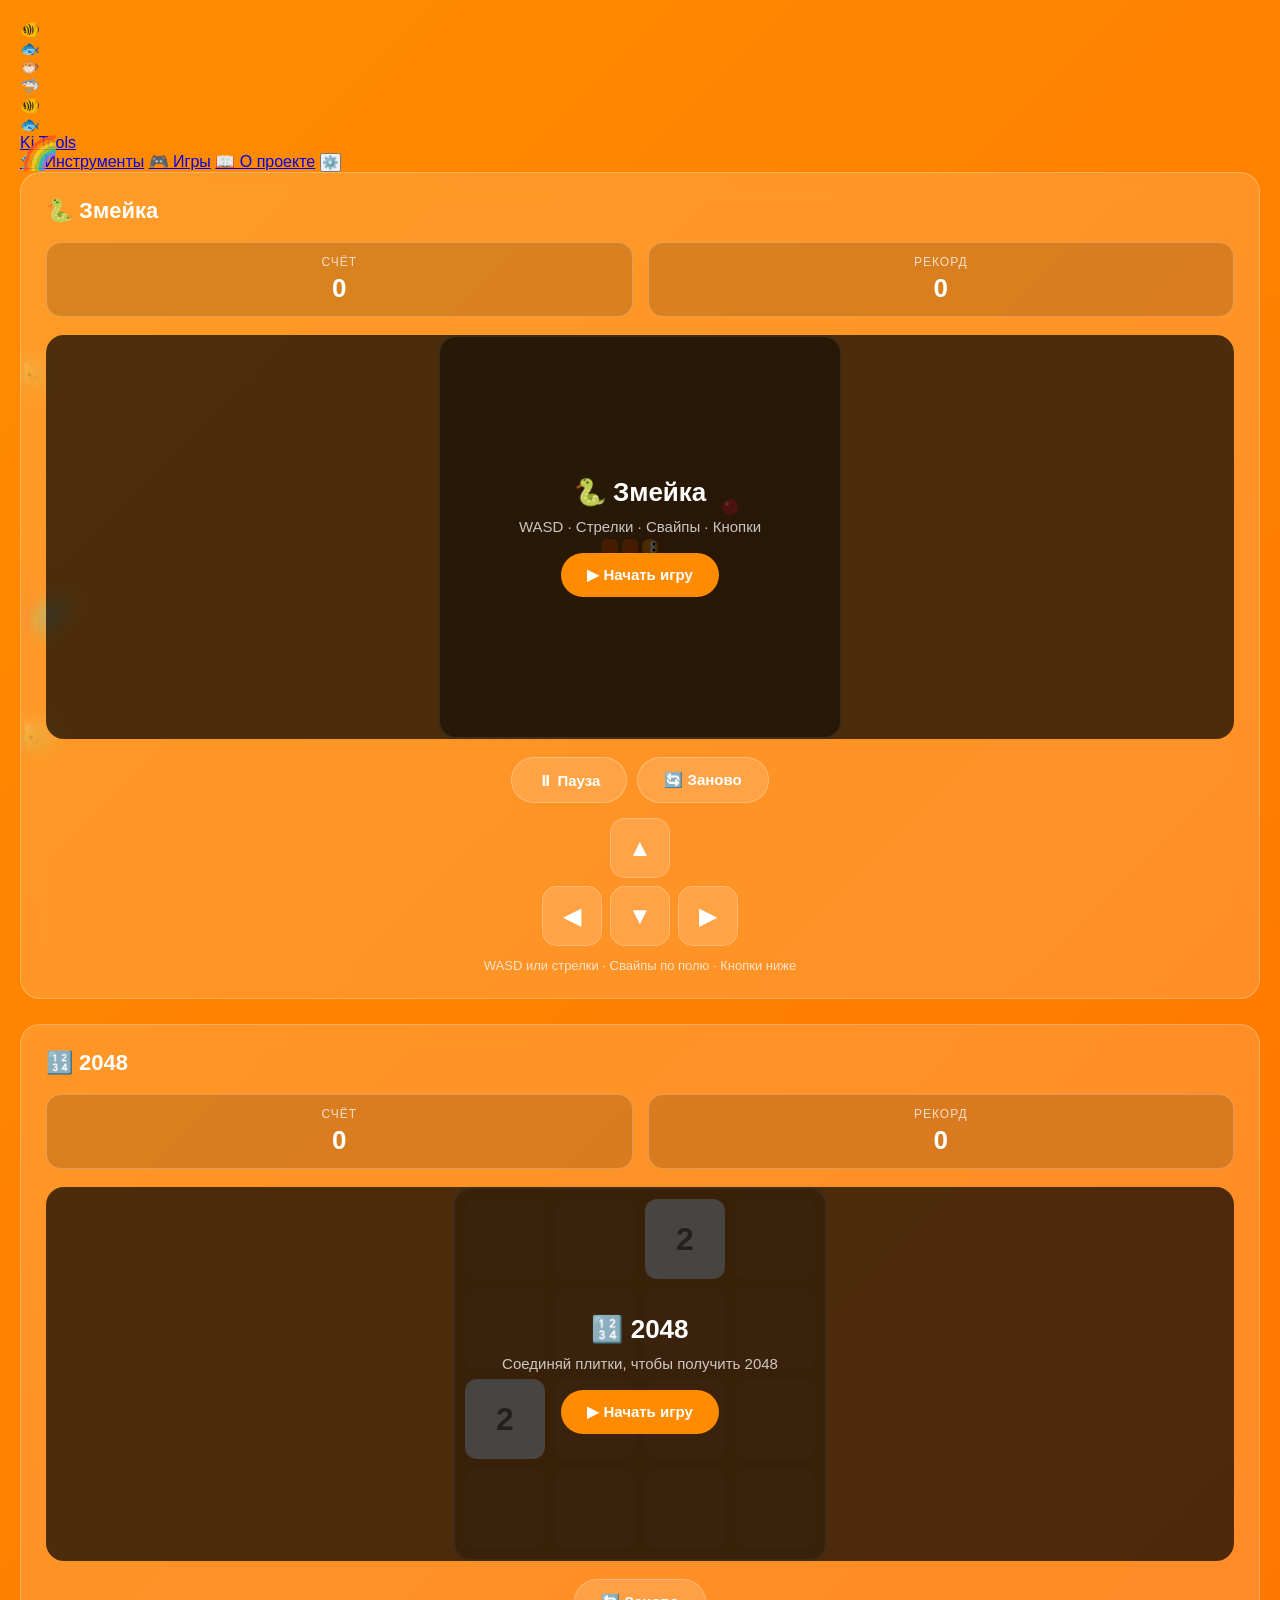
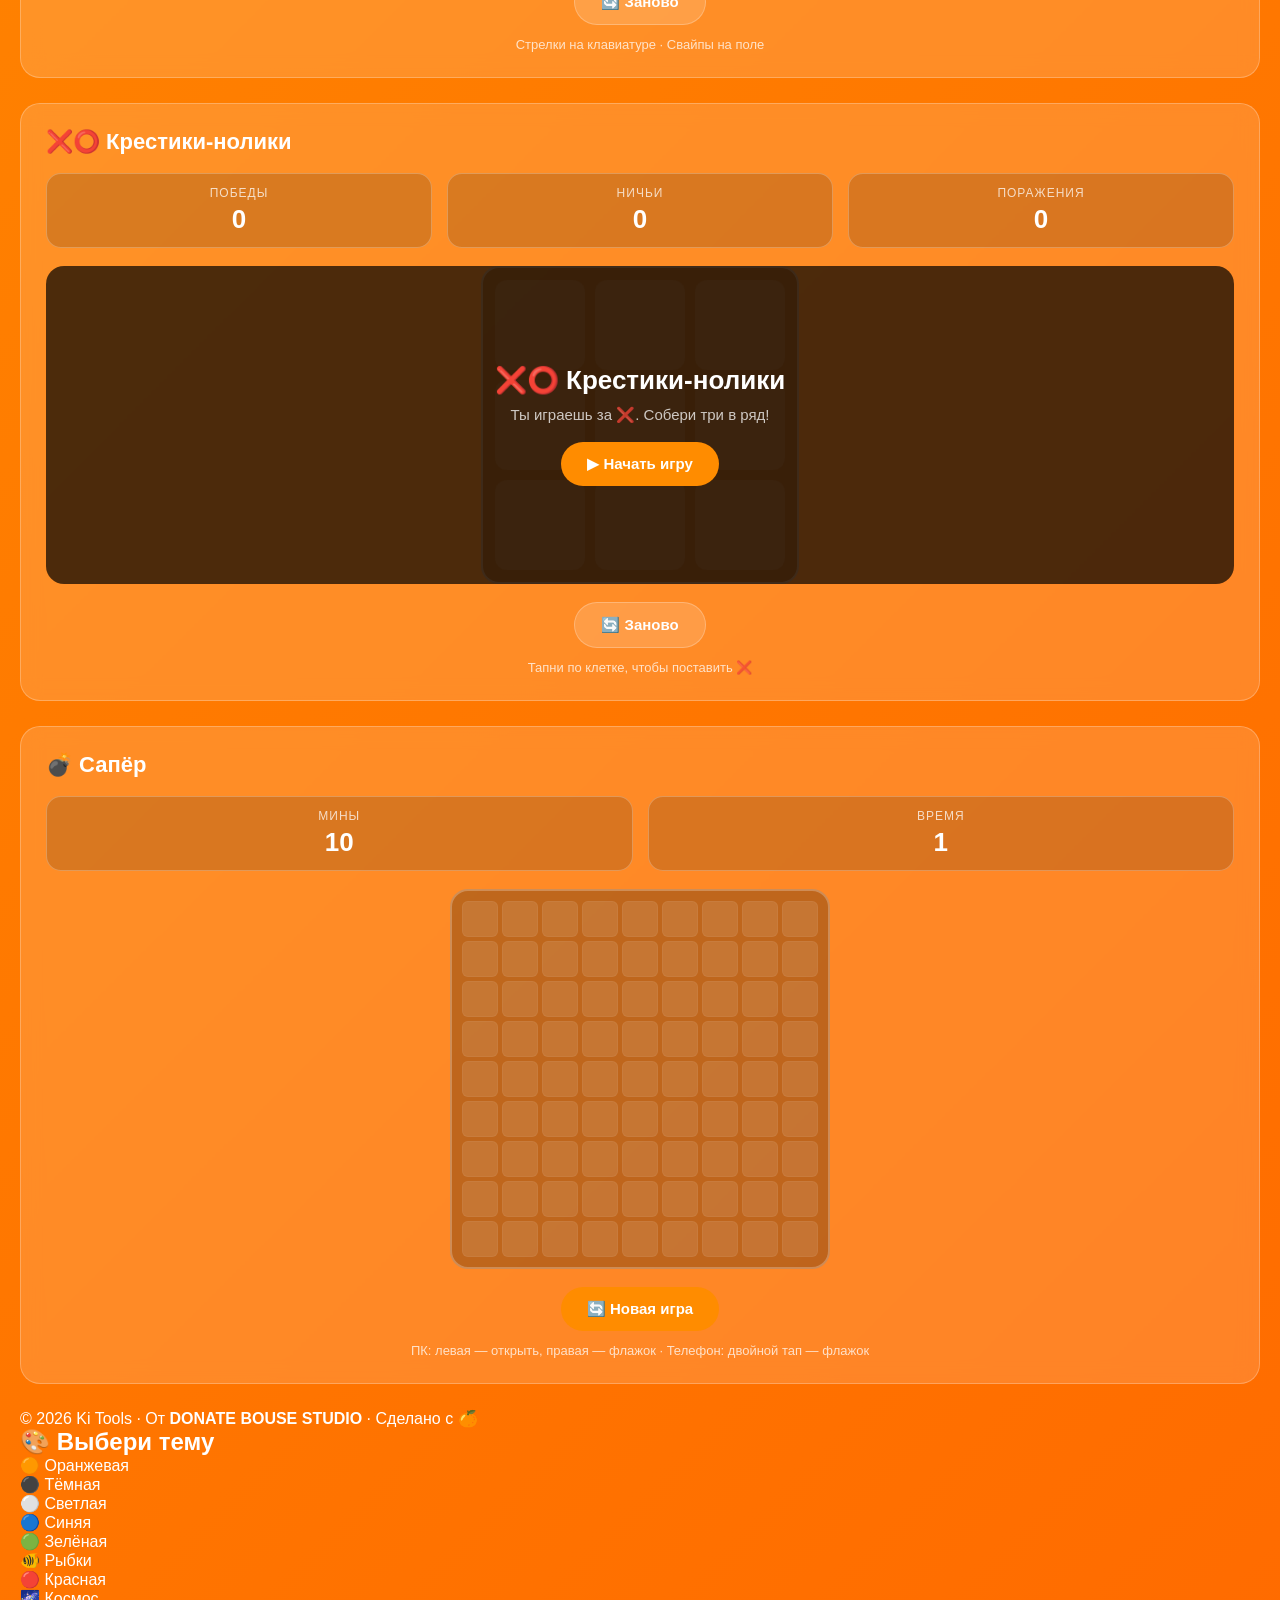
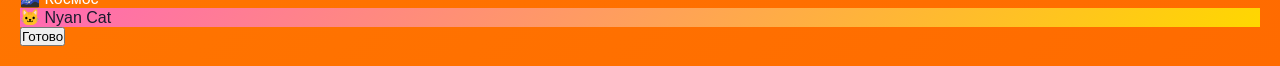
==== game.html @ 97e6189f "Update game.html" ====
<!DOCTYPE html>
<html lang="ru">
<head>
    <meta charset="UTF-8">
    <meta name="viewport" content="width=device-width, initial-scale=1.0">
    <title>Игры — Ki Tools</title>
    <link rel="icon" type="image/svg+xml" href="favicon.svg">
    <link rel="manifest" href="manifest.json">
    <meta name="theme-color" content="#FF8C00">
    <link rel="stylesheet" href="style.css?v=9">
    <style>
        .game-section {
            background: var(--card-bg);
            backdrop-filter: blur(10px);
            border: 1px solid var(--card-border);
            border-radius: 20px;
            padding: 25px;
            margin-bottom: 25px;
            animation: popIn 0.6s ease-out both;
        }
        .game-section h2 {
            font-size: 22px;
            margin-bottom: 18px;
            display: flex;
            align-items: center;
            gap: 10px;
        }
        .score-row {
            display: flex;
            justify-content: space-between;
            gap: 15px;
            margin-bottom: 18px;
            flex-wrap: wrap;
        }
        .score-box {
            flex: 1;
            min-width: 100px;
            background: rgba(0, 0, 0, 0.15);
            border: 1px solid var(--card-border);
            border-radius: 15px;
            padding: 12px 18px;
            text-align: center;
        }
        .score-label {
            font-size: 12px;
            color: var(--text-dim);
            text-transform: uppercase;
            letter-spacing: 1px;
            margin-bottom: 4px;
        }
        .score-value { font-size: 26px; font-weight: 900; }
        .canvas-wrap {
            display: flex;
            justify-content: center;
            margin-bottom: 18px;
            position: relative;
        }
        #gameCanvas {
            background: rgba(0, 0, 0, 0.25);
            border: 2px solid var(--card-border);
            border-radius: 18px;
            max-width: 100%;
            height: auto;
            touch-action: none;
            display: block;
        }
        .overlay {
            position: absolute;
            top: 0; left: 0; right: 0; bottom: 0;
            display: none;
            align-items: center;
            justify-content: center;
            flex-direction: column;
            background: rgba(0, 0, 0, 0.7);
            border-radius: 18px;
            text-align: center;
            padding: 20px;
            z-index: 10;
        }
        .overlay.active { display: flex; }
        .overlay h3 { font-size: 26px; margin-bottom: 10px; }
        .overlay p { font-size: 15px; color: var(--text-dim); margin-bottom: 18px; }
        .btn {
            padding: 13px 26px;
            border-radius: 50px;
            border: none;
            background: var(--primary);
            color: #fff;
            font-size: 15px;
            font-weight: 700;
            cursor: pointer;
            transition: background 0.3s, transform 0.3s;
            font-family: inherit;
        }
        .btn:hover { background: var(--primary-dark); transform: translateY(-2px); }
        .btn:active { transform: scale(0.97); }
        .btn-secondary {
            background: rgba(255, 255, 255, 0.15);
            border: 1px solid var(--card-border);
        }
        .btn-secondary:hover { background: rgba(255, 255, 255, 0.28); }
        .btn-row {
            display: flex;
            gap: 10px;
            flex-wrap: wrap;
            justify-content: center;
        }
        .dpad {
            display: grid;
            grid-template-columns: repeat(3, 60px);
            grid-template-rows: repeat(2, 60px);
            gap: 8px;
            justify-content: center;
            margin-top: 15px;
        }
        .dpad button {
            background: rgba(255, 255, 255, 0.15);
            border: 1px solid var(--card-border);
            border-radius: 15px;
            color: var(--text);
            font-size: 24px;
            cursor: pointer;
            transition: background 0.2s, transform 0.1s;
        }
        .dpad button:hover { background: rgba(255, 255, 255, 0.28); }
        .dpad button:active { transform: scale(0.92); }
        .dpad .up { grid-column: 2; grid-row: 1; }
        .dpad .left { grid-column: 1; grid-row: 2; }
        .dpad .down { grid-column: 2; grid-row: 2; }
        .dpad .right { grid-column: 3; grid-row: 2; }
        .hint {
            text-align: center;
            font-size: 13px;
            color: var(--text-dim);
            margin-top: 12px;
        }
        @media (max-width: 600px) {
            .game-section { padding: 18px; }
            .game-section h2 { font-size: 18px; }
            .score-value { font-size: 22px; }
            .overlay h3 { font-size: 20px; }
            .dpad { grid-template-columns: repeat(3, 55px); grid-template-rows: repeat(2, 55px); }
        }
    </style>
</head>
<body>
    <div class="aquarium">
        <div class="fish">🐠</div>
        <div class="fish">🐟</div>
        <div class="fish">🐡</div>
        <div class="fish">🦈</div>
        <div class="fish">🐠</div>
        <div class="fish">🐟</div>
        <div class="bubble-fish"></div>
        <div class="bubble-fish"></div>
        <div class="bubble-fish"></div>
        <div class="bubble-fish"></div>
        <div class="bubble-fish"></div>
        <div class="bubble-fish"></div>
    </div>

    <!-- Nyan Cat (виден только в теме Nyan) -->
    <div class="nyan-cat-anim">🐱</div>
    <div class="nyan-cat-anim">🌈</div>
    <div class="nyan-cat-anim">🐱</div>
    <div class="nyan-cat-anim">🌈</div>

    <header class="header">
        <a href="index.html" class="logo">Ki<span>.</span>Tools</a>
        <nav class="nav">
            <a href="tools.html">🛠️ Инструменты</a>
            <a href="game.html">🎮 Игры</a>
            <a href="site.html">📖 О проекте</a>
            <button class="settings-btn" onclick="openSettings()">⚙️</button>
        </nav>
    </header>

    <div class="container">

        <!-- ЗМЕЙКА -->
        <div class="game-section">
            <h2>🐍 Змейка</h2>
            <div class="score-row">
                <div class="score-box">
                    <div class="score-label">Счёт</div>
                    <div class="score-value" id="score">0</div>
                </div>
                <div class="score-box">
                    <div class="score-label">Рекорд</div>
                    <div class="score-value" id="best">0</div>
                </div>
            </div>
            <div class="canvas-wrap">
                <canvas id="gameCanvas" width="400" height="400"></canvas>
                <div class="overlay active" id="startOverlay">
                    <h3>🐍 Змейка</h3>
                    <p>WASD · Стрелки · Свайпы · Кнопки</p>
                    <button class="btn" onclick="startGame()">▶ Начать игру</button>
                </div>
                <div class="overlay" id="gameOverOverlay">
                    <h3>💀 Игра окончена</h3>
                    <p id="gameOverText">Твой счёт: 0</p>
                    <button class="btn" onclick="startGame()">🔄 Заново</button>
                </div>
                <div class="overlay" id="pauseOverlay">
                    <h3>⏸ Пауза</h3>
                    <p>Нажми, чтобы продолжить</p>
                    <button class="btn" onclick="togglePause()">▶ Продолжить</button>
                </div>
            </div>
            <div class="btn-row">
                <button class="btn btn-secondary" onclick="togglePause()">⏸ Пауза</button>
                <button class="btn btn-secondary" onclick="startGame()">🔄 Заново</button>
            </div>
            <div class="dpad">
                <button class="up" ontouchstart="changeDir(0,-1)" onclick="changeDir(0,-1)">▲</button>
                <button class="left" ontouchstart="changeDir(-1,0)" onclick="changeDir(-1,0)">◀</button>
                <button class="down" ontouchstart="changeDir(0,1)" onclick="changeDir(0,1)">▼</button>
                <button class="right" ontouchstart="changeDir(1,0)" onclick="changeDir(1,0)">▶</button>
            </div>
            <p class="hint">WASD или стрелки · Свайпы по полю · Кнопки ниже</p>
        </div>

        <!-- 2048 -->
        <div class="game-section">
            <h2>🔢 2048</h2>
            <div class="score-row">
                <div class="score-box">
                    <div class="score-label">Счёт</div>
                    <div class="score-value" id="g2048Score">0</div>
                </div>
                <div class="score-box">
                    <div class="score-label">Рекорд</div>
                    <div class="score-value" id="g2048Best">0</div>
                </div>
            </div>
            <div class="canvas-wrap">
                <div id="g2048Board" style="
                    display: grid;
                    grid-template-columns: repeat(4, 80px);
                    grid-template-rows: repeat(4, 80px);
                    gap: 10px;
                    background: rgba(0,0,0,0.25);
                    padding: 10px;
                    border-radius: 18px;
                    border: 2px solid var(--card-border);
                    touch-action: none;
                    user-select: none;
                "></div>
                <div class="overlay active" id="g2048Overlay">
                    <h3 id="g2048OverTitle">🔢 2048</h3>
                    <p id="g2048OverText">Соединяй плитки, чтобы получить 2048</p>
                    <button class="btn" onclick="start2048()">▶ Начать игру</button>
                </div>
            </div>
            <div class="btn-row">
                <button class="btn btn-secondary" onclick="start2048()">🔄 Заново</button>
            </div>
            <p class="hint">Стрелки на клавиатуре · Свайпы на поле</p>
        </div>

        <!-- КРЕСТИКИ-НОЛИКИ -->
        <div class="game-section">
            <h2>❌⭕ Крестики-нолики</h2>
            <div class="score-row">
                <div class="score-box">
                    <div class="score-label">Победы</div>
                    <div class="score-value" id="tttWins">0</div>
                </div>
                <div class="score-box">
                    <div class="score-label">Ничьи</div>
                    <div class="score-value" id="tttDraws">0</div>
                </div>
                <div class="score-box">
                    <div class="score-label">Поражения</div>
                    <div class="score-value" id="tttLosses">0</div>
                </div>
            </div>
            <div class="canvas-wrap">
                <div id="tttBoard" style="
                    display: grid;
                    grid-template-columns: repeat(3, 90px);
                    grid-template-rows: repeat(3, 90px);
                    gap: 10px;
                    background: rgba(0,0,0,0.25);
                    padding: 12px;
                    border-radius: 18px;
                    border: 2px solid var(--card-border);
                    user-select: none;
                "></div>
                <div class="overlay active" id="tttOverlay">
                    <h3 id="tttOverTitle">❌⭕ Крестики-нолики</h3>
                    <p id="tttOverText">Ты играешь за ❌. Собери три в ряд!</p>
                    <button class="btn" onclick="startTTT()">▶ Начать игру</button>
                </div>
            </div>
            <div class="btn-row">
                <button class="btn btn-secondary" onclick="startTTT()">🔄 Заново</button>
            </div>
            <p class="hint">Тапни по клетке, чтобы поставить ❌</p>
        </div>

        <!-- САПЁР -->
        <div class="game-section">
            <h2>💣 Сапёр</h2>
            <div class="score-row">
                <div class="score-box">
                    <div class="score-label">Мины</div>
                    <div class="score-value" id="minesLeft">10</div>
                </div>
                <div class="score-box">
                    <div class="score-label">Время</div>
                    <div class="score-value" id="minesTimer">0</div>
                </div>
            </div>
            <div class="canvas-wrap" style="overflow-x: auto;">
                <div id="minesBoard" style="display: grid; gap: 4px; padding: 10px; background: rgba(0,0,0,0.25); border-radius: 18px; border: 2px solid var(--card-border); touch-action: manipulation;"></div>
            </div>
            <div class="btn-row">
                <button class="btn" onclick="startMines()">🔄 Новая игра</button>
            </div>
            <p class="hint">ПК: левая — открыть, правая — флажок · Телефон: двойной тап — флажок</p>
        </div>

    </div>

    <footer class="footer">
        <p>© 2026 Ki Tools · От <strong>DONATE BOUSE STUDIO</strong> · Сделано с 🍊</p>
    </footer>

    <div class="modal-overlay" id="settingsModal">
        <div class="modal">
            <h2>🎨 Выбери тему</h2>
            <div class="theme-grid">
                <div class="theme-option theme-orange" onclick="setTheme('orange')">🟠 Оранжевая</div>
                <div class="theme-option theme-dark" onclick="setTheme('dark')"> ⚫ Тёмная</div>
                <div class="theme-option theme-light" onclick="setTheme('light')">⚪ Светлая</div>
                <div class="theme-option theme-blue" onclick="setTheme('blue')">🔵 Синяя</div>
                <div class="theme-option theme-green" onclick="setTheme('green')">🟢 Зелёная</div>
                <div class="theme-option theme-fish" onclick="setTheme('fish')">🐠 Рыбки</div>
                <div class="theme-option theme-red" onclick="setTheme('red')">🔴 Красная</div>
                <div class="theme-option theme-space" onclick="setTheme('space')">🌌 Космос</div>
                <div class="theme-option theme-nyan" onclick="setTheme('nyan')">🐱 Nyan Cat</div>
            </div>
            <button class="close-btn" onclick="closeSettings()">Готово</button>
        </div>
    </div>

    <script>
        // ТЕМА
        const savedTheme = localStorage.getItem('ki-theme') || 'orange';
        document.documentElement.setAttribute('data-theme', savedTheme);
        function openSettings() {
            document.getElementById('settingsModal').classList.add('active');
            document.querySelectorAll('.theme-option').forEach(opt => {
                opt.classList.remove('active');
                if (opt.classList.contains('theme-' + localStorage.getItem('ki-theme'))) {
                    opt.classList.add('active');
                }
            });
        }
        function closeSettings() { document.getElementById('settingsModal').classList.remove('active'); }
        function setTheme(theme) {
            document.documentElement.setAttribute('data-theme', theme);
            localStorage.setItem('ki-theme', theme);
            document.querySelectorAll('.theme-option').forEach(opt => opt.classList.remove('active'));
            if (event && event.target) event.target.classList.add('active');
        }
        document.getElementById('settingsModal').addEventListener('click', function(e) {
            if (e.target === this) closeSettings();
        });

        // ЗМЕЙКА
        const canvas = document.getElementById('gameCanvas');
        const ctx = canvas.getContext('2d');
        const CELL = 20;
        const COLS = canvas.width / CELL;
        const ROWS = canvas.height / CELL;
        let snake, dir, nextDir, food, score, best, speed, gameLoop, paused, running;
        best = parseInt(localStorage.getItem('ki-snake-best') || '0');
        document.getElementById('best').textContent = best;

        if (!CanvasRenderingContext2D.prototype.roundRect) {
            CanvasRenderingContext2D.prototype.roundRect = function(x, y, w, h, r) {
                if (w < 2 * r) r = w / 2;
                if (h < 2 * r) r = h / 2;
                this.beginPath();
                this.moveTo(x + r, y);
                this.arcTo(x + w, y, x + w, y + h, r);
                this.arcTo(x + w, y + h, x, y + h, r);
                this.arcTo(x, y + h, x, y, r);
                this.arcTo(x, y, x + w, y, r);
                this.closePath();
                return this;
            };
        }

        function resetGame() {
            snake = [{x: 10, y: 10}, {x: 9, y: 10}, {x: 8, y: 10}];
            dir = {x: 1, y: 0};
            nextDir = {x: 1, y: 0};
            score = 0;
            speed = 130;
            paused = false;
            running = false;
            placeFood();
            document.getElementById('score').textContent = '0';
            draw();
        }
        function placeFood() {
            let newFood;
            do {
                newFood = {x: Math.floor(Math.random() * COLS), y: Math.floor(Math.random() * ROWS)};
            } while (snake.some(s => s.x === newFood.x && s.y === newFood.y));
            food = newFood;
        }
        function draw() {
            ctx.fillStyle = 'rgba(0, 0, 0, 0.3)';
            ctx.fillRect(0, 0, canvas.width, canvas.height);
            ctx.strokeStyle = 'rgba(255, 255, 255, 0.04)';
            ctx.lineWidth = 1;
            for (let i = 0; i <= COLS; i++) { ctx.beginPath(); ctx.moveTo(i * CELL, 0); ctx.lineTo(i * CELL, canvas.height); ctx.stroke(); }
            for (let i = 0; i <= ROWS; i++) { ctx.beginPath(); ctx.moveTo(0, i * CELL); ctx.lineTo(canvas.width, i * CELL); ctx.stroke(); }
            ctx.fillStyle = '#FF3B30';
            ctx.beginPath();
            ctx.arc(food.x * CELL + CELL/2, food.y * CELL + CELL/2, CELL/2 - 2, 0, Math.PI * 2);
            ctx.fill();
            ctx.fillStyle = 'rgba(255, 255, 255, 0.6)';
            ctx.beginPath();
            ctx.arc(food.x * CELL + CELL/2 - 3, food.y * CELL + CELL/2 - 3, 2, 0, Math.PI * 2);
            ctx.fill();
            snake.forEach((seg, i) => {
                const isHead = i === 0;
                ctx.fillStyle = isHead ? '#FF8C00' : '#E85D00';
                ctx.beginPath();
                ctx.roundRect(seg.x * CELL + 2, seg.y * CELL + 2, CELL - 4, CELL - 4, isHead ? 7 : 5);
                ctx.fill();
                if (isHead) {
                    ctx.fillStyle = '#fff';
                    let ex1, ey1, ex2, ey2;
                    if (dir.x === 1) { ex1 = 13; ey1 = 7; ex2 = 13; ey2 = 13; }
                    else if (dir.x === -1) { ex1 = 7; ey1 = 7; ex2 = 7; ey2 = 13; }
                    else if (dir.y === 1) { ex1 = 7; ey1 = 13; ex2 = 13; ey2 = 13; }
                    else { ex1 = 7; ey1 = 7; ex2 = 13; ey2 = 7; }
                    ctx.beginPath(); ctx.arc(seg.x * CELL + ex1, seg.y * CELL + ey1, 3, 0, Math.PI * 2); ctx.fill();
                    ctx.beginPath(); ctx.arc(seg.x * CELL + ex2, seg.y * CELL + ey2, 3, 0, Math.PI * 2); ctx.fill();
                    ctx.fillStyle = '#000';
                    ctx.beginPath(); ctx.arc(seg.x * CELL + ex1 + dir.x, seg.y * CELL + ey1 + dir.y, 1.5, 0, Math.PI * 2); ctx.fill();
                    ctx.beginPath(); ctx.arc(seg.x * CELL + ex2 + dir.x, seg.y * CELL + ey2 + dir.y, 1.5, 0, Math.PI * 2); ctx.fill();
                }
            });
        }
        function step() {
            if (paused) return;
            dir = nextDir;
            const head = {x: snake[0].x + dir.x, y: snake[0].y + dir.y};
            if (head.x < 0 || head.x >= COLS || head.y < 0 || head.y >= ROWS) return gameOver();
            if (snake.some(s => s.x === head.x && s.y === head.y)) return gameOver();
            snake.unshift(head);
            if (head.x === food.x && head.y === food.y) {
                score += 10;
                document.getElementById('score').textContent = score;
                placeFood();
                if (speed > 60) speed -= 3;
            } else { snake.pop(); }
            draw();
        }
        function gameOver() {
            running = false;
            clearInterval(gameLoop);
            if (score > best) {
                best = score;
                localStorage.setItem('ki-snake-best', best);
                document.getElementById('best').textContent = best;
            }
            document.getElementById('gameOverText').textContent = 'Твой счёт: ' + score;
            document.getElementById('gameOverOverlay').classList.add('active');
        }
        function startGame() {
            document.getElementById('startOverlay').classList.remove('active');
            document.getElementById('gameOverOverlay').classList.remove('active');
            document.getElementById('pauseOverlay').classList.remove('active');
            resetGame();
            running = true;
            clearInterval(gameLoop);
            gameLoop = setInterval(step, speed);
            const speedUpdater = setInterval(() => {
                if (!running) { clearInterval(speedUpdater); return; }
                clearInterval(gameLoop);
                gameLoop = setInterval(step, speed);
            }, 1000);
        }
        function togglePause() {
            if (!running) return;
            paused = !paused;
            document.getElementById('pauseOverlay').classList.toggle('active', paused);
        }
        function changeDir(x, y) {
            if (!running || paused) return;
            if (x === -dir.x && y === -dir.y) return;
            if (x === dir.x && y === dir.y) return;
            nextDir = {x, y};
        }
        document.addEventListener('keydown', (e) => {
            const keyMap = {
                'ArrowUp': [0, -1], 'ArrowDown': [0, 1],
                'ArrowLeft': [-1, 0], 'ArrowRight': [1, 0],
                'w': [0, -1], 's': [0, 1], 'a': [-1, 0], 'd': [1, 0],
                'W': [0, -1], 'S': [0, 1], 'A': [-1, 0], 'D': [1, 0],
                'ц': [0, -1], 'ы': [0, 1], 'ф': [-1, 0], 'в': [1, 0],
                'Ц': [0, -1], 'Ы': [0, 1], 'Ф': [-1, 0], 'В': [1, 0]
            };
            if (keyMap[e.key]) { e.preventDefault(); changeDir(...keyMap[e.key]); }
            if (e.key === ' ') { e.preventDefault(); togglePause(); }
        });
        let touchStartX = 0, touchStartY = 0;
        canvas.addEventListener('touchstart', (e) => {
            touchStartX = e.touches[0].clientX;
            touchStartY = e.touches[0].clientY;
        }, {passive: true});
        canvas.addEventListener('touchend', (e) => {
            const dx = e.changedTouches[0].clientX - touchStartX;
            const dy = e.changedTouches[0].clientY - touchStartY;
            if (Math.abs(dx) < 30 && Math.abs(dy) < 30) return;
            if (Math.abs(dx) > Math.abs(dy)) changeDir(dx > 0 ? 1 : -1, 0);
            else changeDir(0, dy > 0 ? 1 : -1);
        }, {passive: true});
        resetGame();

        // 2048
        let g2048Board = [];
        let g2048Score = 0;
        let g2048Best = parseInt(localStorage.getItem('ki-2048-best') || '0');
        let g2048Running = false;
        document.getElementById('g2048Best').textContent = g2048Best;
        const TILE_COLORS = {
            2:{bg:'#EEE4DA',color:'#776E65'}, 4:{bg:'#EDE0C8',color:'#776E65'},
            8:{bg:'#F2B179',color:'#FFFFFF'}, 16:{bg:'#F59563',color:'#FFFFFF'},
            32:{bg:'#F67C5F',color:'#FFFFFF'}, 64:{bg:'#F65E3B',color:'#FFFFFF'},
            128:{bg:'#EDCF72',color:'#FFFFFF'}, 256:{bg:'#EDCC61',color:'#FFFFFF'},
            512:{bg:'#EDC850',color:'#FFFFFF'}, 1024:{bg:'#EDC53F',color:'#FFFFFF'},
            2048:{bg:'#EDC22E',color:'#FFFFFF'}
        };
        function getTileColor(value) { return TILE_COLORS[value] || { bg: '#3C3A32', color: '#FFFFFF' }; }
        function init2048() {
            g2048Board = [[0,0,0,0],[0,0,0,0],[0,0,0,0],[0,0,0,0]];
            g2048Score = 0;
            document.getElementById('g2048Score').textContent = '0';
            addRandomTile(); addRandomTile();
            render2048();
        }
        function addRandomTile() {
            const empty = [];
            for (let r = 0; r < 4; r++) for (let c = 0; c < 4; c++) if (g2048Board[r][c] === 0) empty.push({r, c});
            if (empty.length === 0) return;
            const spot = empty[Math.floor(Math.random() * empty.length)];
            g2048Board[spot.r][spot.c] = Math.random() < 0.9 ? 2 : 4;
        }
        function render2048() {
            const boardEl = document.getElementById('g2048Board');
            boardEl.innerHTML = '';
            for (let r = 0; r < 4; r++) {
                for (let c = 0; c < 4; c++) {
                    const val = g2048Board[r][c];
                    const tile = document.createElement('div');
                    const colors = getTileColor(val);
                    tile.style.cssText = `
                        background: ${val === 0 ? 'rgba(255,255,255,0.05)' : colors.bg};
                        color: ${colors.color};
                        border-radius: 12px;
                        display: flex;
                        align-items: center;
                        justify-content: center;
                        font-size: ${val >= 1000 ? '24px' : val >= 100 ? '28px' : '32px'};
                        font-weight: 900;
                        transition: all 0.15s ease;
                        font-family: inherit;
                    `;
                    tile.textContent = val === 0 ? '' : val;
                    boardEl.appendChild(tile);
                }
            }
        }
        function move2048(direction) {
            if (!g2048Running) return;
            const oldBoard = JSON.stringify(g2048Board);
            let moved = false;
            const rotate = (board) => board[0].map((_, i) => board.map(row => row[i]).reverse());
            let board = g2048Board.map(row => [...row]);
            const rotations = { left: 0, up: 1, right: 2, down: 3 };
            for (let i = 0; i < rotations[direction]; i++) board = rotate(board);
            for (let r = 0; r < 4; r++) {
                let row = board[r].filter(v => v !== 0);
                for (let i = 0; i < row.length - 1; i++) {
                    if (row[i] === row[i + 1]) { row[i] *= 2; g2048Score += row[i]; row[i + 1] = 0; }
                }
                row = row.filter(v => v !== 0);
                while (row.length < 4) row.push(0);
                board[r] = row;
            }
            for (let i = 0; i < (4 - rotations[direction]) % 4; i++) board = rotate(board);
            if (JSON.stringify(board) !== oldBoard) {
                g2048Board = board;
                addRandomTile();
                moved = true;
            }
            if (moved) {
                document.getElementById('g2048Score').textContent = g2048Score;
                render2048();
                check2048GameOver();
            }
        }
        function check2048GameOver() {
            for (let r = 0; r < 4; r++) for (let c = 0; c < 4; c++) if (g2048Board[r][c] === 0) return;
            for (let r = 0; r < 4; r++) for (let c = 0; c < 4; c++) {
                if (c < 3 && g2048Board[r][c] === g2048Board[r][c + 1]) return;
                if (r < 3 && g2048Board[r][c] === g2048Board[r + 1][c]) return;
            }
            g2048Running = false;
            if (g2048Score > g2048Best) {
                g2048Best = g2048Score;
                localStorage.setItem('ki-2048-best', g2048Best);
                document.getElementById('g2048Best').textContent = g2048Best;
            }
            document.getElementById('g2048OverTitle').textContent = '💀 Игра окончена';
            document.getElementById('g2048OverText').textContent = 'Твой счёт: ' + g2048Score;
            document.getElementById('g2048Overlay').classList.add('active');
        }
        function start2048() {
            document.getElementById('g2048Overlay').classList.remove('active');
            g2048Running = true;
            init2048();
        }
        document.addEventListener('keydown', (e) => {
            if (!g2048Running) return;
            const map = {'ArrowUp':'up','ArrowDown':'down','ArrowLeft':'left','ArrowRight':'right'};
            if (map[e.key]) { e.preventDefault(); move2048(map[e.key]); }
        });
        const board2048El = document.getElementById('g2048Board');
        let t2048X = 0, t2048Y = 0;
        board2048El.addEventListener('touchstart', (e) => {
            t2048X = e.touches[0].clientX;
            t2048Y = e.touches[0].clientY;
        }, {passive: true});
        board2048El.addEventListener('touchend', (e) => {
            const dx = e.changedTouches[0].clientX - t2048X;
            const dy = e.changedTouches[0].clientY - t2048Y;
            if (Math.abs(dx) < 30 && Math.abs(dy) < 30) return;
            if (Math.abs(dx) > Math.abs(dy)) move2048(dx > 0 ? 'right' : 'left');
            else move2048(dy > 0 ? 'down' : 'up');
        }, {passive: true});
        init2048();

        // КРЕСТИКИ-НОЛИКИ
        let tttBoard = ['', '', '', '', '', '', '', '', ''];
        let tttRunning = false;
        let tttPlayerTurn = true;
        let tttWins = parseInt(localStorage.getItem('ki-ttt-wins') || '0');
        let tttDraws = parseInt(localStorage.getItem('ki-ttt-draws') || '0');
        let tttLosses = parseInt(localStorage.getItem('ki-ttt-losses') || '0');
        document.getElementById('tttWins').textContent = tttWins;
        document.getElementById('tttDraws').textContent = tttDraws;
        document.getElementById('tttLosses').textContent = tttLosses;
        const WIN_LINES = [[0,1,2],[3,4,5],[6,7,8],[0,3,6],[1,4,7],[2,5,8],[0,4,8],[2,4,6]];
        function renderTTT() {
            const boardEl = document.getElementById('tttBoard');
            boardEl.innerHTML = '';
            tttBoard.forEach((val, i) => {
                const cell = document.createElement('div');
                cell.style.cssText = `
                    background: rgba(255,255,255,0.08);
                    border-radius: 12px;
                    display: flex;
                    align-items: center;
                    justify-content: center;
                    font-size: 48px;
                    font-weight: 900;
                    cursor: pointer;
                    transition: background 0.2s;
                    color: ${val === 'X' ? '#FF8C00' : (val === 'O' ? '#2196F3' : '#fff')};
                    font-family: inherit;
                `;
                cell.textContent = val;
                cell.onmouseenter = () => { if (tttRunning && val === '') cell.style.background = 'rgba(255,255,255,0.18)'; };
                cell.onmouseleave = () => { cell.style.background = 'rgba(255,255,255,0.08)'; };
                cell.onclick = () => tttClick(i);
                boardEl.appendChild(cell);
            });
        }
        function tttClick(index) {
            if (!tttRunning || !tttPlayerTurn) return;
            if (tttBoard[index] !== '') return;
            tttBoard[index] = 'X';
            renderTTT();
            if (checkTTTWin('X')) { endTTT('win'); return; }
            if (isTTTFull()) { endTTT('draw'); return; }
            tttPlayerTurn = false;
            setTimeout(tttAIMove, 400);
        }
        function checkWinner(b) {
            for (const line of WIN_LINES) {
                const [a, c, d] = line;
                if (b[a] && b[a] === b[c] && b[a] === b[d]) return b[a];
            }
            return null;
        }
        function tttAIMove() {
            if (!tttRunning) return;
            function minimax(board, depth, isMaximizing, alpha, beta) {
                const winner = checkWinner(board);
                if (winner === 'O') return 10 - depth;
                if (winner === 'X') return depth - 10;
                if (board.every(v => v !== '')) return 0;
                if (isMaximizing) {
                    let best = -Infinity;
                    for (let i = 0; i < 9; i++) {
                        if (board[i] === '') {
                            board[i] = 'O';
                            const score = minimax(board, depth + 1, false, alpha, beta);
                            board[i] = '';
                            best = Math.max(best, score);
                            alpha = Math.max(alpha, score);
                            if (beta <= alpha) break;
                        }
                    }
                    return best;
                } else {
                    let best = Infinity;
                    for (let i = 0; i < 9; i++) {
                        if (board[i] === '') {
                            board[i] = 'X';
                            const score = minimax(board, depth + 1, true, alpha, beta);
                            board[i] = '';
                            best = Math.min(best, score);
                            beta = Math.min(beta, score);
                            if (beta <= alpha) break;
                        }
                    }
                    return best;
                }
            }
            let bestScore = -Infinity;
            let bestMove = -1;
            for (let i = 0; i < 9; i++) {
                if (tttBoard[i] === '') {
                    tttBoard[i] = 'O';
                    const score = minimax([...tttBoard], 0, false, -Infinity, Infinity);
                    tttBoard[i] = '';
                    if (score > bestScore) {
                        bestScore = score;
                        bestMove = i;
                    }
                }
            }
            if (bestMove !== -1) {
                tttBoard[bestMove] = 'O';
                renderTTT();
                if (checkTTTWin('O')) { endTTT('loss'); return; }
                if (isTTTFull()) { endTTT('draw'); return; }
            }
            tttPlayerTurn = true;
        }
        function checkTTTWin(player) { return WIN_LINES.some(line => line.every(i => tttBoard[i] === player)); }
        function isTTTFull() { return tttBoard.every(v => v !== ''); }
        function endTTT(result) {
            tttRunning = false;
            const overlay = document.getElementById('tttOverlay');
            const title = document.getElementById('tttOverTitle');
            const text = document.getElementById('tttOverText');
            if (result === 'win') {
                tttWins++;
                localStorage.setItem('ki-ttt-wins', tttWins);
                document.getElementById('tttWins').textContent = tttWins;
                title.textContent = '🎉 Ты победил!';
                text.textContent = 'Отличная игра!';
            } else if (result === 'loss') {
                tttLosses++;
                localStorage.setItem('ki-ttt-losses', tttLosses);
                document.getElementById('tttLosses').textContent = tttLosses;
                title.textContent = '😔 Ты проиграл';
                text.textContent = 'Попробуй ещё раз!';
            } else {
                tttDraws++;
                localStorage.setItem('ki-ttt-draws', tttDraws);
                document.getElementById('tttDraws').textContent = tttDraws;
                title.textContent = '🤝 Ничья';
                text.textContent = 'Хорошая игра!';
            }
            overlay.classList.add('active');
        }
        function startTTT() {
            tttBoard = ['', '', '', '', '', '', '', '', ''];
            tttRunning = true;
            tttPlayerTurn = true;
            document.getElementById('tttOverlay').classList.remove('active');
            renderTTT();
        }
        renderTTT();

        // САПЁР
        let minesBoard, minesRows = 9, minesCols = 9, minesCount = 10;
        let minesGameOver, minesTimerInterval, minesTime;

        function startMines() {
            minesBoard = [];
            minesGameOver = false;
            minesTime = 0;
            clearInterval(minesTimerInterval);
            document.getElementById('minesTimer').textContent = '0';
            document.getElementById('minesLeft').textContent = minesCount;

            for (let r = 0; r < minesRows; r++) {
                minesBoard[r] = [];
                for (let c = 0; c < minesCols; c++) {
                    minesBoard[r][c] = { mine: false, count: 0, revealed: false, flagged: false };
                }
            }

            let placed = 0;
            while (placed < minesCount) {
                const r = Math.floor(Math.random() * minesRows);
                const c = Math.floor(Math.random() * minesCols);
                if (!minesBoard[r][c].mine) {
                    minesBoard[r][c].mine = true;
                    placed++;
                }
            }

            for (let r = 0; r < minesRows; r++) {
                for (let c = 0; c < minesCols; c++) {
                    if (minesBoard[r][c].mine) continue;
                    let count = 0;
                    for (let dr = -1; dr <= 1; dr++) {
                        for (let dc = -1; dc <= 1; dc++) {
                            const nr = r + dr, nc = c + dc;
                            if (nr >= 0 && nr < minesRows && nc >= 0 && nc < minesCols && minesBoard[nr][nc].mine) count++;
                        }
                    }
                    minesBoard[r][c].count = count;
                }
            }

            renderMines();
            minesTimerInterval = setInterval(() => {
                if (!minesGameOver) {
                    minesTime++;
                    document.getElementById('minesTimer').textContent = minesTime;
                }
            }, 1000);
        }

        function renderMines() {
            const boardEl = document.getElementById('minesBoard');
            boardEl.style.gridTemplateColumns = `repeat(${minesCols}, 36px)`;
            boardEl.innerHTML = '';
            for (let r = 0; r < minesRows; r++) {
                for (let c = 0; c < minesCols; c++) {
                    const cell = minesBoard[r][c];
                    const div = document.createElement('div');
                    const size = 36;
                    let bg = 'rgba(255,255,255,0.1)';
                    let text = '';
                    let color = '#fff';

                    if (cell.revealed) {
                        bg = 'rgba(0,0,0,0.3)';
                        if (cell.mine) { text = '💣'; }
                        else if (cell.count > 0) {
                            text = cell.count;
                            const colors = ['', '#4FC3F7', '#81C784', '#FFB74D', '#E57373', '#BA68C8', '#F06292', '#A1887F', '#90A4AE'];
                            color = colors[cell.count] || '#fff';
                        }
                    } else if (cell.flagged) {
                        text = '🚩';
                    }

                    div.style.cssText = `
                        width: ${size}px; height: ${size}px;
                        background: ${bg};
                        border-radius: 6px;
                        display: flex; align-items: center; justify-content: center;
                        font-weight: 900; font-size: 16px; color: ${color};
                        cursor: pointer; user-select: none;
                        transition: background 0.1s;
                        border: 1px solid rgba(255,255,255,0.05);
                    `;
                    div.textContent = text;

                    // ПК: левая кнопка — открыть/убрать флажок, правая — поставить флажок
                    // Телефон: двойной тап — флажок, обычный тап — открыть/убрать
                    let tapTimer = null;
                    let lastTapTime = 0;

                    div.addEventListener('click', (e) => {
                        if (minesGameOver) return;

                        // ПК (мышь) — левая кнопка
                        if (e.pointerType === 'mouse' || e.pointerType === 'pen') {
                            if (cell.flagged) {
                                cell.flagged = false;
                                renderMines();
                                return;
                            }
                            if (cell.revealed) return;
                            revealMinesCell(r, c);
                            renderMines();
                            return;
                        }

                        // Телефон — двойной тап
                        const now = Date.now();

                        if (cell.flagged) {
                            cell.flagged = false;
                            renderMines();
                            return;
                        }
                        if (cell.revealed) return;

                        if (now - lastTapTime < 350) {
                            if (tapTimer) {
                                clearTimeout(tapTimer);
                                tapTimer = null;
                            }
                            cell.flagged = true;
                            renderMines();
                            lastTapTime = 0;
                        } else {
                            lastTapTime = now;
                            if (tapTimer) clearTimeout(tapTimer);
                            tapTimer = setTimeout(() => {
                                if (!cell.flagged && !cell.revealed && !minesGameOver) {
                                    revealMinesCell(r, c);
                                    renderMines();
                                }
                                tapTimer = null;
                            }, 350);
                        }
                    });

                    // Правая кнопка мыши — поставить флажок
                    div.addEventListener('contextmenu', (e) => {
                        e.preventDefault();
                        if (minesGameOver) return;
                        if (cell.revealed) return;
                        if (!cell.flagged) {
                            cell.flagged = true;
                            renderMines();
                        }
                    });

                    boardEl.appendChild(div);
                }
            }
        }

        function revealMinesCell(r, c) {
            const cell = minesBoard[r][c];
            if (cell.revealed || cell.flagged) return;
            cell.revealed = true;

            if (cell.mine) {
                minesGameOver = true;
                clearInterval(minesTimerInterval);
                for (let i = 0; i < minesRows; i++) {
                    for (let j = 0; j < minesCols; j++) {
                        if (minesBoard[i][j].mine) minesBoard[i][j].revealed = true;
                    }
                }
                renderMines();
                alert('💥 Ты подорвался! Игра окончена.');
                return;
            }

            if (cell.count === 0) {
                for (let dr = -1; dr <= 1; dr++) {
                    for (let dc = -1; dc <= 1; dc++) {
                        const nr = r + dr, nc = c + dc;
                        if (nr >= 0 && nr < minesRows && nc >= 0 && nc < minesCols) {
                            revealMinesCell(nr, nc);
                        }
                    }
                }
            }

            let safeRevealed = 0, totalSafe = minesRows * minesCols - minesCount;
            for (let i = 0; i < minesRows; i++) {
                for (let j = 0; j < minesCols; j++) {
                    if (minesBoard[i][j].revealed && !minesBoard[i][j].mine) safeRevealed++;
                }
            }
            if (safeRevealed === totalSafe && !minesGameOver) {
                minesGameOver = true;
                clearInterval(minesTimerInterval);
                alert('🎉 Победа! Ты нашёл все безопасные клетки!');
            }
        }

        startMines();
    </script>
</body>
</html>
---- style.css ----
/* ===== ПЕРЕМЕННЫЕ ТЕМ ===== */
:root {
    --primary: #FF8C00;
    --primary-dark: #E85D00;
    --primary-light: #FFB347;
    --bg: linear-gradient(135deg, #FF8C00 0%, #FF6B00 50%, #E85D00 100%);
    --card-bg: rgba(255, 255, 255, 0.15);
    --card-border: rgba(255, 255, 255, 0.25);
    --text: #FFFFFF;
    --text-dim: rgba(255, 255, 255, 0.75);
    --shadow: rgba(0, 0, 0, 0.2);
    --accent: #2D1B00;
}

[data-theme="dark"] {
    --primary: #FF8C00; --primary-dark: #E85D00; --primary-light: #FFB347;
    --bg: linear-gradient(135deg, #1a1a1a 0%, #0d0d0d 100%);
    --card-bg: rgba(255, 255, 255, 0.08); --card-border: rgba(255, 255, 255, 0.15);
    --text: #FFFFFF; --text-dim: rgba(255, 255, 255, 0.6);
    --shadow: rgba(0, 0, 0, 0.5); --accent: #FF8C00;
}

[data-theme="light"] {
    --primary: #FF8C00; --primary-dark: #E85D00; --primary-light: #FFB347;
    --bg: linear-gradient(135deg, #FFF3E0 0%, #FFE0B2 100%);
    --card-bg: rgba(255, 255, 255, 0.7); --card-border: rgba(255, 140, 0, 0.3);
    --text: #2D1B00; --text-dim: rgba(45, 27, 0, 0.65);
    --shadow: rgba(255, 140, 0, 0.2); --accent: #E85D00;
}

[data-theme="blue"] {
    --primary: #2196F3; --primary-dark: #1769AA; --primary-light: #64B5F6;
    --bg: linear-gradient(135deg, #2196F3 0%, #1769AA 100%);
    --card-bg: rgba(255, 255, 255, 0.15); --card-border: rgba(255, 255, 255, 0.25);
    --text: #FFFFFF; --text-dim: rgba(255, 255, 255, 0.75);
    --shadow: rgba(0, 0, 0, 0.2); --accent: #0D47A1;
}

[data-theme="green"] {
    --primary: #4CAF50; --primary-dark: #388E3C; --primary-light: #81C784;
    --bg: linear-gradient(135deg, #4CAF50 0%, #2E7D32 100%);
    --card-bg: rgba(255, 255, 255, 0.15); --card-border: rgba(255, 255, 255, 0.25);
    --text: #FFFFFF; --text-dim: rgba(255, 255, 255, 0.75);
    --shadow: rgba(0, 0, 0, 0.2); --accent: #1B5E20;
}

[data-theme="fish"] {
    --primary: #00BCD4; --primary-dark: #0097A7; --primary-light: #4DD0E1;
    --bg: linear-gradient(180deg, #006064 0%, #00838F 30%, #00ACC1 70%, #26C6DA 100%);
    --card-bg: rgba(255, 255, 255, 0.12); --card-border: rgba(255, 255, 255, 0.25);
    --text: #FFFFFF; --text-dim: rgba(255, 255, 255, 0.75);
    --shadow: rgba(0, 0, 0, 0.3); --accent: #00E5FF;
}

[data-theme="red"] {
    --primary: #E53935; --primary-dark: #B71C1C; --primary-light: #EF5350;
    --bg: linear-gradient(135deg, #E53935 0%, #B71C1C 100%);
    --card-bg: rgba(255, 255, 255, 0.15); --card-border: rgba(255, 255, 255, 0.25);
    --text: #FFFFFF; --text-dim: rgba(255, 255, 255, 0.75);
    --shadow: rgba(0, 0, 0, 0.25); --accent: #7F0000;
}

[data-theme="space"] {
    --primary: #7C4DFF; --primary-dark: #536DFE; --primary-light: #B388FF;
    --bg: radial-gradient(ellipse at bottom, #1B2735 0%, #090A0F 100%);
    --card-bg: rgba(255, 255, 255, 0.08); --card-border: rgba(255, 255, 255, 0.15);
    --text: #FFFFFF; --text-dim: rgba(255, 255, 255, 0.6);
    --shadow: rgba(0, 0, 0, 0.5); --accent: #B388FF;
}

[data-theme="secret"] {
    --primary: #FF8C00; --primary-dark: #E85D00; --primary-light: #FFB347;
    --bg: url('secret-bg.jpg') center/cover no-repeat fixed;
    --card-bg: rgba(0, 0, 0, 0.5); --card-border: rgba(255, 255, 255, 0.3);
    --text: #FFFFFF; --text-dim: rgba(255, 255, 255, 0.8);
    --shadow: rgba(0, 0, 0, 0.6); --accent: #FFD700;
}

/* ===== NYAN CAT THEME ===== */
[data-theme="nyan"] {
    --primary: #FF69B4;
    --primary-dark: #E91E63;
    --primary-light: #FFB6C1;
    --bg: linear-gradient(135deg, #1a1a2e 0%, #16213e 50%, #0f3460 100%);
    --card-bg: rgba(255, 255, 255, 0.1);
    --card-border: rgba(255, 105, 180, 0.4);
    --text: #FFFFFF;
    --text-dim: rgba(255, 255, 255, 0.7);
    --shadow: rgba(255, 105, 180, 0.3);
    --accent: #FFD700;
}

.theme-nyan {
    background: linear-gradient(135deg, #FF69B4, #FFD700);
    color: #1a1a2e;
}

/* Анимация для котиков Nyan */
.nyan-cat-anim {
    position: fixed;
    font-size: 32px;
    pointer-events: none;
    z-index: 0;
    animation: nyanFly linear infinite;
    opacity: 0.8;
}

.nyan-cat-anim:nth-child(1) { top: 15%; animation-duration: 12s; animation-delay: 0s; }
.nyan-cat-anim:nth-child(2) { top: 40%; animation-duration: 16s; animation-delay: 3s; font-size: 24px; }
.nyan-cat-anim:nth-child(3) { top: 65%; animation-duration: 14s; animation-delay: 6s; font-size: 40px; }
.nyan-cat-anim:nth-child(4) { top: 80%; animation-duration: 18s; animation-delay: 1s; font-size: 28px; }

@keyframes nyanFly {
    0% { left: -80px; transform: scaleX(1); }
    49% { transform: scaleX(1); }
    50% { left: 100%; transform: scaleX(-1); }
    99% { transform: scaleX(-1); }
    100% { left: -80px; transform: scaleX(1); }
}

/* ===== БАЗОВЫЕ СТИЛИ (без изменений, но добавлены для полноты) ===== */
* { margin: 0; padding: 0; box-sizing: border-box; -webkit-tap-highlight-color: transparent; }

body {
    font-family: -apple-system, BlinkMacSystemFont, 'Segoe UI', Roboto, sans-serif;
    background: var(--bg); background-size: 200% 200%; animation: gradientShift 12s ease infinite;
    min-height: 100vh; color: var(--text); padding: 20px;
    transition: background 0.5s ease, color 0.3s ease;
}

@keyframes gradientShift { 0% { background-position: 0% 50%; } 50% { background-position: 100% 50%; } 100% { background-position: 0% 50%; } }

/* ... (остальные стили header, nav, modal, cards, grid, footer, aquarium, space-stars оставь как были) ... */
/* ВАЖНО: чтобы не раздувать ответ, я не копирую сюда все стили для шапки, карточек, модалок и т.д.
   Они у тебя уже есть и работают. Я добавил только НОВЫЕ стили для Nyan Cat. */
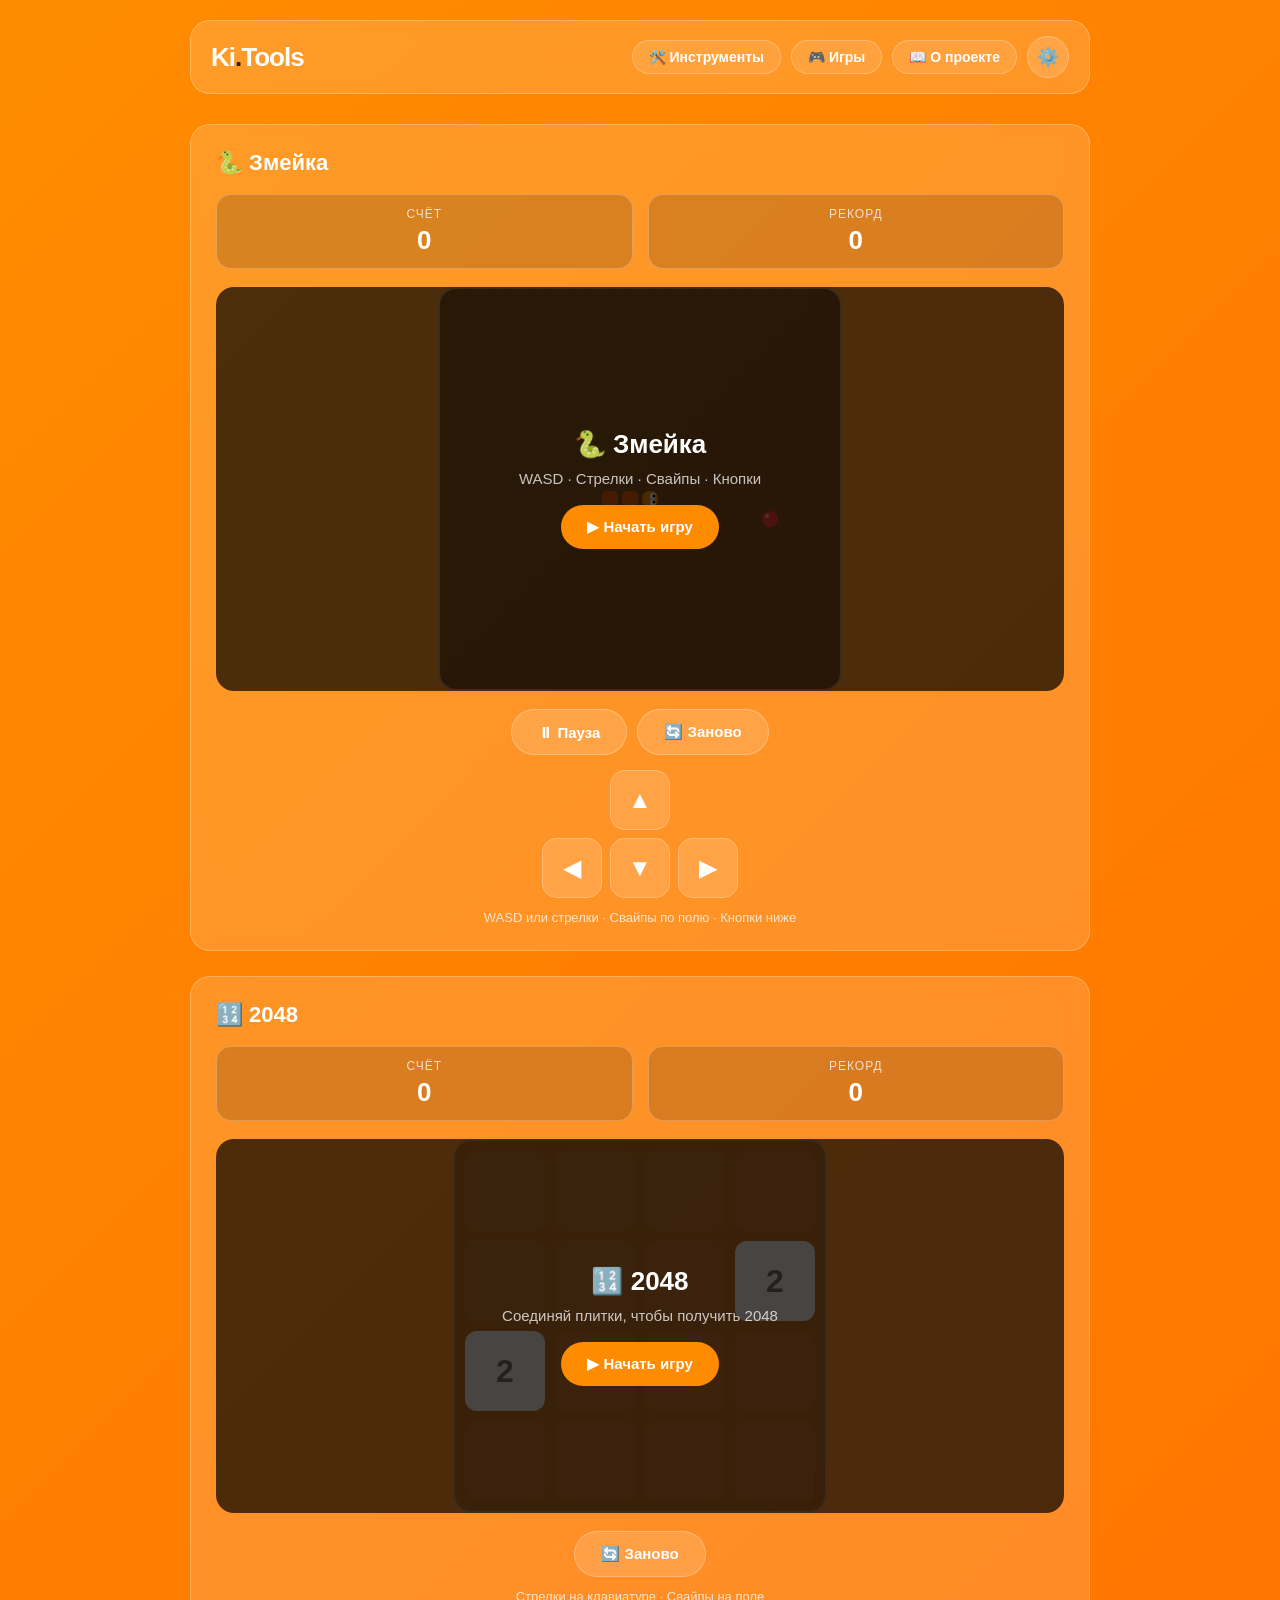
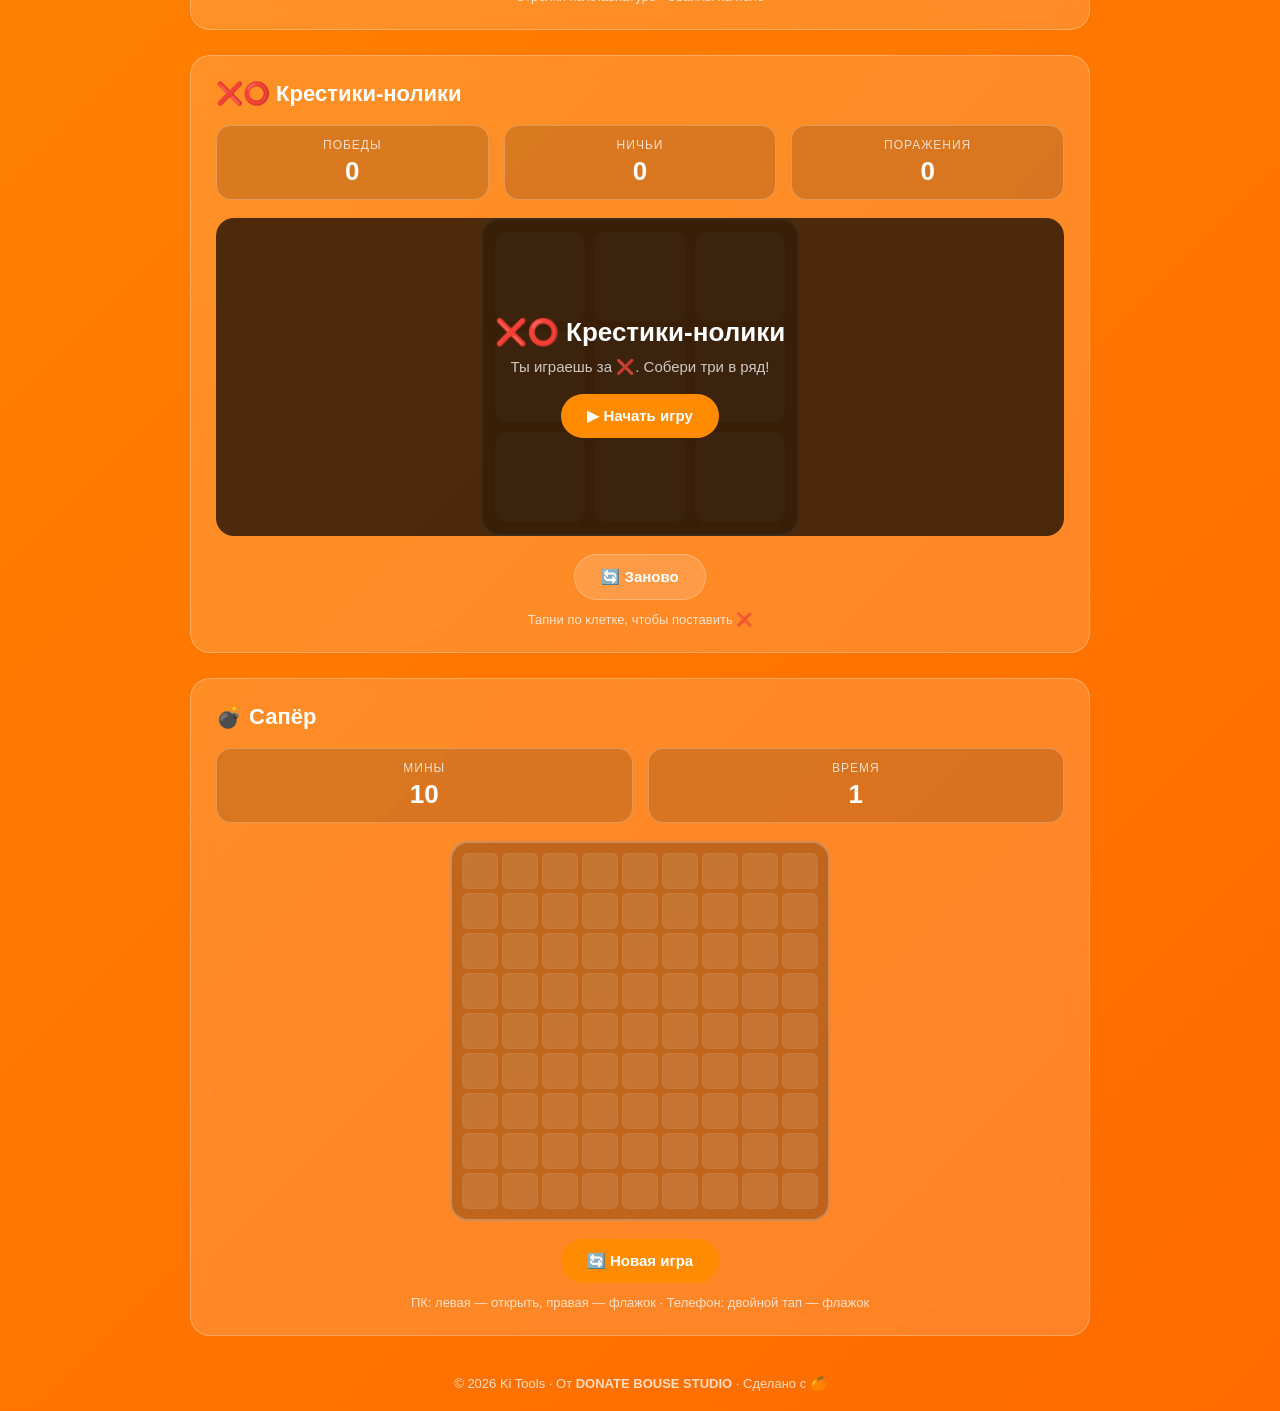
==== commit bdf88aac: "Update game.html" ====
--- a/game.html
+++ b/game.html
@@ -341,6 +341,7 @@
                 <div class="theme-option theme-red" onclick="setTheme('red')">🔴 Красная</div>
                 <div class="theme-option theme-space" onclick="setTheme('space')">🌌 Космос</div>
                 <div class="theme-option theme-nyan" onclick="setTheme('nyan')">🐱 Nyan Cat</div>
+                <div class="theme-option theme-yellow" onclick="setTheme('yellow')">🟡 Жёлтая</div>
             </div>
             <button class="close-btn" onclick="closeSettings()">Готово</button>
         </div>
--- a/style.css
+++ b/style.css
@@ -76,7 +76,6 @@
     --shadow: rgba(0, 0, 0, 0.6); --accent: #FFD700;
 }
 
-/* ===== NYAN CAT THEME ===== */
 [data-theme="nyan"] {
     --primary: #FF69B4;
     --primary-dark: #E91E63;
@@ -90,13 +89,376 @@
     --accent: #FFD700;
 }
 
-.theme-nyan {
-    background: linear-gradient(135deg, #FF69B4, #FFD700);
-    color: #1a1a2e;
-}
-
-/* Анимация для котиков Nyan */
+/* ===== БАЗОВЫЕ СТИЛИ ===== */
+* {
+    margin: 0;
+    padding: 0;
+    box-sizing: border-box;
+    -webkit-tap-highlight-color: transparent;
+}
+
+body {
+    font-family: -apple-system, BlinkMacSystemFont, 'Segoe UI', Roboto, sans-serif;
+    background: var(--bg);
+    background-size: 200% 200%;
+    animation: gradientShift 12s ease infinite;
+    min-height: 100vh;
+    color: var(--text);
+    padding: 20px;
+    transition: background 0.5s ease, color 0.3s ease;
+}
+
+@keyframes gradientShift {
+    0% { background-position: 0% 50%; }
+    50% { background-position: 100% 50%; }
+    100% { background-position: 0% 50%; }
+}
+
+/* ===== ЗВЁЗДЫ ДЛЯ КОСМОСА ===== */
+[data-theme="space"] body::before {
+    content: '';
+    position: fixed;
+    top: 0; left: 0; right: 0; bottom: 0;
+    background-image: 
+        radial-gradient(2px 2px at 20px 30px, #eee, rgba(0,0,0,0)),
+        radial-gradient(2px 2px at 40px 70px, #fff, rgba(0,0,0,0)),
+        radial-gradient(1px 1px at 90px 40px, #ddd, rgba(0,0,0,0)),
+        radial-gradient(2px 2px at 160px 120px, #fff, rgba(0,0,0,0)),
+        radial-gradient(1px 1px at 230px 80px, #eee, rgba(0,0,0,0)),
+        radial-gradient(1px 1px at 300px 150px, #fff, rgba(0,0,0,0)),
+        radial-gradient(2px 2px at 350px 50px, #ddd, rgba(0,0,0,0));
+    background-repeat: repeat;
+    background-size: 400px 250px;
+    animation: twinkle 4s ease-in-out infinite;
+    pointer-events: none;
+    z-index: 0;
+}
+
+@keyframes twinkle {
+    0%, 100% { opacity: 0.6; }
+    50% { opacity: 1; }
+}
+
+/* ===== ШАПКА ===== */
+.header {
+    max-width: 900px;
+    margin: 0 auto 30px;
+    display: flex;
+    justify-content: space-between;
+    align-items: center;
+    padding: 15px 20px;
+    background: var(--card-bg);
+    backdrop-filter: blur(10px);
+    border: 1px solid var(--card-border);
+    border-radius: 20px;
+    animation: slideDown 0.6s ease-out;
+    position: relative;
+    z-index: 1;
+}
+
+@keyframes slideDown {
+    from { opacity: 0; transform: translateY(-20px); }
+    to { opacity: 1; transform: translateY(0); }
+}
+
+.logo {
+    font-size: 26px;
+    font-weight: 900;
+    letter-spacing: -1px;
+    color: var(--text);
+    text-decoration: none;
+}
+
+.logo span { color: var(--accent); }
+
+.nav {
+    display: flex;
+    gap: 10px;
+    align-items: center;
+}
+
+.nav a {
+    color: var(--text);
+    text-decoration: none;
+    font-size: 14px;
+    font-weight: 600;
+    padding: 8px 16px;
+    border-radius: 50px;
+    background: rgba(255, 255, 255, 0.1);
+    border: 1px solid var(--card-border);
+    transition: background 0.3s, transform 0.3s;
+}
+
+.nav a:hover {
+    background: rgba(255, 255, 255, 0.25);
+    transform: translateY(-2px);
+}
+
+.settings-btn {
+    background: rgba(255, 255, 255, 0.15);
+    border: 1px solid var(--card-border);
+    color: var(--text);
+    font-size: 18px;
+    width: 42px;
+    height: 42px;
+    border-radius: 50%;
+    cursor: pointer;
+    transition: transform 0.3s, background 0.3s;
+    display: flex;
+    align-items: center;
+    justify-content: center;
+}
+
+.settings-btn:hover {
+    background: rgba(255, 255, 255, 0.3);
+    transform: rotate(45deg);
+}
+
+/* ===== МОДАЛЬНОЕ ОКНО ===== */
+.modal-overlay {
+    display: none;
+    position: fixed;
+    top: 0; left: 0; right: 0; bottom: 0;
+    background: rgba(0, 0, 0, 0.6);
+    backdrop-filter: blur(5px);
+    z-index: 1000;
+    align-items: center;
+    justify-content: center;
+    padding: 20px;
+    animation: fadeIn 0.3s ease;
+}
+
+.modal-overlay.active { display: flex; }
+
+@keyframes fadeIn {
+    from { opacity: 0; }
+    to { opacity: 1; }
+}
+
+.modal {
+    background: var(--card-bg);
+    backdrop-filter: blur(20px);
+    border: 1px solid var(--card-border);
+    border-radius: 24px;
+    padding: 30px;
+    max-width: 400px;
+    width: 100%;
+    animation: popIn 0.4s ease-out;
+}
+
+@keyframes popIn {
+    from { opacity: 0; transform: scale(0.9); }
+    to { opacity: 1; transform: scale(1); }
+}
+
+.modal h2 {
+    font-size: 22px;
+    margin-bottom: 20px;
+    text-align: center;
+}
+
+.theme-grid {
+    display: grid;
+    grid-template-columns: repeat(2, 1fr);
+    gap: 12px;
+    margin-bottom: 20px;
+}
+
+.theme-option {
+    padding: 15px;
+    border-radius: 15px;
+    border: 2px solid var(--card-border);
+    cursor: pointer;
+    text-align: center;
+    font-size: 13px;
+    font-weight: 600;
+    color: #fff;
+    transition: transform 0.3s, border-color 0.3s;
+}
+
+.theme-option:hover { transform: scale(1.05); }
+.theme-option.active { border-color: #fff; border-width: 3px; }
+
+.theme-orange { background: linear-gradient(135deg, #FF8C00, #E85D00); }
+.theme-dark { background: linear-gradient(135deg, #2a2a2a, #0d0d0d); }
+.theme-light { background: linear-gradient(135deg, #FFF3E0, #FFE0B2); color: #2D1B00; }
+.theme-blue { background: linear-gradient(135deg, #2196F3, #1769AA); }
+.theme-green { background: linear-gradient(135deg, #4CAF50, #2E7D32); }
+.theme-fish { background: linear-gradient(135deg, #00BCD4, #006064); }
+.theme-red { background: linear-gradient(135deg, #E53935, #B71C1C); }
+.theme-space { background: linear-gradient(135deg, #7C4DFF, #1B2735); }
+.theme-nyan { background: linear-gradient(135deg, #FF69B4, #FFD700); color: #1a1a2e; }
+.theme-secret { background: linear-gradient(135deg, #FFD700, #FF8C00); color: #2D1B00; }
+
+.close-btn {
+    width: 100%;
+    padding: 12px;
+    border-radius: 50px;
+    border: none;
+    background: var(--primary);
+    color: #fff;
+    font-size: 15px;
+    font-weight: 600;
+    cursor: pointer;
+    transition: background 0.3s, transform 0.3s;
+}
+
+.close-btn:hover {
+    background: var(--primary-dark);
+    transform: scale(1.02);
+}
+
+/* ===== КОНТЕЙНЕР ===== */
+.container {
+    max-width: 900px;
+    margin: 0 auto;
+    position: relative;
+    z-index: 1;
+}
+
+/* ===== КАРТОЧКИ ===== */
+.card {
+    background: var(--card-bg);
+    backdrop-filter: blur(10px);
+    border: 1px solid var(--card-border);
+    border-radius: 20px;
+    padding: 25px;
+    margin-bottom: 20px;
+    animation: popIn 0.6s ease-out both;
+    transition: transform 0.3s, box-shadow 0.3s;
+}
+
+.card:hover {
+    transform: translateY(-4px);
+    box-shadow: 0 15px 40px var(--shadow);
+}
+
+.card h2 {
+    font-size: 20px;
+    margin-bottom: 12px;
+}
+
+.card p {
+    font-size: 15px;
+    line-height: 1.6;
+    color: var(--text-dim);
+}
+
+/* ===== СЕТКА ПЛИТОК ===== */
+.grid {
+    display: grid;
+    grid-template-columns: repeat(auto-fill, minmax(200px, 1fr));
+    gap: 15px;
+    margin-top: 20px;
+}
+
+.tile {
+    background: var(--card-bg);
+    backdrop-filter: blur(10px);
+    border: 1px solid var(--card-border);
+    border-radius: 18px;
+    padding: 22px;
+    text-decoration: none;
+    color: var(--text);
+    transition: transform 0.3s, background 0.3s, box-shadow 0.3s;
+    display: flex;
+    flex-direction: column;
+    gap: 8px;
+    animation: popIn 0.6s ease-out both;
+}
+
+.tile:hover {
+    transform: translateY(-5px) scale(1.02);
+    background: rgba(255, 255, 255, 0.25);
+    box-shadow: 0 15px 40px var(--shadow);
+}
+
+.tile-icon { font-size: 32px; }
+.tile-title { font-size: 17px; font-weight: 700; }
+.tile-desc { font-size: 13px; color: var(--text-dim); }
+
+/* ===== ФУТЕР ===== */
+.footer {
+    text-align: center;
+    margin-top: 40px;
+    font-size: 13px;
+    color: var(--text-dim);
+    animation: fadeIn 1s ease-out 0.5s both;
+    position: relative;
+    z-index: 1;
+}
+
+.footer a {
+    color: var(--text);
+    text-decoration: none;
+    border-bottom: 1px solid var(--text-dim);
+}
+
+/* ===== АКВАРИУМ ===== */
+.aquarium {
+    display: none;
+    position: fixed;
+    top: 0; left: 0; right: 0; bottom: 0;
+    pointer-events: none;
+    overflow: hidden;
+    z-index: 0;
+}
+
+[data-theme="fish"] .aquarium {
+    display: block;
+}
+
+.fish {
+    position: absolute;
+    font-size: 32px;
+    opacity: 0.6;
+    animation: swim linear infinite;
+}
+
+.fish:nth-child(1) { top: 15%; animation-duration: 18s; animation-delay: 0s; font-size: 36px; }
+.fish:nth-child(2) { top: 35%; animation-duration: 24s; animation-delay: 3s; font-size: 28px; }
+.fish:nth-child(3) { top: 55%; animation-duration: 20s; animation-delay: 6s; font-size: 40px; }
+.fish:nth-child(4) { top: 75%; animation-duration: 28s; animation-delay: 2s; font-size: 30px; }
+.fish:nth-child(5) { top: 25%; animation-duration: 22s; animation-delay: 8s; font-size: 34px; }
+.fish:nth-child(6) { top: 65%; animation-duration: 26s; animation-delay: 5s; font-size: 26px; }
+
+@keyframes swim {
+    0% { left: -80px; transform: scaleX(1); }
+    49% { transform: scaleX(1); }
+    50% { left: 100%; transform: scaleX(-1); }
+    99% { transform: scaleX(-1); }
+    100% { left: -80px; transform: scaleX(1); }
+}
+
+.bubble-fish {
+    position: absolute;
+    bottom: -30px;
+    width: 12px;
+    height: 12px;
+    border-radius: 50%;
+    background: rgba(255, 255, 255, 0.3);
+    border: 1px solid rgba(255, 255, 255, 0.5);
+    animation: rise linear infinite;
+}
+
+.bubble-fish:nth-child(7) { left: 10%; animation-duration: 8s; animation-delay: 0s; }
+.bubble-fish:nth-child(8) { left: 25%; animation-duration: 11s; animation-delay: 2s; width: 8px; height: 8px; }
+.bubble-fish:nth-child(9) { left: 45%; animation-duration: 9s; animation-delay: 4s; width: 14px; height: 14px; }
+.bubble-fish:nth-child(10) { left: 65%; animation-duration: 12s; animation-delay: 1s; }
+.bubble-fish:nth-child(11) { left: 80%; animation-duration: 10s; animation-delay: 3s; width: 10px; height: 10px; }
+.bubble-fish:nth-child(12) { left: 92%; animation-duration: 13s; animation-delay: 5s; width: 16px; height: 16px; }
+
+@keyframes rise {
+    0% { bottom: -30px; opacity: 0; transform: translateX(0); }
+    10% { opacity: 0.8; }
+    50% { transform: translateX(20px); }
+    90% { opacity: 0.8; }
+    100% { bottom: 100%; opacity: 0; transform: translateX(-10px); }
+}
+
+/* ===== NYAN CAT ===== */
 .nyan-cat-anim {
+    display: none;
     position: fixed;
     font-size: 32px;
     pointer-events: none;
@@ -105,6 +467,10 @@
     opacity: 0.8;
 }
 
+[data-theme="nyan"] .nyan-cat-anim {
+    display: block;
+}
+
 .nyan-cat-anim:nth-child(1) { top: 15%; animation-duration: 12s; animation-delay: 0s; }
 .nyan-cat-anim:nth-child(2) { top: 40%; animation-duration: 16s; animation-delay: 3s; font-size: 24px; }
 .nyan-cat-anim:nth-child(3) { top: 65%; animation-duration: 14s; animation-delay: 6s; font-size: 40px; }
@@ -118,18 +484,26 @@
     100% { left: -80px; transform: scaleX(1); }
 }
 
-/* ===== БАЗОВЫЕ СТИЛИ (без изменений, но добавлены для полноты) ===== */
-* { margin: 0; padding: 0; box-sizing: border-box; -webkit-tap-highlight-color: transparent; }
-
-body {
-    font-family: -apple-system, BlinkMacSystemFont, 'Segoe UI', Roboto, sans-serif;
-    background: var(--bg); background-size: 200% 200%; animation: gradientShift 12s ease infinite;
-    min-height: 100vh; color: var(--text); padding: 20px;
-    transition: background 0.5s ease, color 0.3s ease;
-}
-
-@keyframes gradientShift { 0% { background-position: 0% 50%; } 50% { background-position: 100% 50%; } 100% { background-position: 0% 50%; } }
-
-/* ... (остальные стили header, nav, modal, cards, grid, footer, aquarium, space-stars оставь как были) ... */
-/* ВАЖНО: чтобы не раздувать ответ, я не копирую сюда все стили для шапки, карточек, модалок и т.д.
-   Они у тебя уже есть и работают. Я добавил только НОВЫЕ стили для Nyan Cat. */
+/* ===== АДАПТИВ ===== */
+@media (max-width: 600px) {
+    body { padding: 15px; }
+    .header { padding: 12px 15px; flex-wrap: wrap; gap: 10px; }
+    .logo { font-size: 22px; }
+    .nav a { font-size: 12px; padding: 6px 12px; }
+    .card { padding: 20px; }
+    .card h2 { font-size: 17px; }
+    .card p { font-size: 14px; }
+    .grid { grid-template-columns: repeat(2, 1fr); gap: 10px; }
+    .tile { padding: 16px; }
+    .tile-icon { font-size: 26px; }
+    .tile-title { font-size: 14px; }
+    .tile-desc { font-size: 11px; }
+    .theme-grid { grid-template-columns: repeat(2, 1fr); }
+    .modal { padding: 20px; }
+    .fish { font-size: 22px !important; }
+}
+
+@media (max-width: 360px) {
+    .grid { grid-template-columns: 1fr; }
+    .logo { font-size: 20px; }
+}
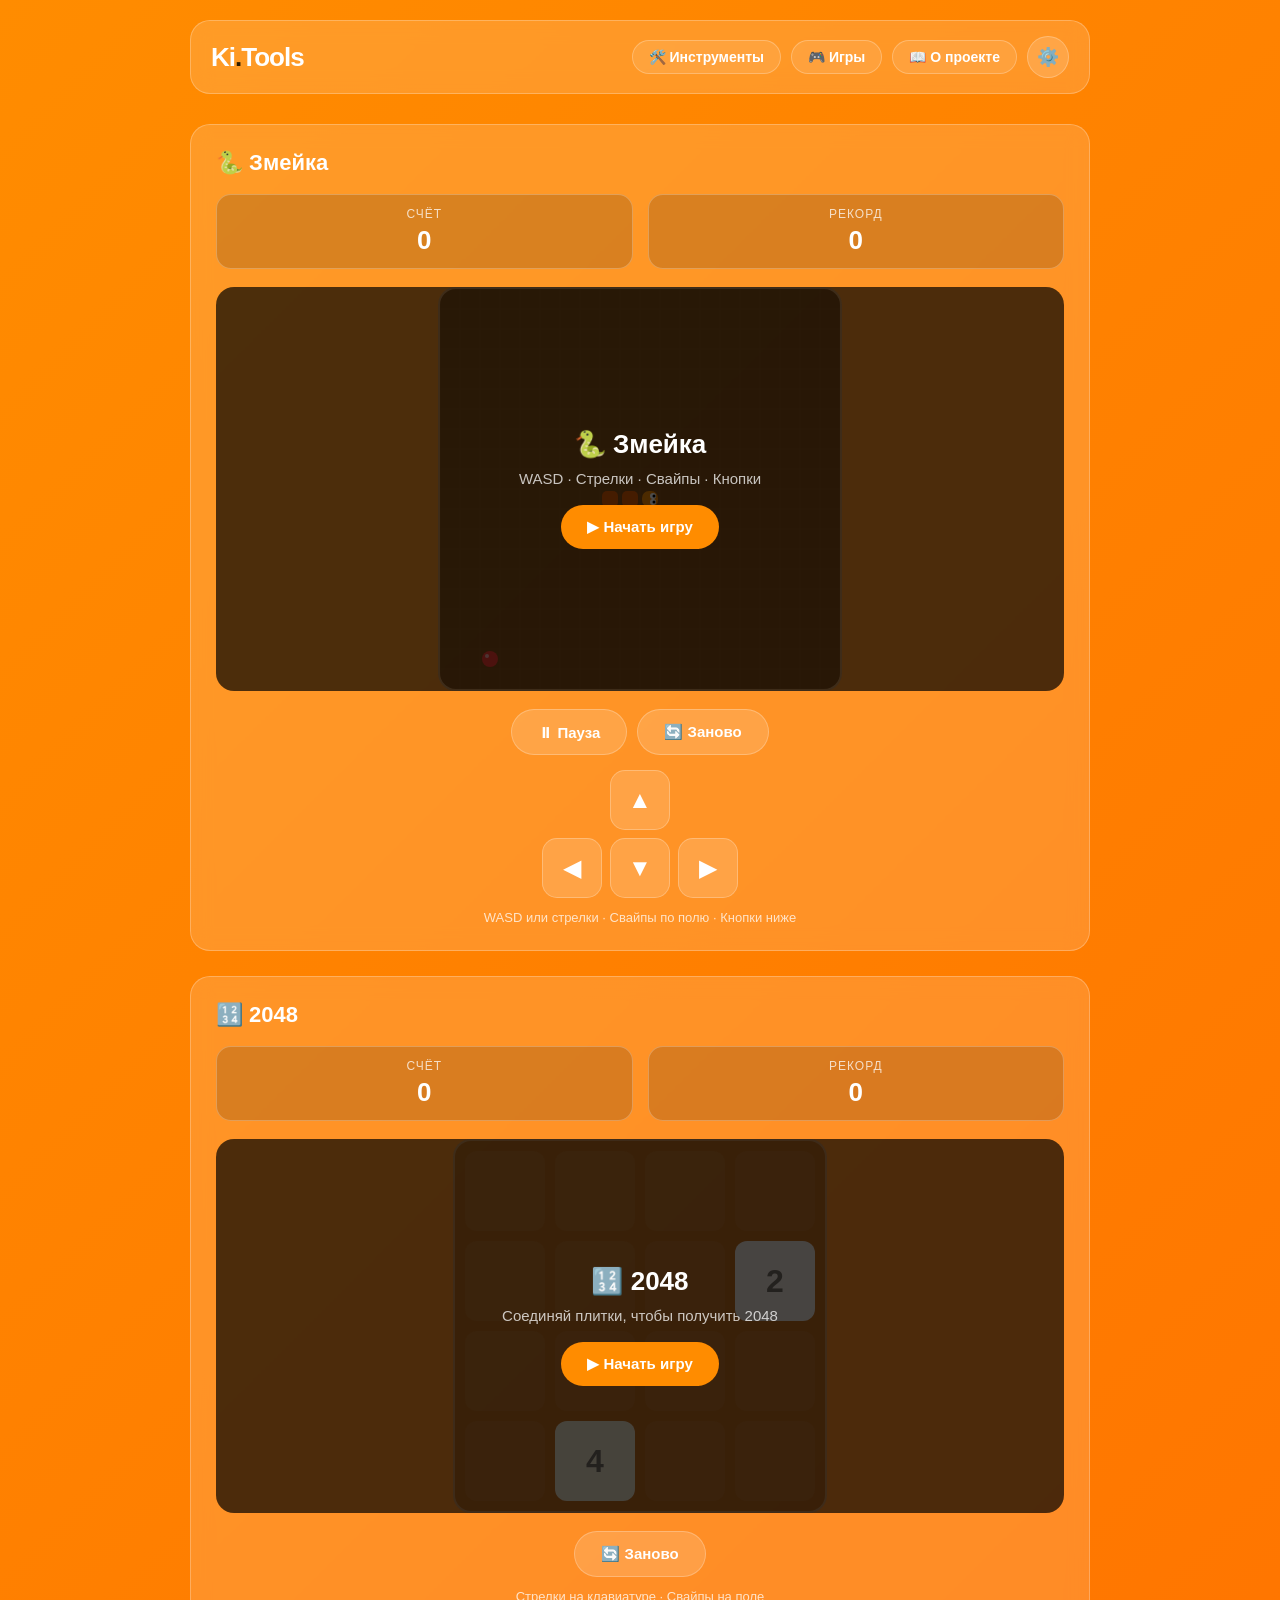
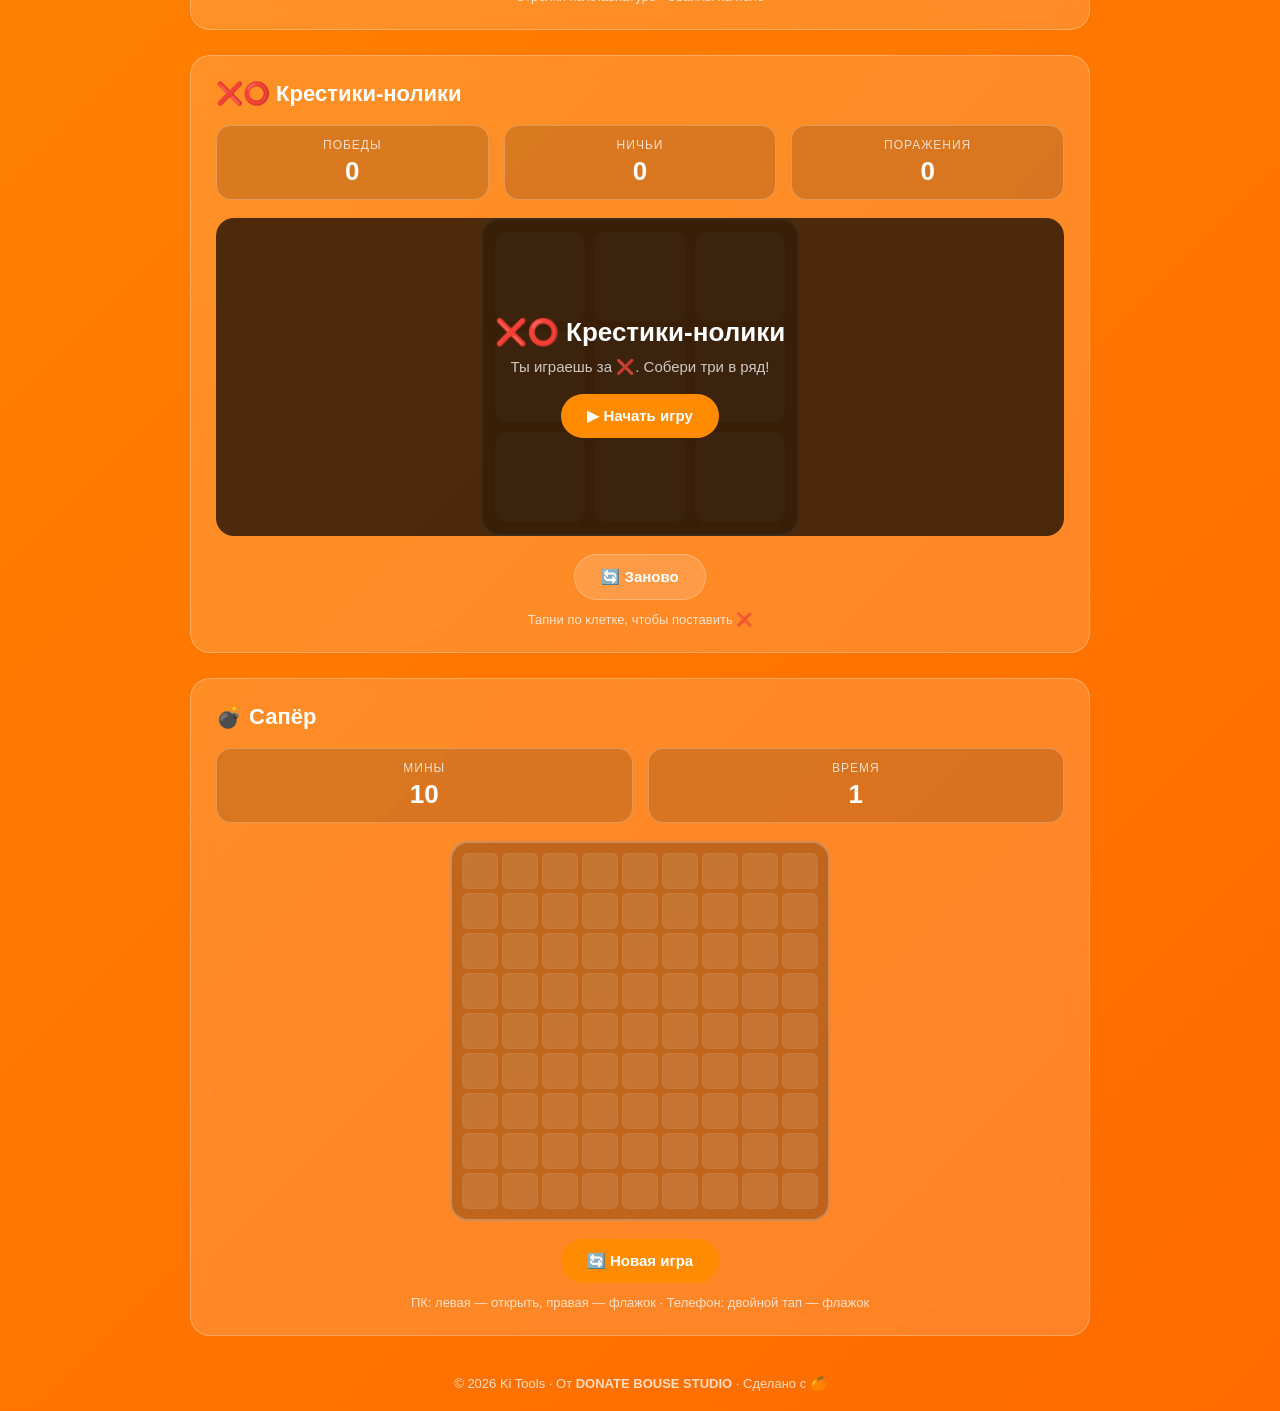
==== commit b15c0935: "Update game.html" ====
--- a/game.html
+++ b/game.html
@@ -342,6 +342,7 @@
                 <div class="theme-option theme-space" onclick="setTheme('space')">🌌 Космос</div>
                 <div class="theme-option theme-nyan" onclick="setTheme('nyan')">🐱 Nyan Cat</div>
                 <div class="theme-option theme-yellow" onclick="setTheme('yellow')">🟡 Жёлтая</div>
+                <div class="theme-option theme-darkred" onclick="setTheme('darkred')">🍷 Тёмно-красная</div>
             </div>
             <button class="close-btn" onclick="closeSettings()">Готово</button>
         </div>
--- a/style.css
+++ b/style.css
@@ -88,7 +88,30 @@
     --shadow: rgba(255, 105, 180, 0.3);
     --accent: #FFD700;
 }
-
+[data-theme="yellow"] {
+    --primary: #FFC107;
+    --primary-dark: #FF8F00;
+    --primary-light: #FFE082;
+    --bg: linear-gradient(135deg, #FFD54F 0%, #FFC107 50%, #FF8F00 100%);
+    --card-bg: rgba(255, 255, 255, 0.25);
+    --card-border: rgba(255, 255, 255, 0.4);
+    --text: #3E2723;
+    --text-dim: rgba(62, 39, 35, 0.75);
+    --shadow: rgba(255, 143, 0, 0.3);
+    --accent: #E65100;
+}
+[data-theme="darkred"] {
+    --primary: #D32F2F;
+    --primary-dark: #8B0000;
+    --primary-light: #EF5350;
+    --bg: linear-gradient(135deg, #1a0a0a 0%, #2d0f0f 50%, #4a1515 100%);
+    --card-bg: rgba(211, 47, 47, 0.12);
+    --card-border: rgba(211, 47, 47, 0.35);
+    --text: #FFCDD2;
+    --text-dim: rgba(255, 205, 210, 0.65);
+    --shadow: rgba(139, 0, 0, 0.5);
+    --accent: #FF5252;
+}
 /* ===== БАЗОВЫЕ СТИЛИ ===== */
 * {
     margin: 0;
@@ -289,6 +312,8 @@
 .theme-space { background: linear-gradient(135deg, #7C4DFF, #1B2735); }
 .theme-nyan { background: linear-gradient(135deg, #FF69B4, #FFD700); color: #1a1a2e; }
 .theme-secret { background: linear-gradient(135deg, #FFD700, #FF8C00); color: #2D1B00; }
+.theme-yellow { background: linear-gradient(135deg, #FFD54F, #FF8F00); color: #3E2723; }
+.theme-darkred { background: linear-gradient(135deg, #D32F2F, #4a1515); }
 
 .close-btn {
     width: 100%;
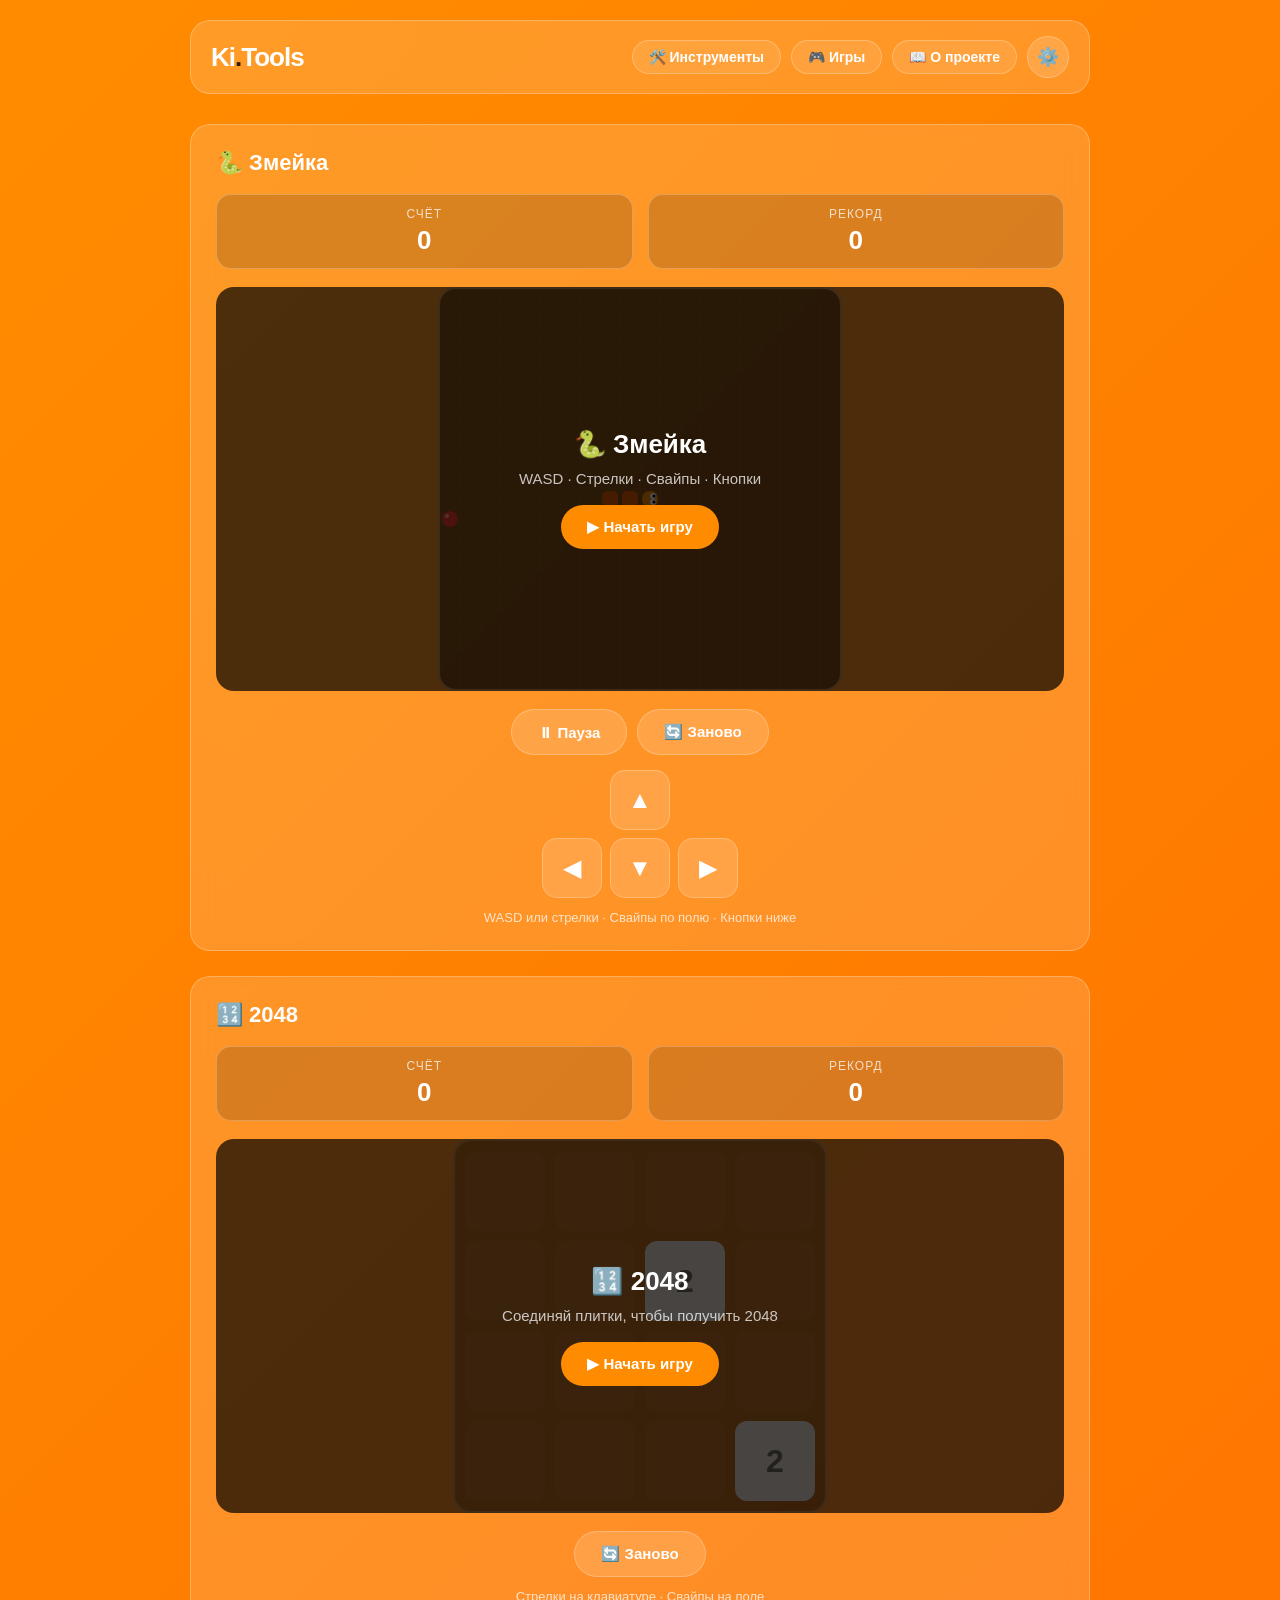
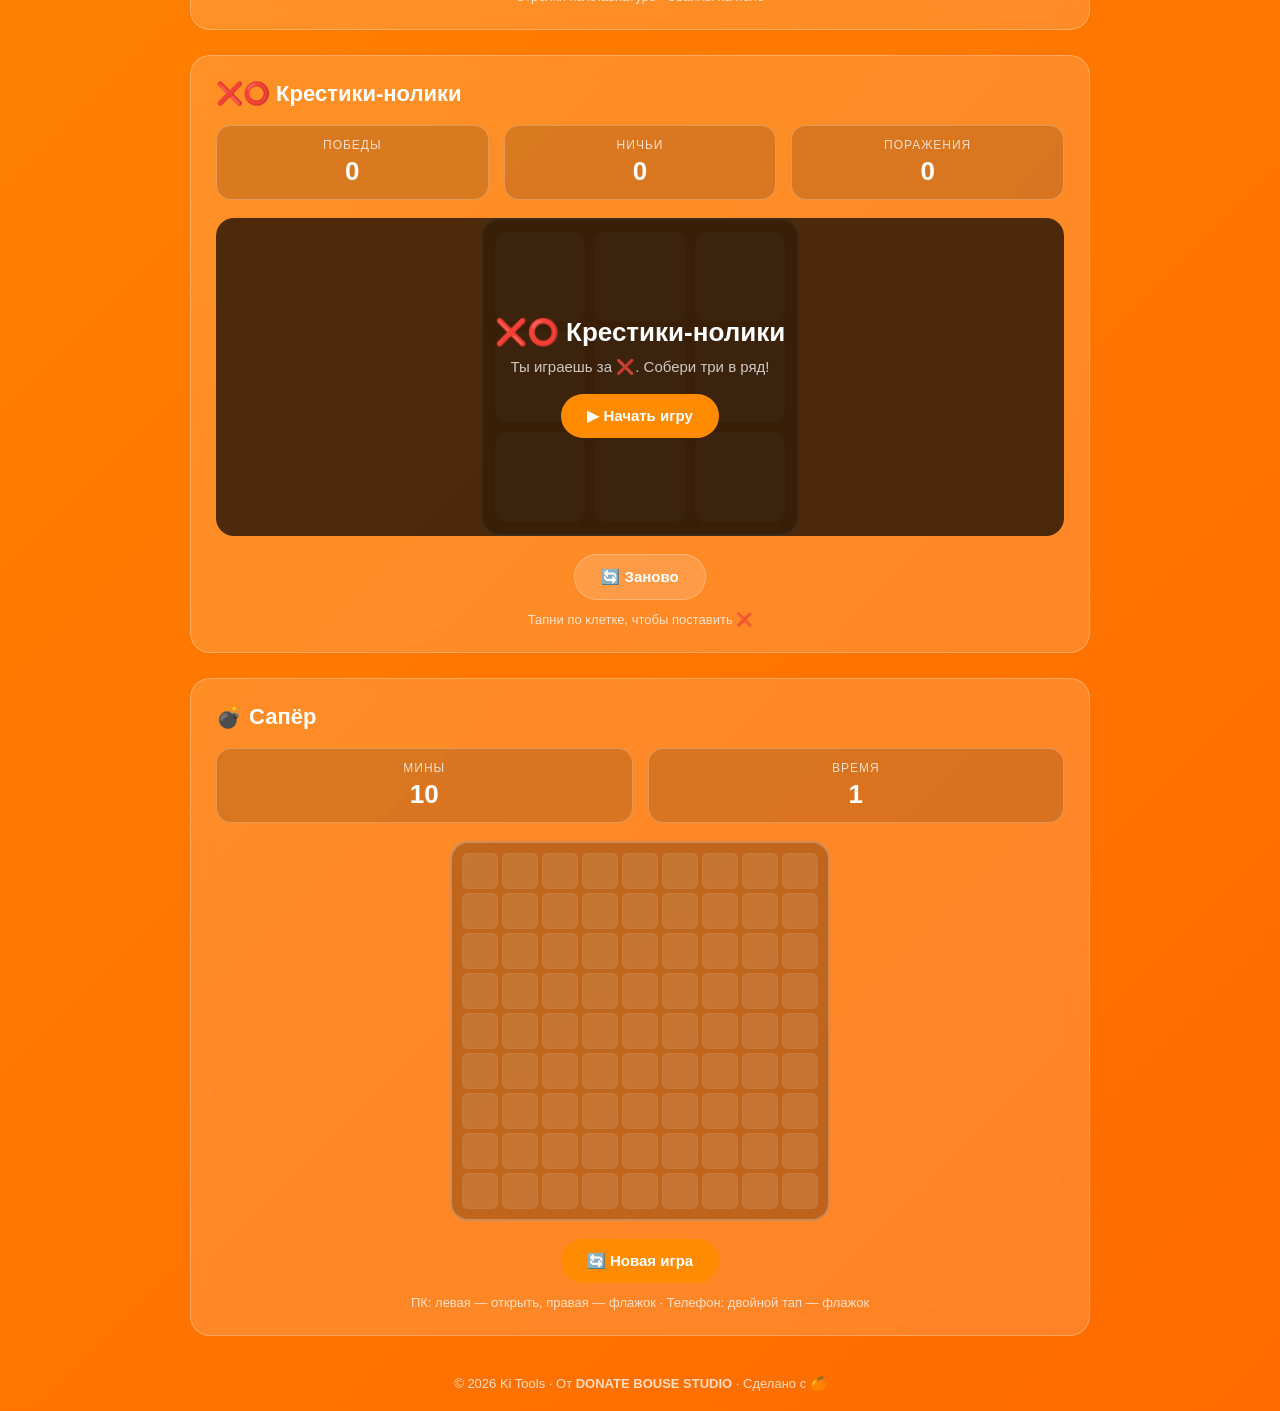
==== commit 657a598a: "Update game.html" ====
--- a/game.html
+++ b/game.html
@@ -7,7 +7,7 @@
     <link rel="icon" type="image/svg+xml" href="favicon.svg">
     <link rel="manifest" href="manifest.json">
     <meta name="theme-color" content="#FF8C00">
-    <link rel="stylesheet" href="style.css?v=9">
+    <link rel="stylesheet" href="style.css?v=5">
     <style>
         .game-section {
             background: var(--card-bg);
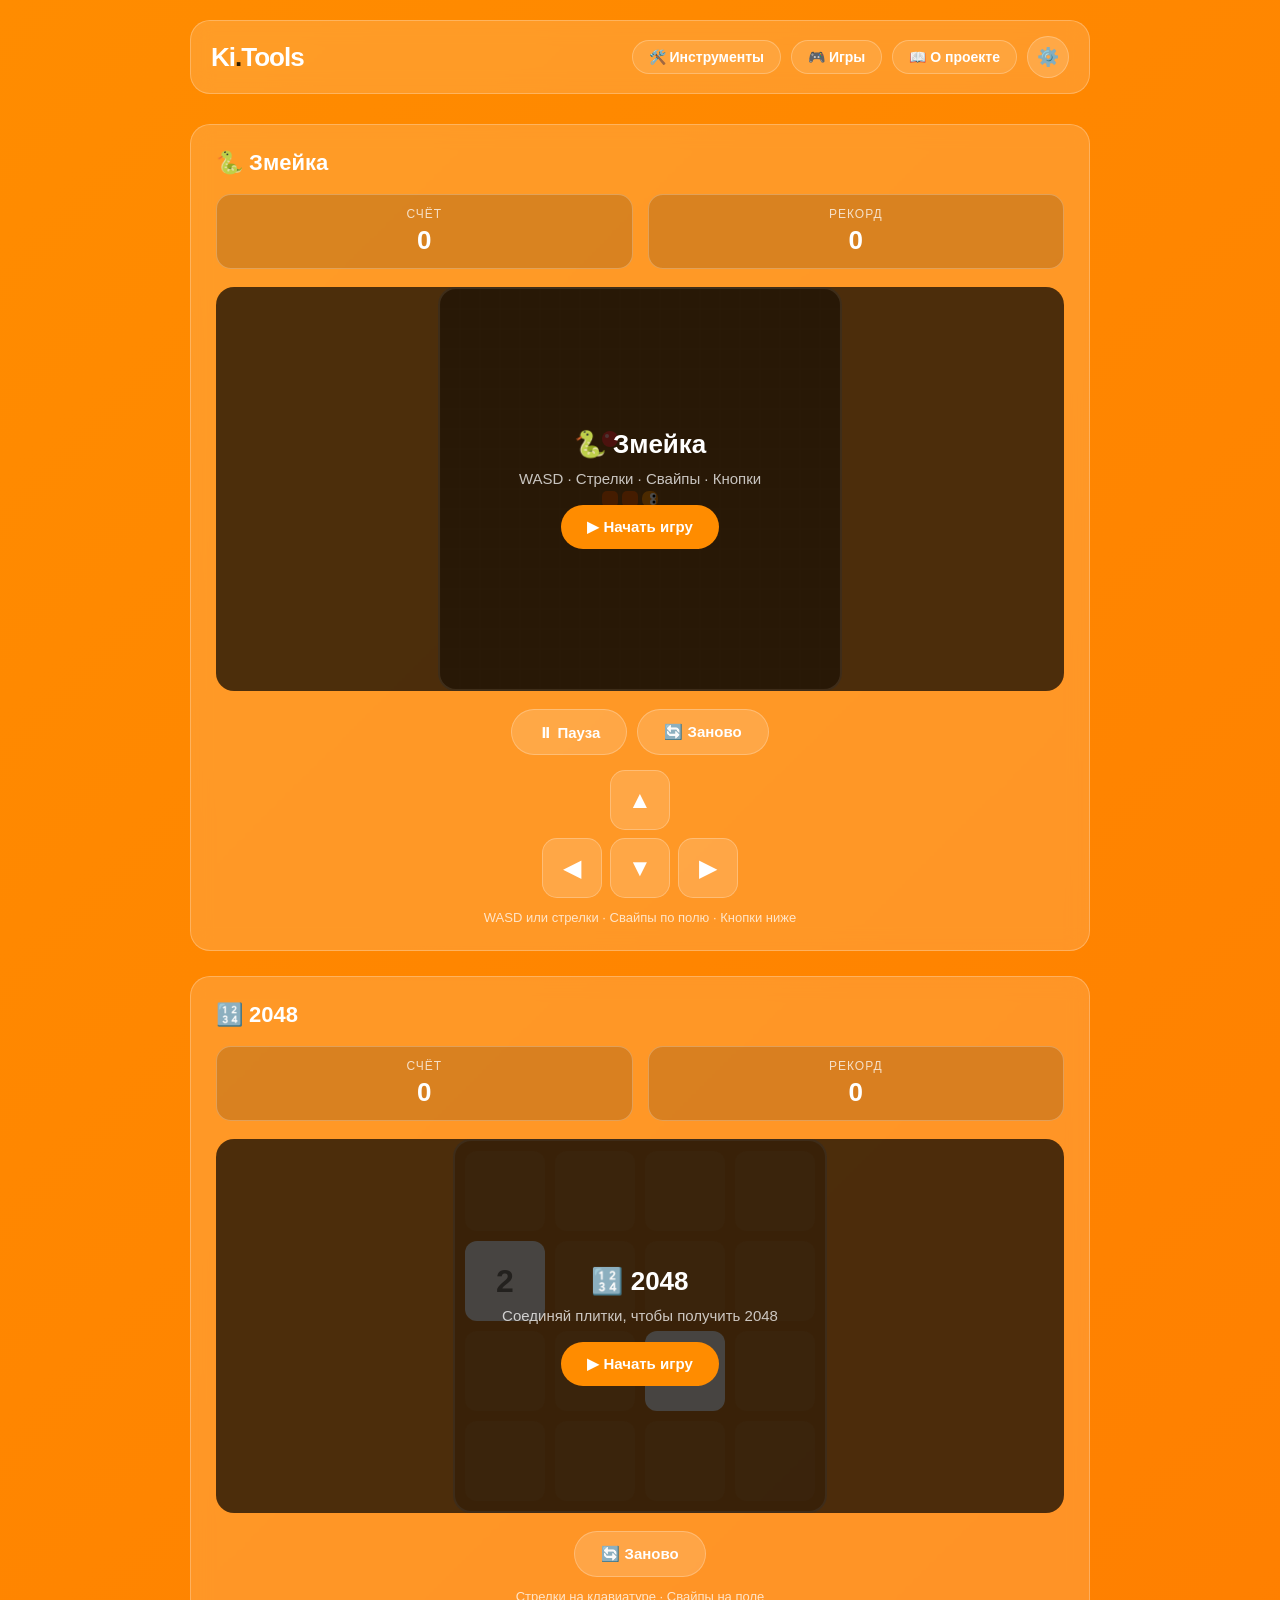
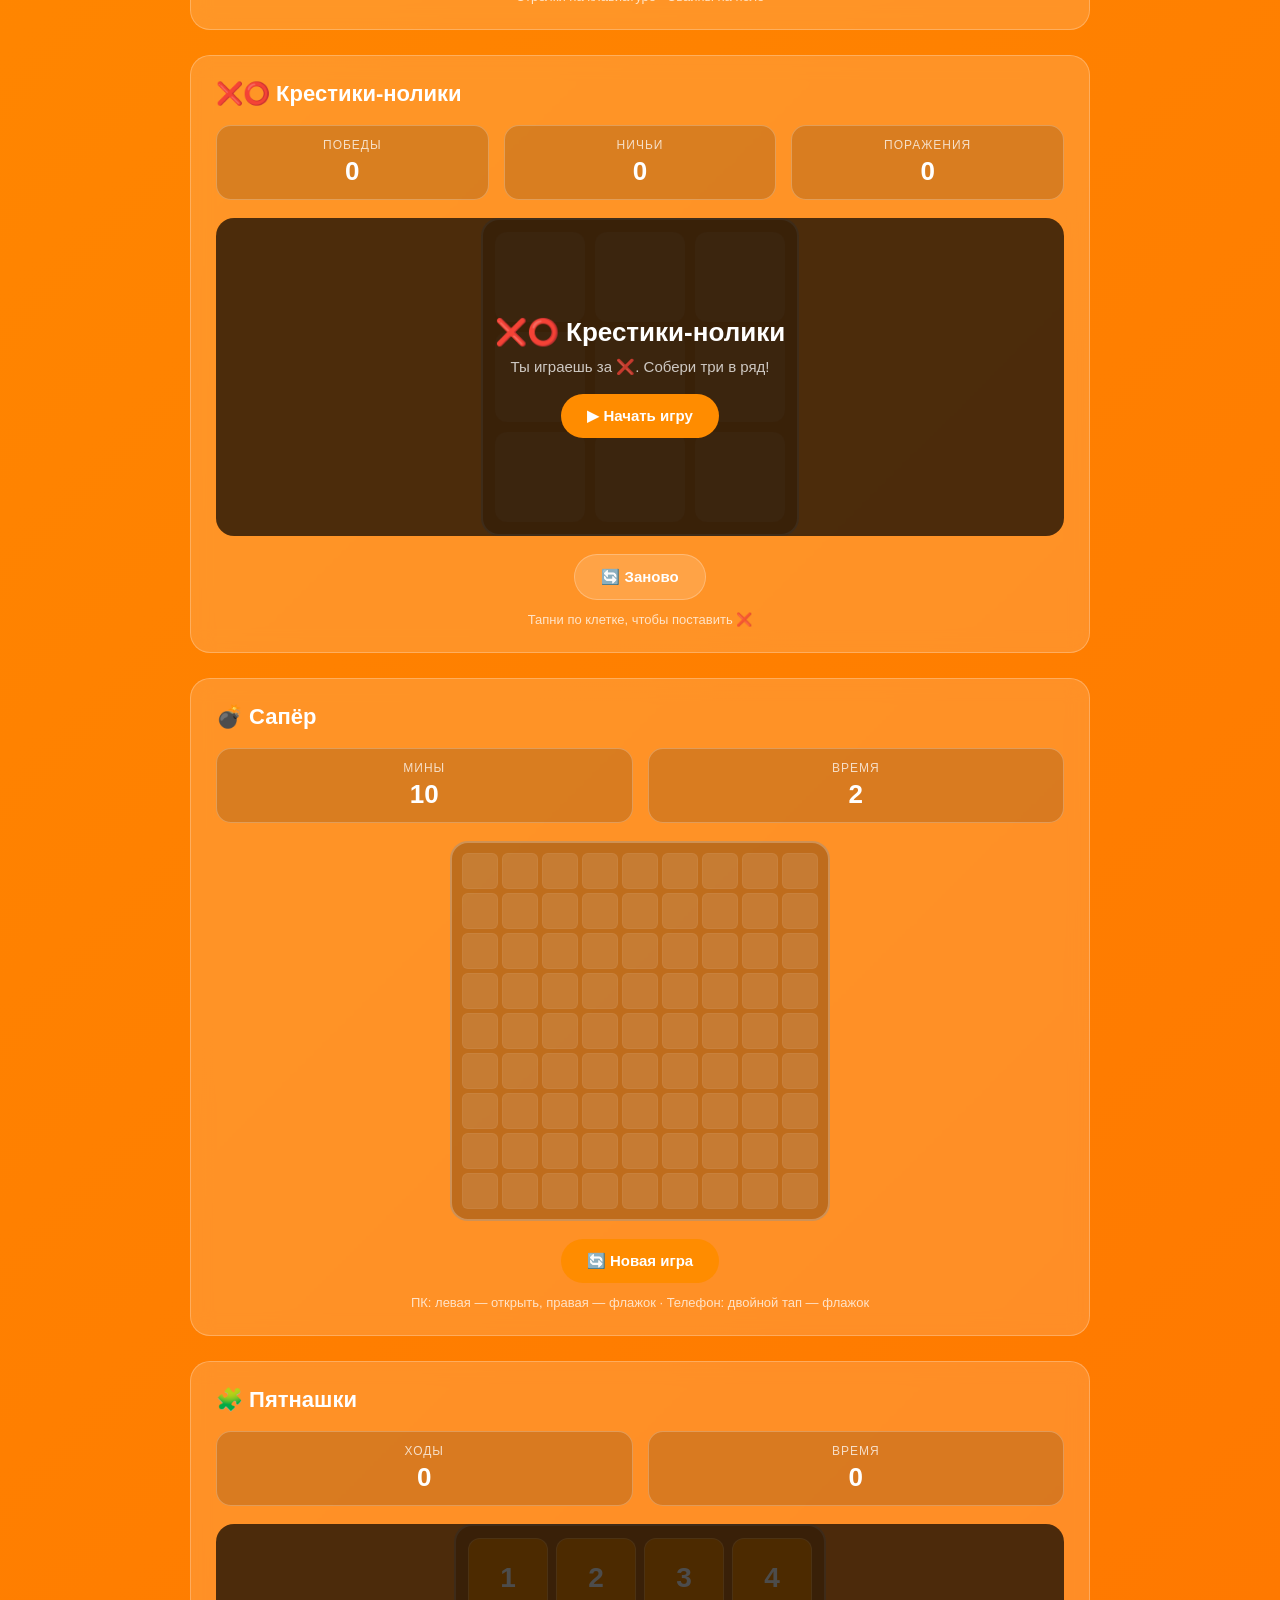
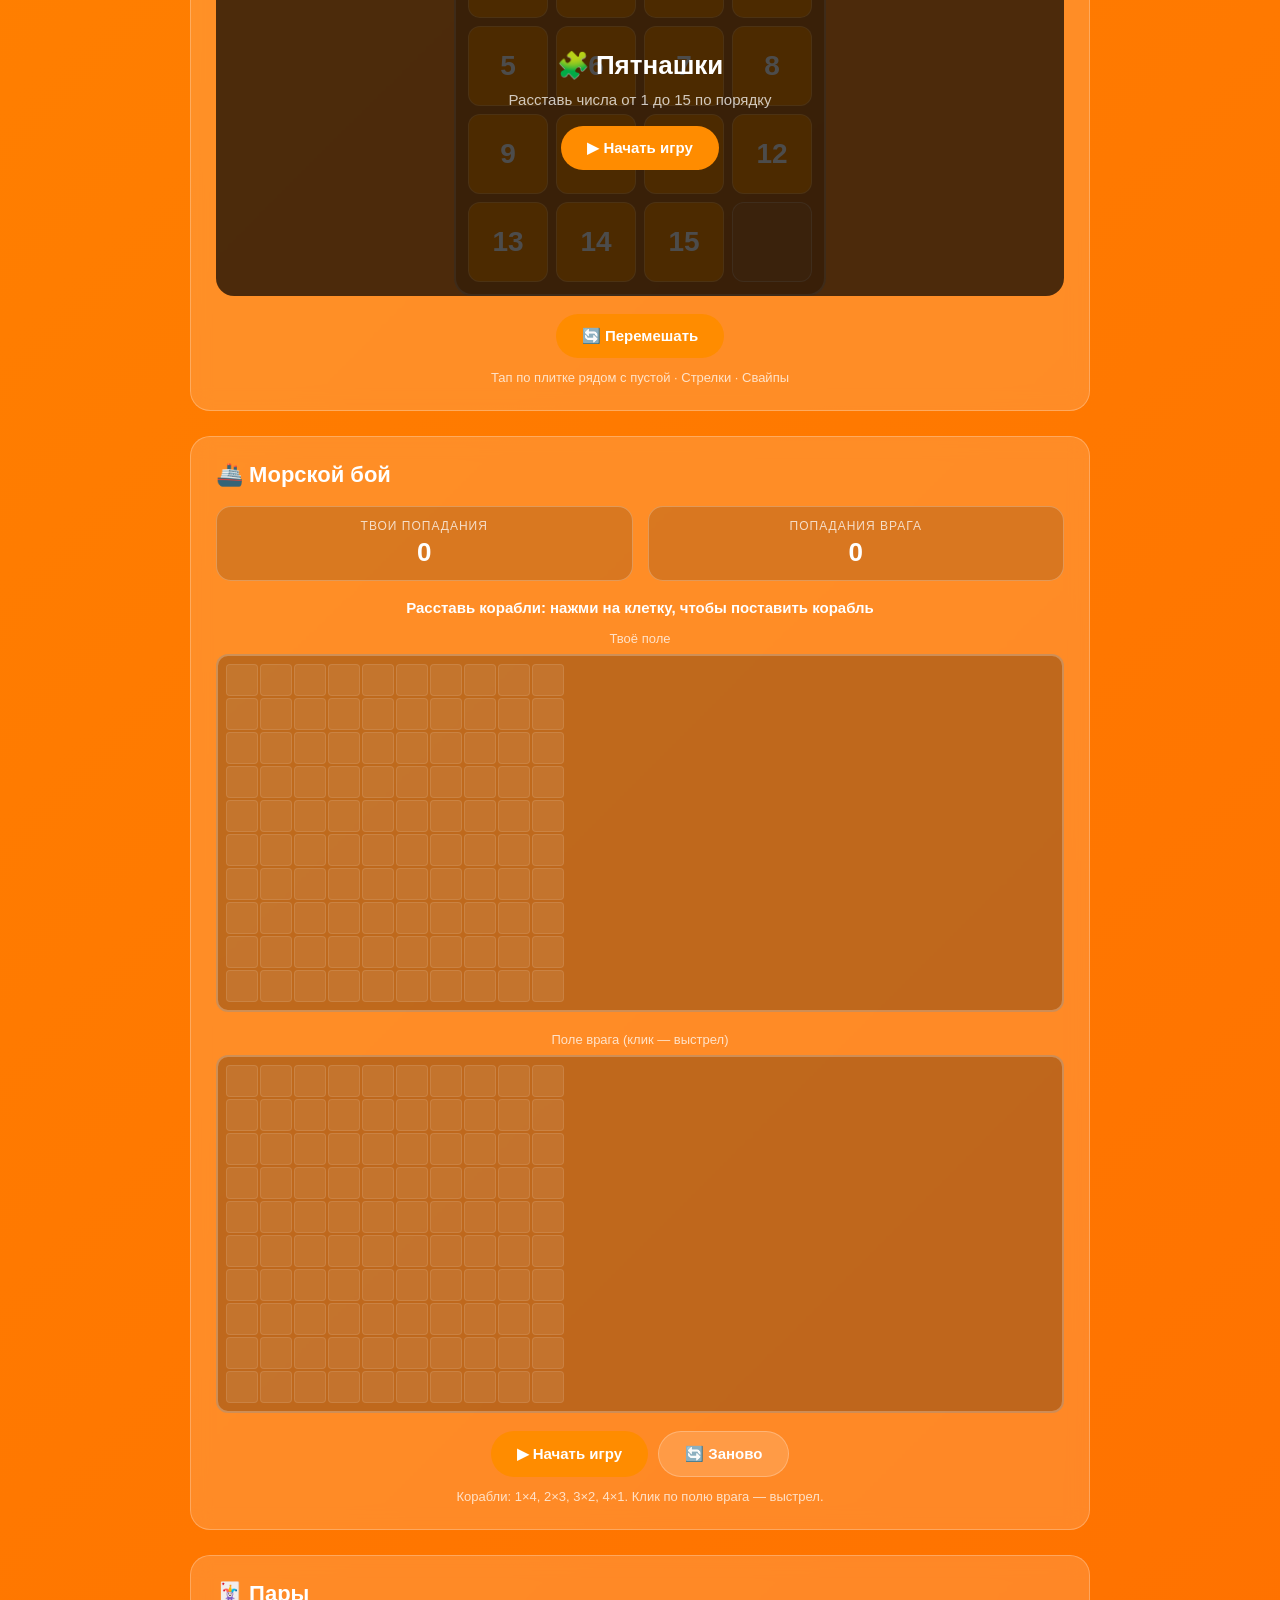
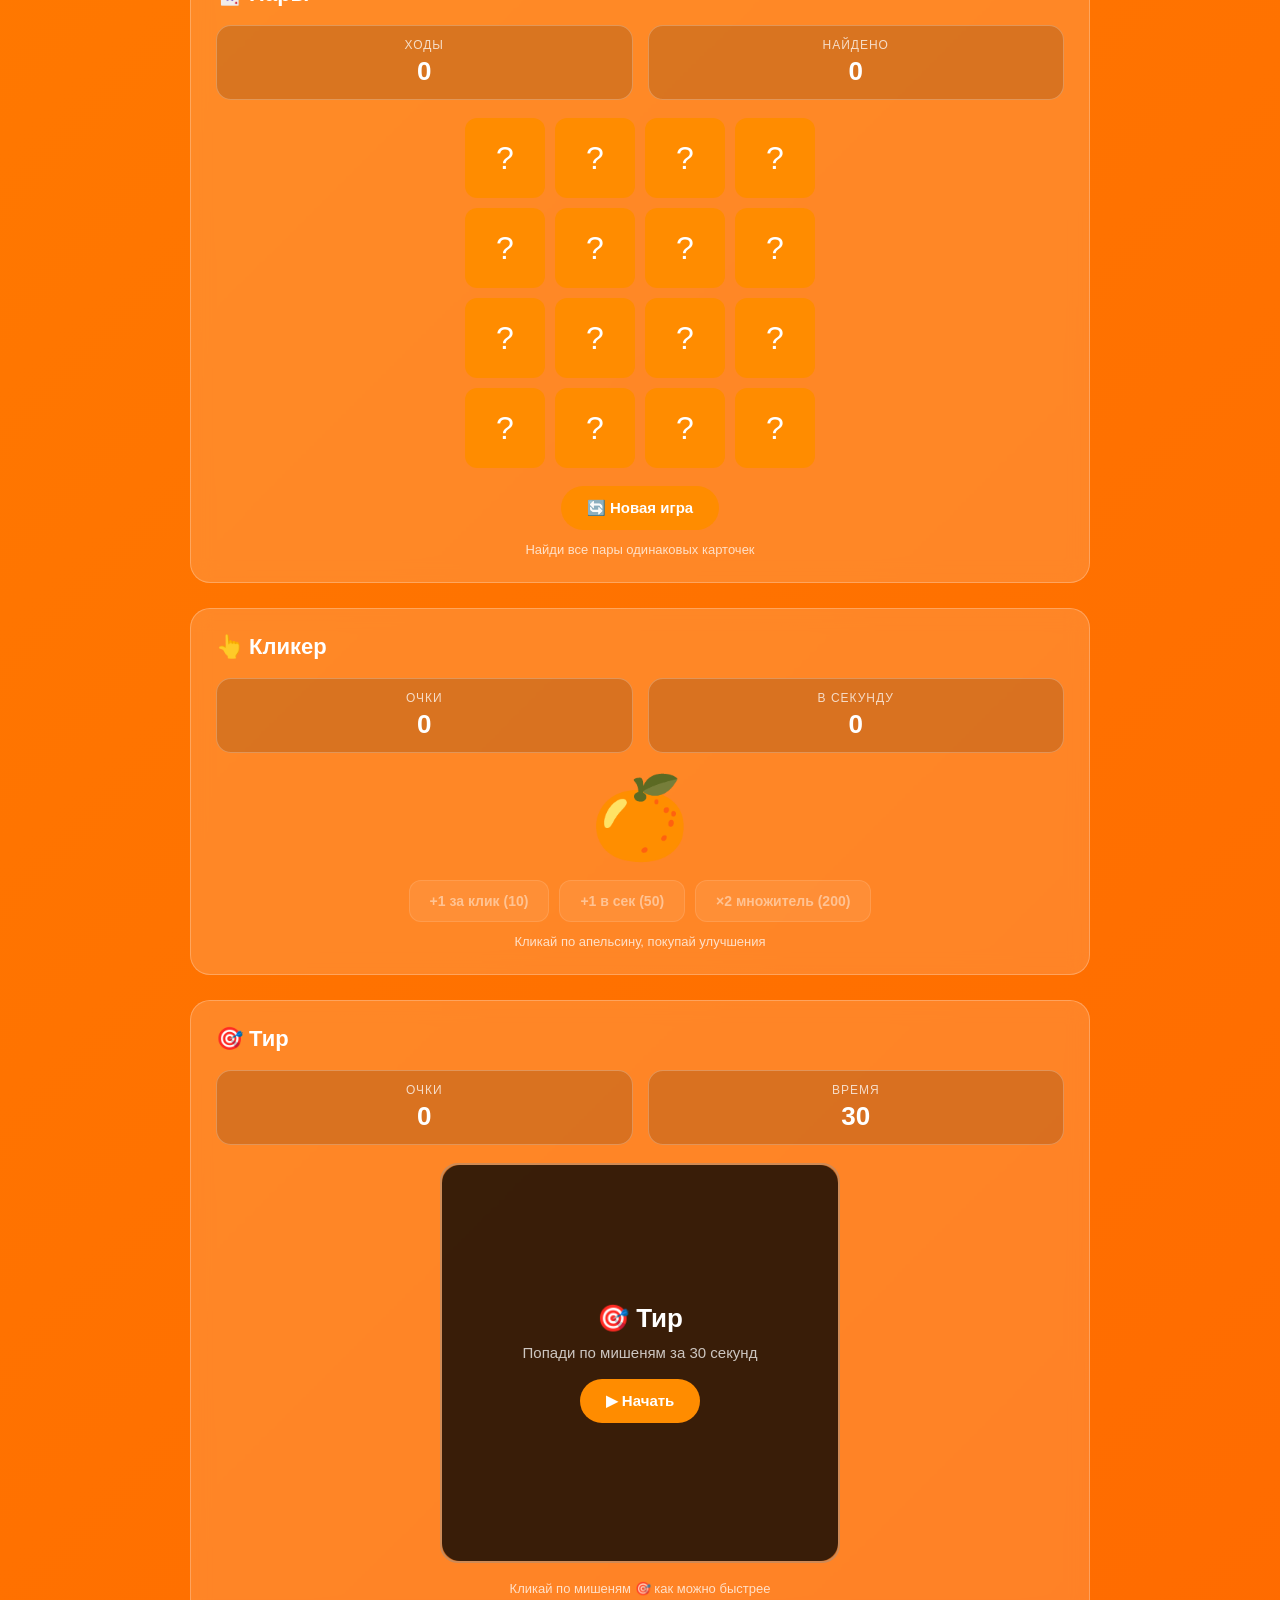
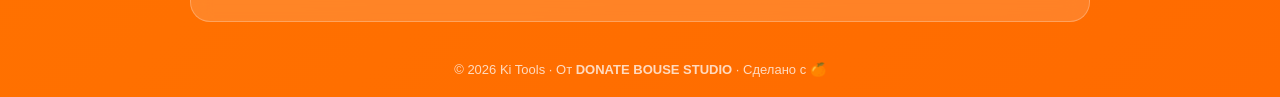
==== commit 18b20c8d: "Update game.html" ====
--- a/game.html
+++ b/game.html
@@ -7,7 +7,7 @@
     <link rel="icon" type="image/svg+xml" href="favicon.svg">
     <link rel="manifest" href="manifest.json">
     <meta name="theme-color" content="#FF8C00">
-    <link rel="stylesheet" href="style.css?v=5">
+    <link rel="stylesheet" href="style.css?v=14">
     <style>
         .game-section {
             background: var(--card-bg);
@@ -54,6 +54,8 @@
             justify-content: center;
             margin-bottom: 18px;
             position: relative;
+            flex-wrap: wrap;
+            gap: 20px;
         }
         #gameCanvas {
             background: rgba(0, 0, 0, 0.25);
@@ -134,12 +136,87 @@
             color: var(--text-dim);
             margin-top: 12px;
         }
+
+        /* Пары */
+        .memory-grid {
+            display: grid;
+            grid-template-columns: repeat(4, 80px);
+            gap: 10px;
+            justify-content: center;
+        }
+        .memory-card {
+            width: 80px; height: 80px;
+            background: var(--primary);
+            border-radius: 12px;
+            display: flex; align-items: center; justify-content: center;
+            font-size: 32px;
+            cursor: pointer;
+            transition: transform 0.3s, background 0.3s;
+            user-select: none;
+        }
+        .memory-card.flipped { background: rgba(255,255,255,0.2); }
+        .memory-card.matched { background: rgba(76,175,80,0.6); cursor: default; }
+
+        /* Кликер */
+        .clicker-area {
+            text-align: center;
+        }
+        .clicker-btn {
+            font-size: 80px;
+            background: none;
+            border: none;
+            cursor: pointer;
+            transition: transform 0.1s;
+            user-select: none;
+        }
+        .clicker-btn:active { transform: scale(0.9); }
+        .upgrade-row {
+            display: flex;
+            gap: 10px;
+            justify-content: center;
+            flex-wrap: wrap;
+            margin-top: 15px;
+        }
+        .upgrade-btn {
+            padding: 12px 20px;
+            border-radius: 12px;
+            border: 1px solid var(--card-border);
+            background: var(--card-bg);
+            color: var(--text);
+            font-size: 14px;
+            font-weight: 600;
+            cursor: pointer;
+            transition: background 0.3s;
+        }
+        .upgrade-btn:hover { background: rgba(255,255,255,0.25); }
+        .upgrade-btn:disabled { opacity: 0.5; cursor: not-allowed; }
+
+        /* Тир */
+        .shoot-area {
+            position: relative;
+            width: 400px; height: 400px;
+            max-width: 100%;
+            background: rgba(0,0,0,0.25);
+            border: 2px solid var(--card-border);
+            border-radius: 18px;
+            overflow: hidden;
+            cursor: crosshair;
+        }
+        .target {
+            position: absolute;
+            font-size: 40px;
+            transition: transform 0.1s;
+            user-select: none;
+        }
         @media (max-width: 600px) {
             .game-section { padding: 18px; }
             .game-section h2 { font-size: 18px; }
             .score-value { font-size: 22px; }
             .overlay h3 { font-size: 20px; }
             .dpad { grid-template-columns: repeat(3, 55px); grid-template-rows: repeat(2, 55px); }
+            .memory-grid { grid-template-columns: repeat(4, 60px); }
+            .memory-card { width: 60px; height: 60px; font-size: 24px; }
+            .shoot-area { width: 300px; height: 300px; }
         }
     </style>
 </head>
@@ -159,7 +236,6 @@
         <div class="bubble-fish"></div>
     </div>
 
-    <!-- Nyan Cat (виден только в теме Nyan) -->
     <div class="nyan-cat-anim">🐱</div>
     <div class="nyan-cat-anim">🌈</div>
     <div class="nyan-cat-anim">🐱</div>
@@ -181,30 +257,21 @@
         <div class="game-section">
             <h2>🐍 Змейка</h2>
             <div class="score-row">
-                <div class="score-box">
-                    <div class="score-label">Счёт</div>
-                    <div class="score-value" id="score">0</div>
-                </div>
-                <div class="score-box">
-                    <div class="score-label">Рекорд</div>
-                    <div class="score-value" id="best">0</div>
-                </div>
+                <div class="score-box"><div class="score-label">Счёт</div><div class="score-value" id="score">0</div></div>
+                <div class="score-box"><div class="score-label">Рекорд</div><div class="score-value" id="best">0</div></div>
             </div>
             <div class="canvas-wrap">
                 <canvas id="gameCanvas" width="400" height="400"></canvas>
                 <div class="overlay active" id="startOverlay">
-                    <h3>🐍 Змейка</h3>
-                    <p>WASD · Стрелки · Свайпы · Кнопки</p>
+                    <h3>🐍 Змейка</h3><p>WASD · Стрелки · Свайпы · Кнопки</p>
                     <button class="btn" onclick="startGame()">▶ Начать игру</button>
                 </div>
                 <div class="overlay" id="gameOverOverlay">
-                    <h3>💀 Игра окончена</h3>
-                    <p id="gameOverText">Твой счёт: 0</p>
+                    <h3>💀 Игра окончена</h3><p id="gameOverText">Твой счёт: 0</p>
                     <button class="btn" onclick="startGame()">🔄 Заново</button>
                 </div>
                 <div class="overlay" id="pauseOverlay">
-                    <h3>⏸ Пауза</h3>
-                    <p>Нажми, чтобы продолжить</p>
+                    <h3>⏸ Пауза</h3><p>Нажми, чтобы продолжить</p>
                     <button class="btn" onclick="togglePause()">▶ Продолжить</button>
                 </div>
             </div>
@@ -225,37 +292,17 @@
         <div class="game-section">
             <h2>🔢 2048</h2>
             <div class="score-row">
-                <div class="score-box">
-                    <div class="score-label">Счёт</div>
-                    <div class="score-value" id="g2048Score">0</div>
-                </div>
-                <div class="score-box">
-                    <div class="score-label">Рекорд</div>
-                    <div class="score-value" id="g2048Best">0</div>
-                </div>
+                <div class="score-box"><div class="score-label">Счёт</div><div class="score-value" id="g2048Score">0</div></div>
+                <div class="score-box"><div class="score-label">Рекорд</div><div class="score-value" id="g2048Best">0</div></div>
             </div>
             <div class="canvas-wrap">
-                <div id="g2048Board" style="
-                    display: grid;
-                    grid-template-columns: repeat(4, 80px);
-                    grid-template-rows: repeat(4, 80px);
-                    gap: 10px;
-                    background: rgba(0,0,0,0.25);
-                    padding: 10px;
-                    border-radius: 18px;
-                    border: 2px solid var(--card-border);
-                    touch-action: none;
-                    user-select: none;
-                "></div>
+                <div id="g2048Board" style="display:grid;grid-template-columns:repeat(4,80px);grid-template-rows:repeat(4,80px);gap:10px;background:rgba(0,0,0,0.25);padding:10px;border-radius:18px;border:2px solid var(--card-border);touch-action:none;user-select:none;"></div>
                 <div class="overlay active" id="g2048Overlay">
-                    <h3 id="g2048OverTitle">🔢 2048</h3>
-                    <p id="g2048OverText">Соединяй плитки, чтобы получить 2048</p>
+                    <h3 id="g2048OverTitle">🔢 2048</h3><p id="g2048OverText">Соединяй плитки, чтобы получить 2048</p>
                     <button class="btn" onclick="start2048()">▶ Начать игру</button>
                 </div>
             </div>
-            <div class="btn-row">
-                <button class="btn btn-secondary" onclick="start2048()">🔄 Заново</button>
-            </div>
+            <div class="btn-row"><button class="btn btn-secondary" onclick="start2048()">🔄 Заново</button></div>
             <p class="hint">Стрелки на клавиатуре · Свайпы на поле</p>
         </div>
 
@@ -263,40 +310,18 @@
         <div class="game-section">
             <h2>❌⭕ Крестики-нолики</h2>
             <div class="score-row">
-                <div class="score-box">
-                    <div class="score-label">Победы</div>
-                    <div class="score-value" id="tttWins">0</div>
-                </div>
-                <div class="score-box">
-                    <div class="score-label">Ничьи</div>
-                    <div class="score-value" id="tttDraws">0</div>
-                </div>
-                <div class="score-box">
-                    <div class="score-label">Поражения</div>
-                    <div class="score-value" id="tttLosses">0</div>
-                </div>
+                <div class="score-box"><div class="score-label">Победы</div><div class="score-value" id="tttWins">0</div></div>
+                <div class="score-box"><div class="score-label">Ничьи</div><div class="score-value" id="tttDraws">0</div></div>
+                <div class="score-box"><div class="score-label">Поражения</div><div class="score-value" id="tttLosses">0</div></div>
             </div>
             <div class="canvas-wrap">
-                <div id="tttBoard" style="
-                    display: grid;
-                    grid-template-columns: repeat(3, 90px);
-                    grid-template-rows: repeat(3, 90px);
-                    gap: 10px;
-                    background: rgba(0,0,0,0.25);
-                    padding: 12px;
-                    border-radius: 18px;
-                    border: 2px solid var(--card-border);
-                    user-select: none;
-                "></div>
+                <div id="tttBoard" style="display:grid;grid-template-columns:repeat(3,90px);grid-template-rows:repeat(3,90px);gap:10px;background:rgba(0,0,0,0.25);padding:12px;border-radius:18px;border:2px solid var(--card-border);user-select:none;"></div>
                 <div class="overlay active" id="tttOverlay">
-                    <h3 id="tttOverTitle">❌⭕ Крестики-нолики</h3>
-                    <p id="tttOverText">Ты играешь за ❌. Собери три в ряд!</p>
+                    <h3 id="tttOverTitle">❌⭕ Крестики-нолики</h3><p id="tttOverText">Ты играешь за ❌. Собери три в ряд!</p>
                     <button class="btn" onclick="startTTT()">▶ Начать игру</button>
                 </div>
             </div>
-            <div class="btn-row">
-                <button class="btn btn-secondary" onclick="startTTT()">🔄 Заново</button>
-            </div>
+            <div class="btn-row"><button class="btn btn-secondary" onclick="startTTT()">🔄 Заново</button></div>
             <p class="hint">Тапни по клетке, чтобы поставить ❌</p>
         </div>
 
@@ -304,22 +329,107 @@
         <div class="game-section">
             <h2>💣 Сапёр</h2>
             <div class="score-row">
-                <div class="score-box">
-                    <div class="score-label">Мины</div>
-                    <div class="score-value" id="minesLeft">10</div>
+                <div class="score-box"><div class="score-label">Мины</div><div class="score-value" id="minesLeft">10</div></div>
+                <div class="score-box"><div class="score-label">Время</div><div class="score-value" id="minesTimer">0</div></div>
+            </div>
+            <div class="canvas-wrap" style="overflow-x:auto;">
+                <div id="minesBoard" style="display:grid;gap:4px;padding:10px;background:rgba(0,0,0,0.25);border-radius:18px;border:2px solid var(--card-border);touch-action:manipulation;"></div>
+            </div>
+            <div class="btn-row"><button class="btn" onclick="startMines()">🔄 Новая игра</button></div>
+            <p class="hint">ПК: левая — открыть, правая — флажок · Телефон: двойной тап — флажок</p>
+        </div>
+
+        <!-- ПЯТНАШКИ -->
+        <div class="game-section">
+            <h2>🧩 Пятнашки</h2>
+            <div class="score-row">
+                <div class="score-box"><div class="score-label">Ходы</div><div class="score-value" id="puzzleMoves">0</div></div>
+                <div class="score-box"><div class="score-label">Время</div><div class="score-value" id="puzzleTimer">0</div></div>
+            </div>
+            <div class="canvas-wrap">
+                <div id="puzzleBoard" style="display:grid;grid-template-columns:repeat(4,80px);grid-template-rows:repeat(4,80px);gap:8px;background:rgba(0,0,0,0.25);padding:12px;border-radius:18px;border:2px solid var(--card-border);user-select:none;"></div>
+                <div class="overlay active" id="puzzleOverlay">
+                    <h3 id="puzzleOverTitle">🧩 Пятнашки</h3><p id="puzzleOverText">Расставь числа от 1 до 15 по порядку</p>
+                    <button class="btn" onclick="startPuzzle()">▶ Начать игру</button>
                 </div>
-                <div class="score-box">
-                    <div class="score-label">Время</div>
-                    <div class="score-value" id="minesTimer">0</div>
+            </div>
+            <div class="btn-row"><button class="btn" onclick="startPuzzle()">🔄 Перемешать</button></div>
+            <p class="hint">Тап по плитке рядом с пустой · Стрелки · Свайпы</p>
+        </div>
+
+        <!-- МОРСКОЙ БОЙ -->
+        <div class="game-section">
+            <h2>🚢 Морской бой</h2>
+            <div class="score-row">
+                <div class="score-box"><div class="score-label">Твои попадания</div><div class="score-value" id="navalHits">0</div></div>
+                <div class="score-box"><div class="score-label">Попадания врага</div><div class="score-value" id="navalEnemyHits">0</div></div>
+            </div>
+            <div id="navalStatus" style="text-align:center;margin-bottom:15px;font-size:15px;font-weight:600;color:var(--text);">Расставь корабли: нажми на клетку, чтобы поставить корабль</div>
+            <div class="canvas-wrap" style="flex-direction:column;gap:20px;">
+                <div>
+                    <p style="text-align:center;margin-bottom:8px;font-size:13px;color:var(--text-dim);">Твоё поле</p>
+                    <div id="navalPlayerBoard" style="display:grid;grid-template-columns:repeat(10,32px);gap:2px;background:rgba(0,0,0,0.25);padding:8px;border-radius:12px;border:2px solid var(--card-border);touch-action:manipulation;"></div>
                 </div>
-            </div>
-            <div class="canvas-wrap" style="overflow-x: auto;">
-                <div id="minesBoard" style="display: grid; gap: 4px; padding: 10px; background: rgba(0,0,0,0.25); border-radius: 18px; border: 2px solid var(--card-border); touch-action: manipulation;"></div>
-            </div>
-            <div class="btn-row">
-                <button class="btn" onclick="startMines()">🔄 Новая игра</button>
-            </div>
-            <p class="hint">ПК: левая — открыть, правая — флажок · Телефон: двойной тап — флажок</p>
+                <div>
+                    <p style="text-align:center;margin-bottom:8px;font-size:13px;color:var(--text-dim);">Поле врага (клик — выстрел)</p>
+                    <div id="navalEnemyBoard" style="display:grid;grid-template-columns:repeat(10,32px);gap:2px;background:rgba(0,0,0,0.25);padding:8px;border-radius:12px;border:2px solid var(--card-border);touch-action:manipulation;"></div>
+                </div>
+            </div>
+            <div class="btn-row" style="margin-top:15px;">
+                <button class="btn" id="navalStartBtn" onclick="startNaval()">▶ Начать игру</button>
+                <button class="btn btn-secondary" onclick="resetNaval()">🔄 Заново</button>
+            </div>
+            <p class="hint">Корабли: 1×4, 2×3, 3×2, 4×1. Клик по полю врага — выстрел.</p>
+        </div>
+
+        <!-- ПАРЫ (MEMORY) -->
+        <div class="game-section">
+            <h2>🃏 Пары</h2>
+            <div class="score-row">
+                <div class="score-box"><div class="score-label">Ходы</div><div class="score-value" id="memoryMoves">0</div></div>
+                <div class="score-box"><div class="score-label">Найдено</div><div class="score-value" id="memoryFound">0</div></div>
+            </div>
+            <div class="canvas-wrap">
+                <div class="memory-grid" id="memoryGrid"></div>
+            </div>
+            <div class="btn-row"><button class="btn" onclick="startMemory()">🔄 Новая игра</button></div>
+            <p class="hint">Найди все пары одинаковых карточек</p>
+        </div>
+
+        <!-- КЛИКЕР -->
+        <div class="game-section">
+            <h2>👆 Кликер</h2>
+            <div class="score-row">
+                <div class="score-box"><div class="score-label">Очки</div><div class="score-value" id="clickerScore">0</div></div>
+                <div class="score-box"><div class="score-label">В секунду</div><div class="score-value" id="clickerPerSec">0</div></div>
+            </div>
+            <div class="clicker-area">
+                <button class="clicker-btn" id="clickerBtn" onclick="clickerClick()">🍊</button>
+                <div class="upgrade-row">
+                    <button class="upgrade-btn" id="upg1" onclick="buyUpgrade(1)">+1 за клик (10)</button>
+                    <button class="upgrade-btn" id="upg2" onclick="buyUpgrade(2)">+1 в сек (50)</button>
+                    <button class="upgrade-btn" id="upg3" onclick="buyUpgrade(3)">×2 множитель (200)</button>
+                </div>
+            </div>
+            <p class="hint">Кликай по апельсину, покупай улучшения</p>
+        </div>
+
+        <!-- ТИР -->
+        <div class="game-section">
+            <h2>🎯 Тир</h2>
+            <div class="score-row">
+                <div class="score-box"><div class="score-label">Очки</div><div class="score-value" id="shootScore">0</div></div>
+                <div class="score-box"><div class="score-label">Время</div><div class="score-value" id="shootTimer">30</div></div>
+            </div>
+            <div class="canvas-wrap">
+                <div class="shoot-area" id="shootArea">
+                    <div class="overlay active" id="shootOverlay">
+                        <h3>🎯 Тир</h3><p>Попади по мишеням за 30 секунд</p>
+                        <button class="btn" onclick="startShoot()">▶ Начать</button>
+                    </div>
+                </div>
+            </div>
+            <p class="hint">Кликай по мишеням 🎯 как можно быстрее</p>
         </div>
 
     </div>
@@ -333,7 +443,7 @@
             <h2>🎨 Выбери тему</h2>
             <div class="theme-grid">
                 <div class="theme-option theme-orange" onclick="setTheme('orange')">🟠 Оранжевая</div>
-                <div class="theme-option theme-dark" onclick="setTheme('dark')"> ⚫ Тёмная</div>
+                <div class="theme-option theme-dark" onclick="setTheme('dark')">⚫ Тёмная</div>
                 <div class="theme-option theme-light" onclick="setTheme('light')">⚪ Светлая</div>
                 <div class="theme-option theme-blue" onclick="setTheme('blue')">🔵 Синяя</div>
                 <div class="theme-option theme-green" onclick="setTheme('green')">🟢 Зелёная</div>
@@ -341,7 +451,7 @@
                 <div class="theme-option theme-red" onclick="setTheme('red')">🔴 Красная</div>
                 <div class="theme-option theme-space" onclick="setTheme('space')">🌌 Космос</div>
                 <div class="theme-option theme-nyan" onclick="setTheme('nyan')">🐱 Nyan Cat</div>
-                <div class="theme-option theme-yellow" onclick="setTheme('yellow')">🟡 Жёлтая</div>
+                <div class="theme-option theme-yellow" onclick="setTheme('yellow')">☀️ Жёлтая</div>
                 <div class="theme-option theme-darkred" onclick="setTheme('darkred')">🍷 Тёмно-красная</div>
             </div>
             <button class="close-btn" onclick="closeSettings()">Готово</button>
@@ -349,16 +459,14 @@
     </div>
 
     <script>
-        // ТЕМА
+        // ===== ТЕМА =====
         const savedTheme = localStorage.getItem('ki-theme') || 'orange';
         document.documentElement.setAttribute('data-theme', savedTheme);
         function openSettings() {
             document.getElementById('settingsModal').classList.add('active');
             document.querySelectorAll('.theme-option').forEach(opt => {
                 opt.classList.remove('active');
-                if (opt.classList.contains('theme-' + localStorage.getItem('ki-theme'))) {
-                    opt.classList.add('active');
-                }
+                if (opt.classList.contains('theme-' + localStorage.getItem('ki-theme'))) opt.classList.add('active');
             });
         }
         function closeSettings() { document.getElementById('settingsModal').classList.remove('active'); }
@@ -368,11 +476,9 @@
             document.querySelectorAll('.theme-option').forEach(opt => opt.classList.remove('active'));
             if (event && event.target) event.target.classList.add('active');
         }
-        document.getElementById('settingsModal').addEventListener('click', function(e) {
-            if (e.target === this) closeSettings();
-        });
-
-        // ЗМЕЙКА
+        document.getElementById('settingsModal').addEventListener('click', function(e) { if (e.target === this) closeSettings(); });
+
+        // ===== ЗМЕЙКА =====
         const canvas = document.getElementById('gameCanvas');
         const ctx = canvas.getContext('2d');
         const CELL = 20;
@@ -381,74 +487,49 @@
         let snake, dir, nextDir, food, score, best, speed, gameLoop, paused, running;
         best = parseInt(localStorage.getItem('ki-snake-best') || '0');
         document.getElementById('best').textContent = best;
-
         if (!CanvasRenderingContext2D.prototype.roundRect) {
             CanvasRenderingContext2D.prototype.roundRect = function(x, y, w, h, r) {
-                if (w < 2 * r) r = w / 2;
-                if (h < 2 * r) r = h / 2;
-                this.beginPath();
-                this.moveTo(x + r, y);
-                this.arcTo(x + w, y, x + w, y + h, r);
-                this.arcTo(x + w, y + h, x, y + h, r);
-                this.arcTo(x, y + h, x, y, r);
-                this.arcTo(x, y, x + w, y, r);
-                this.closePath();
-                return this;
+                if (w < 2 * r) r = w / 2; if (h < 2 * r) r = h / 2;
+                this.beginPath(); this.moveTo(x + r, y);
+                this.arcTo(x + w, y, x + w, y + h, r); this.arcTo(x + w, y + h, x, y + h, r);
+                this.arcTo(x, y + h, x, y, r); this.arcTo(x, y, x + w, y, r); this.closePath(); return this;
             };
         }
-
         function resetGame() {
             snake = [{x: 10, y: 10}, {x: 9, y: 10}, {x: 8, y: 10}];
-            dir = {x: 1, y: 0};
-            nextDir = {x: 1, y: 0};
-            score = 0;
-            speed = 130;
-            paused = false;
-            running = false;
-            placeFood();
-            document.getElementById('score').textContent = '0';
-            draw();
+            dir = {x: 1, y: 0}; nextDir = {x: 1, y: 0};
+            score = 0; speed = 130; paused = false; running = false;
+            placeFood(); document.getElementById('score').textContent = '0'; draw();
         }
         function placeFood() {
             let newFood;
-            do {
-                newFood = {x: Math.floor(Math.random() * COLS), y: Math.floor(Math.random() * ROWS)};
-            } while (snake.some(s => s.x === newFood.x && s.y === newFood.y));
+            do { newFood = {x: Math.floor(Math.random() * COLS), y: Math.floor(Math.random() * ROWS)}; }
+            while (snake.some(s => s.x === newFood.x && s.y === newFood.y));
             food = newFood;
         }
         function draw() {
-            ctx.fillStyle = 'rgba(0, 0, 0, 0.3)';
-            ctx.fillRect(0, 0, canvas.width, canvas.height);
-            ctx.strokeStyle = 'rgba(255, 255, 255, 0.04)';
-            ctx.lineWidth = 1;
-            for (let i = 0; i <= COLS; i++) { ctx.beginPath(); ctx.moveTo(i * CELL, 0); ctx.lineTo(i * CELL, canvas.height); ctx.stroke(); }
-            for (let i = 0; i <= ROWS; i++) { ctx.beginPath(); ctx.moveTo(0, i * CELL); ctx.lineTo(canvas.width, i * CELL); ctx.stroke(); }
-            ctx.fillStyle = '#FF3B30';
-            ctx.beginPath();
-            ctx.arc(food.x * CELL + CELL/2, food.y * CELL + CELL/2, CELL/2 - 2, 0, Math.PI * 2);
-            ctx.fill();
-            ctx.fillStyle = 'rgba(255, 255, 255, 0.6)';
-            ctx.beginPath();
-            ctx.arc(food.x * CELL + CELL/2 - 3, food.y * CELL + CELL/2 - 3, 2, 0, Math.PI * 2);
-            ctx.fill();
+            ctx.fillStyle = 'rgba(0,0,0,0.3)'; ctx.fillRect(0, 0, canvas.width, canvas.height);
+            ctx.strokeStyle = 'rgba(255,255,255,0.04)'; ctx.lineWidth = 1;
+            for (let i = 0; i <= COLS; i++) { ctx.beginPath(); ctx.moveTo(i*CELL,0); ctx.lineTo(i*CELL,canvas.height); ctx.stroke(); }
+            for (let i = 0; i <= ROWS; i++) { ctx.beginPath(); ctx.moveTo(0,i*CELL); ctx.lineTo(canvas.width,i*CELL); ctx.stroke(); }
+            ctx.fillStyle = '#FF3B30'; ctx.beginPath(); ctx.arc(food.x*CELL+CELL/2, food.y*CELL+CELL/2, CELL/2-2, 0, Math.PI*2); ctx.fill();
+            ctx.fillStyle = 'rgba(255,255,255,0.6)'; ctx.beginPath(); ctx.arc(food.x*CELL+CELL/2-3, food.y*CELL+CELL/2-3, 2, 0, Math.PI*2); ctx.fill();
             snake.forEach((seg, i) => {
                 const isHead = i === 0;
                 ctx.fillStyle = isHead ? '#FF8C00' : '#E85D00';
-                ctx.beginPath();
-                ctx.roundRect(seg.x * CELL + 2, seg.y * CELL + 2, CELL - 4, CELL - 4, isHead ? 7 : 5);
-                ctx.fill();
+                ctx.beginPath(); ctx.roundRect(seg.x*CELL+2, seg.y*CELL+2, CELL-4, CELL-4, isHead?7:5); ctx.fill();
                 if (isHead) {
                     ctx.fillStyle = '#fff';
-                    let ex1, ey1, ex2, ey2;
-                    if (dir.x === 1) { ex1 = 13; ey1 = 7; ex2 = 13; ey2 = 13; }
-                    else if (dir.x === -1) { ex1 = 7; ey1 = 7; ex2 = 7; ey2 = 13; }
-                    else if (dir.y === 1) { ex1 = 7; ey1 = 13; ex2 = 13; ey2 = 13; }
-                    else { ex1 = 7; ey1 = 7; ex2 = 13; ey2 = 7; }
-                    ctx.beginPath(); ctx.arc(seg.x * CELL + ex1, seg.y * CELL + ey1, 3, 0, Math.PI * 2); ctx.fill();
-                    ctx.beginPath(); ctx.arc(seg.x * CELL + ex2, seg.y * CELL + ey2, 3, 0, Math.PI * 2); ctx.fill();
+                    let ex1,ey1,ex2,ey2;
+                    if (dir.x===1){ex1=13;ey1=7;ex2=13;ey2=13;}
+                    else if (dir.x===-1){ex1=7;ey1=7;ex2=7;ey2=13;}
+                    else if (dir.y===1){ex1=7;ey1=13;ex2=13;ey2=13;}
+                    else {ex1=7;ey1=7;ex2=13;ey2=7;}
+                    ctx.beginPath(); ctx.arc(seg.x*CELL+ex1, seg.y*CELL+ey1, 3, 0, Math.PI*2); ctx.fill();
+                    ctx.beginPath(); ctx.arc(seg.x*CELL+ex2, seg.y*CELL+ey2, 3, 0, Math.PI*2); ctx.fill();
                     ctx.fillStyle = '#000';
-                    ctx.beginPath(); ctx.arc(seg.x * CELL + ex1 + dir.x, seg.y * CELL + ey1 + dir.y, 1.5, 0, Math.PI * 2); ctx.fill();
-                    ctx.beginPath(); ctx.arc(seg.x * CELL + ex2 + dir.x, seg.y * CELL + ey2 + dir.y, 1.5, 0, Math.PI * 2); ctx.fill();
+                    ctx.beginPath(); ctx.arc(seg.x*CELL+ex1+dir.x, seg.y*CELL+ey1+dir.y, 1.5, 0, Math.PI*2); ctx.fill();
+                    ctx.beginPath(); ctx.arc(seg.x*CELL+ex2+dir.x, seg.y*CELL+ey2+dir.y, 1.5, 0, Math.PI*2); ctx.fill();
                 }
             });
         }
@@ -460,21 +541,13 @@
             if (snake.some(s => s.x === head.x && s.y === head.y)) return gameOver();
             snake.unshift(head);
             if (head.x === food.x && head.y === food.y) {
-                score += 10;
-                document.getElementById('score').textContent = score;
-                placeFood();
-                if (speed > 60) speed -= 3;
+                score += 10; document.getElementById('score').textContent = score; placeFood(); if (speed > 60) speed -= 3;
             } else { snake.pop(); }
             draw();
         }
         function gameOver() {
-            running = false;
-            clearInterval(gameLoop);
-            if (score > best) {
-                best = score;
-                localStorage.setItem('ki-snake-best', best);
-                document.getElementById('best').textContent = best;
-            }
+            running = false; clearInterval(gameLoop);
+            if (score > best) { best = score; localStorage.setItem('ki-snake-best', best); document.getElementById('best').textContent = best; }
             document.getElementById('gameOverText').textContent = 'Твой счёт: ' + score;
             document.getElementById('gameOverOverlay').classList.add('active');
         }
@@ -482,19 +555,14 @@
             document.getElementById('startOverlay').classList.remove('active');
             document.getElementById('gameOverOverlay').classList.remove('active');
             document.getElementById('pauseOverlay').classList.remove('active');
-            resetGame();
-            running = true;
-            clearInterval(gameLoop);
-            gameLoop = setInterval(step, speed);
+            resetGame(); running = true; clearInterval(gameLoop); gameLoop = setInterval(step, speed);
             const speedUpdater = setInterval(() => {
                 if (!running) { clearInterval(speedUpdater); return; }
-                clearInterval(gameLoop);
-                gameLoop = setInterval(step, speed);
+                clearInterval(gameLoop); gameLoop = setInterval(step, speed);
             }, 1000);
         }
         function togglePause() {
-            if (!running) return;
-            paused = !paused;
+            if (!running) return; paused = !paused;
             document.getElementById('pauseOverlay').classList.toggle('active', paused);
         }
         function changeDir(x, y) {
@@ -505,500 +573,621 @@
         }
         document.addEventListener('keydown', (e) => {
             const keyMap = {
-                'ArrowUp': [0, -1], 'ArrowDown': [0, 1],
-                'ArrowLeft': [-1, 0], 'ArrowRight': [1, 0],
-                'w': [0, -1], 's': [0, 1], 'a': [-1, 0], 'd': [1, 0],
-                'W': [0, -1], 'S': [0, 1], 'A': [-1, 0], 'D': [1, 0],
-                'ц': [0, -1], 'ы': [0, 1], 'ф': [-1, 0], 'в': [1, 0],
-                'Ц': [0, -1], 'Ы': [0, 1], 'Ф': [-1, 0], 'В': [1, 0]
+                'ArrowUp':[0,-1],'ArrowDown':[0,1],'ArrowLeft':[-1,0],'ArrowRight':[1,0],
+                'w':[0,-1],'s':[0,1],'a':[-1,0],'d':[1,0],'W':[0,-1],'S':[0,1],'A':[-1,0],'D':[1,0],
+                'ц':[0,-1],'ы':[0,1],'ф':[-1,0],'в':[1,0],'Ц':[0,-1],'Ы':[0,1],'Ф':[-1,0],'В':[1,0]
             };
             if (keyMap[e.key]) { e.preventDefault(); changeDir(...keyMap[e.key]); }
             if (e.key === ' ') { e.preventDefault(); togglePause(); }
         });
         let touchStartX = 0, touchStartY = 0;
-        canvas.addEventListener('touchstart', (e) => {
-            touchStartX = e.touches[0].clientX;
-            touchStartY = e.touches[0].clientY;
-        }, {passive: true});
+        canvas.addEventListener('touchstart', (e) => { touchStartX = e.touches[0].clientX; touchStartY = e.touches[0].clientY; }, {passive: true});
         canvas.addEventListener('touchend', (e) => {
             const dx = e.changedTouches[0].clientX - touchStartX;
             const dy = e.changedTouches[0].clientY - touchStartY;
             if (Math.abs(dx) < 30 && Math.abs(dy) < 30) return;
-            if (Math.abs(dx) > Math.abs(dy)) changeDir(dx > 0 ? 1 : -1, 0);
-            else changeDir(0, dy > 0 ? 1 : -1);
+            if (Math.abs(dx) > Math.abs(dy)) changeDir(dx > 0 ? 1 : -1, 0); else changeDir(0, dy > 0 ? 1 : -1);
         }, {passive: true});
         resetGame();
 
-        // 2048
-        let g2048Board = [];
-        let g2048Score = 0;
+        // ===== 2048 =====
+        let g2048Board = [], g2048Score = 0;
         let g2048Best = parseInt(localStorage.getItem('ki-2048-best') || '0');
         let g2048Running = false;
         document.getElementById('g2048Best').textContent = g2048Best;
-        const TILE_COLORS = {
-            2:{bg:'#EEE4DA',color:'#776E65'}, 4:{bg:'#EDE0C8',color:'#776E65'},
-            8:{bg:'#F2B179',color:'#FFFFFF'}, 16:{bg:'#F59563',color:'#FFFFFF'},
-            32:{bg:'#F67C5F',color:'#FFFFFF'}, 64:{bg:'#F65E3B',color:'#FFFFFF'},
-            128:{bg:'#EDCF72',color:'#FFFFFF'}, 256:{bg:'#EDCC61',color:'#FFFFFF'},
-            512:{bg:'#EDC850',color:'#FFFFFF'}, 1024:{bg:'#EDC53F',color:'#FFFFFF'},
-            2048:{bg:'#EDC22E',color:'#FFFFFF'}
-        };
+        const TILE_COLORS = {2:{bg:'#EEE4DA',color:'#776E65'},4:{bg:'#EDE0C8',color:'#776E65'},8:{bg:'#F2B179',color:'#FFFFFF'},16:{bg:'#F59563',color:'#FFFFFF'},32:{bg:'#F67C5F',color:'#FFFFFF'},64:{bg:'#F65E3B',color:'#FFFFFF'},128:{bg:'#EDCF72',color:'#FFFFFF'},256:{bg:'#EDCC61',color:'#FFFFFF'},512:{bg:'#EDC850',color:'#FFFFFF'},1024:{bg:'#EDC53F',color:'#FFFFFF'},2048:{bg:'#EDC22E',color:'#FFFFFF'}};
         function getTileColor(value) { return TILE_COLORS[value] || { bg: '#3C3A32', color: '#FFFFFF' }; }
         function init2048() {
             g2048Board = [[0,0,0,0],[0,0,0,0],[0,0,0,0],[0,0,0,0]];
-            g2048Score = 0;
-            document.getElementById('g2048Score').textContent = '0';
-            addRandomTile(); addRandomTile();
-            render2048();
+            g2048Score = 0; document.getElementById('g2048Score').textContent = '0';
+            addRandomTile(); addRandomTile(); render2048();
         }
         function addRandomTile() {
             const empty = [];
-            for (let r = 0; r < 4; r++) for (let c = 0; c < 4; c++) if (g2048Board[r][c] === 0) empty.push({r, c});
-            if (empty.length === 0) return;
-            const spot = empty[Math.floor(Math.random() * empty.length)];
-            g2048Board[spot.r][spot.c] = Math.random() < 0.9 ? 2 : 4;
+            for (let r=0;r<4;r++) for (let c=0;c<4;c++) if (g2048Board[r][c]===0) empty.push({r,c});
+            if (empty.length===0) return;
+            const spot = empty[Math.floor(Math.random()*empty.length)];
+            g2048Board[spot.r][spot.c] = Math.random()<0.9?2:4;
         }
         function render2048() {
-            const boardEl = document.getElementById('g2048Board');
-            boardEl.innerHTML = '';
-            for (let r = 0; r < 4; r++) {
-                for (let c = 0; c < 4; c++) {
-                    const val = g2048Board[r][c];
-                    const tile = document.createElement('div');
-                    const colors = getTileColor(val);
-                    tile.style.cssText = `
-                        background: ${val === 0 ? 'rgba(255,255,255,0.05)' : colors.bg};
-                        color: ${colors.color};
-                        border-radius: 12px;
-                        display: flex;
-                        align-items: center;
-                        justify-content: center;
-                        font-size: ${val >= 1000 ? '24px' : val >= 100 ? '28px' : '32px'};
-                        font-weight: 900;
-                        transition: all 0.15s ease;
-                        font-family: inherit;
-                    `;
-                    tile.textContent = val === 0 ? '' : val;
-                    boardEl.appendChild(tile);
-                }
+            const boardEl = document.getElementById('g2048Board'); boardEl.innerHTML='';
+            for (let r=0;r<4;r++) for (let c=0;c<4;c++) {
+                const val = g2048Board[r][c]; const tile = document.createElement('div'); const colors = getTileColor(val);
+                tile.style.cssText = `background:${val===0?'rgba(255,255,255,0.05)':colors.bg};color:${colors.color};border-radius:12px;display:flex;align-items:center;justify-content:center;font-size:${val>=1000?'24px':val>=100?'28px':'32px'};font-weight:900;transition:all 0.15s ease;font-family:inherit;`;
+                tile.textContent = val===0?'':val; boardEl.appendChild(tile);
             }
         }
         function move2048(direction) {
             if (!g2048Running) return;
-            const oldBoard = JSON.stringify(g2048Board);
-            let moved = false;
-            const rotate = (board) => board[0].map((_, i) => board.map(row => row[i]).reverse());
+            const oldBoard = JSON.stringify(g2048Board); let moved = false;
+            const rotate = (board) => board[0].map((_,i) => board.map(row => row[i]).reverse());
             let board = g2048Board.map(row => [...row]);
-            const rotations = { left: 0, up: 1, right: 2, down: 3 };
-            for (let i = 0; i < rotations[direction]; i++) board = rotate(board);
-            for (let r = 0; r < 4; r++) {
-                let row = board[r].filter(v => v !== 0);
-                for (let i = 0; i < row.length - 1; i++) {
-                    if (row[i] === row[i + 1]) { row[i] *= 2; g2048Score += row[i]; row[i + 1] = 0; }
-                }
-                row = row.filter(v => v !== 0);
-                while (row.length < 4) row.push(0);
-                board[r] = row;
-            }
-            for (let i = 0; i < (4 - rotations[direction]) % 4; i++) board = rotate(board);
-            if (JSON.stringify(board) !== oldBoard) {
-                g2048Board = board;
-                addRandomTile();
-                moved = true;
-            }
-            if (moved) {
-                document.getElementById('g2048Score').textContent = g2048Score;
-                render2048();
-                check2048GameOver();
-            }
+            const rotations = {left:0,up:1,right:2,down:3};
+            for (let i=0;i<rotations[direction];i++) board = rotate(board);
+            for (let r=0;r<4;r++) {
+                let row = board[r].filter(v=>v!==0);
+                for (let i=0;i<row.length-1;i++) if (row[i]===row[i+1]) { row[i]*=2; g2048Score+=row[i]; row[i+1]=0; }
+                row = row.filter(v=>v!==0); while (row.length<4) row.push(0); board[r]=row;
+            }
+            for (let i=0;i<(4-rotations[direction])%4;i++) board = rotate(board);
+            if (JSON.stringify(board)!==oldBoard) { g2048Board=board; addRandomTile(); moved=true; }
+            if (moved) { document.getElementById('g2048Score').textContent=g2048Score; render2048(); check2048GameOver(); }
         }
         function check2048GameOver() {
-            for (let r = 0; r < 4; r++) for (let c = 0; c < 4; c++) if (g2048Board[r][c] === 0) return;
-            for (let r = 0; r < 4; r++) for (let c = 0; c < 4; c++) {
-                if (c < 3 && g2048Board[r][c] === g2048Board[r][c + 1]) return;
-                if (r < 3 && g2048Board[r][c] === g2048Board[r + 1][c]) return;
+            for (let r=0;r<4;r++) for (let c=0;c<4;c++) if (g2048Board[r][c]===0) return;
+            for (let r=0;r<4;r++) for (let c=0;c<4;c++) {
+                if (c<3 && g2048Board[r][c]===g2048Board[r][c+1]) return;
+                if (r<3 && g2048Board[r][c]===g2048Board[r+1][c]) return;
             }
             g2048Running = false;
-            if (g2048Score > g2048Best) {
-                g2048Best = g2048Score;
-                localStorage.setItem('ki-2048-best', g2048Best);
-                document.getElementById('g2048Best').textContent = g2048Best;
-            }
-            document.getElementById('g2048OverTitle').textContent = '💀 Игра окончена';
-            document.getElementById('g2048OverText').textContent = 'Твой счёт: ' + g2048Score;
+            if (g2048Score>g2048Best) { g2048Best=g2048Score; localStorage.setItem('ki-2048-best',g2048Best); document.getElementById('g2048Best').textContent=g2048Best; }
+            document.getElementById('g2048OverTitle').textContent='💀 Игра окончена';
+            document.getElementById('g2048OverText').textContent='Твой счёт: '+g2048Score;
             document.getElementById('g2048Overlay').classList.add('active');
         }
-        function start2048() {
-            document.getElementById('g2048Overlay').classList.remove('active');
-            g2048Running = true;
-            init2048();
-        }
+        function start2048() { document.getElementById('g2048Overlay').classList.remove('active'); g2048Running=true; init2048(); }
         document.addEventListener('keydown', (e) => {
             if (!g2048Running) return;
             const map = {'ArrowUp':'up','ArrowDown':'down','ArrowLeft':'left','ArrowRight':'right'};
             if (map[e.key]) { e.preventDefault(); move2048(map[e.key]); }
         });
         const board2048El = document.getElementById('g2048Board');
-        let t2048X = 0, t2048Y = 0;
-        board2048El.addEventListener('touchstart', (e) => {
-            t2048X = e.touches[0].clientX;
-            t2048Y = e.touches[0].clientY;
-        }, {passive: true});
+        let t2048X=0, t2048Y=0;
+        board2048El.addEventListener('touchstart', (e) => { t2048X=e.touches[0].clientX; t2048Y=e.touches[0].clientY; }, {passive:true});
         board2048El.addEventListener('touchend', (e) => {
-            const dx = e.changedTouches[0].clientX - t2048X;
-            const dy = e.changedTouches[0].clientY - t2048Y;
-            if (Math.abs(dx) < 30 && Math.abs(dy) < 30) return;
-            if (Math.abs(dx) > Math.abs(dy)) move2048(dx > 0 ? 'right' : 'left');
-            else move2048(dy > 0 ? 'down' : 'up');
-        }, {passive: true});
+            const dx=e.changedTouches[0].clientX-t2048X, dy=e.changedTouches[0].clientY-t2048Y;
+            if (Math.abs(dx)<30 && Math.abs(dy)<30) return;
+            if (Math.abs(dx)>Math.abs(dy)) move2048(dx>0?'right':'left'); else move2048(dy>0?'down':'up');
+        }, {passive:true});
         init2048();
 
-        // КРЕСТИКИ-НОЛИКИ
-        let tttBoard = ['', '', '', '', '', '', '', '', ''];
-        let tttRunning = false;
-        let tttPlayerTurn = true;
-        let tttWins = parseInt(localStorage.getItem('ki-ttt-wins') || '0');
-        let tttDraws = parseInt(localStorage.getItem('ki-ttt-draws') || '0');
-        let tttLosses = parseInt(localStorage.getItem('ki-ttt-losses') || '0');
-        document.getElementById('tttWins').textContent = tttWins;
-        document.getElementById('tttDraws').textContent = tttDraws;
-        document.getElementById('tttLosses').textContent = tttLosses;
+        // ===== КРЕСТИКИ-НОЛИКИ =====
+        let tttBoard = ['','','','','','','','',''];
+        let tttRunning = false, tttPlayerTurn = true;
+        let tttWins = parseInt(localStorage.getItem('ki-ttt-wins')||'0');
+        let tttDraws = parseInt(localStorage.getItem('ki-ttt-draws')||'0');
+        let tttLosses = parseInt(localStorage.getItem('ki-ttt-losses')||'0');
+        document.getElementById('tttWins').textContent=tttWins;
+        document.getElementById('tttDraws').textContent=tttDraws;
+        document.getElementById('tttLosses').textContent=tttLosses;
         const WIN_LINES = [[0,1,2],[3,4,5],[6,7,8],[0,3,6],[1,4,7],[2,5,8],[0,4,8],[2,4,6]];
         function renderTTT() {
-            const boardEl = document.getElementById('tttBoard');
-            boardEl.innerHTML = '';
-            tttBoard.forEach((val, i) => {
+            const boardEl = document.getElementById('tttBoard'); boardEl.innerHTML='';
+            tttBoard.forEach((val,i) => {
                 const cell = document.createElement('div');
-                cell.style.cssText = `
-                    background: rgba(255,255,255,0.08);
-                    border-radius: 12px;
-                    display: flex;
-                    align-items: center;
-                    justify-content: center;
-                    font-size: 48px;
-                    font-weight: 900;
-                    cursor: pointer;
-                    transition: background 0.2s;
-                    color: ${val === 'X' ? '#FF8C00' : (val === 'O' ? '#2196F3' : '#fff')};
-                    font-family: inherit;
-                `;
+                cell.style.cssText = `background:rgba(255,255,255,0.08);border-radius:12px;display:flex;align-items:center;justify-content:center;font-size:48px;font-weight:900;cursor:pointer;transition:background 0.2s;color:${val==='X'?'#FF8C00':(val==='O'?'#2196F3':'#fff')};font-family:inherit;`;
                 cell.textContent = val;
-                cell.onmouseenter = () => { if (tttRunning && val === '') cell.style.background = 'rgba(255,255,255,0.18)'; };
-                cell.onmouseleave = () => { cell.style.background = 'rgba(255,255,255,0.08)'; };
+                cell.onmouseenter = () => { if (tttRunning && val==='') cell.style.background='rgba(255,255,255,0.18)'; };
+                cell.onmouseleave = () => { cell.style.background='rgba(255,255,255,0.08)'; };
                 cell.onclick = () => tttClick(i);
                 boardEl.appendChild(cell);
             });
         }
         function tttClick(index) {
-            if (!tttRunning || !tttPlayerTurn) return;
-            if (tttBoard[index] !== '') return;
-            tttBoard[index] = 'X';
-            renderTTT();
+            if (!tttRunning || !tttPlayerTurn || tttBoard[index]!=='') return;
+            tttBoard[index]='X'; renderTTT();
             if (checkTTTWin('X')) { endTTT('win'); return; }
             if (isTTTFull()) { endTTT('draw'); return; }
-            tttPlayerTurn = false;
-            setTimeout(tttAIMove, 400);
-        }
-        function checkWinner(b) {
-            for (const line of WIN_LINES) {
-                const [a, c, d] = line;
-                if (b[a] && b[a] === b[c] && b[a] === b[d]) return b[a];
-            }
-            return null;
-        }
+            tttPlayerTurn=false; setTimeout(tttAIMove,400);
+        }
+        function checkWinner(b) { for (const line of WIN_LINES) { const [a,c,d]=line; if (b[a] && b[a]===b[c] && b[a]===b[d]) return b[a]; } return null; }
         function tttAIMove() {
             if (!tttRunning) return;
             function minimax(board, depth, isMaximizing, alpha, beta) {
                 const winner = checkWinner(board);
-                if (winner === 'O') return 10 - depth;
-                if (winner === 'X') return depth - 10;
-                if (board.every(v => v !== '')) return 0;
+                if (winner==='O') return 10-depth;
+                if (winner==='X') return depth-10;
+                if (board.every(v=>v!=='')) return 0;
                 if (isMaximizing) {
-                    let best = -Infinity;
-                    for (let i = 0; i < 9; i++) {
-                        if (board[i] === '') {
-                            board[i] = 'O';
-                            const score = minimax(board, depth + 1, false, alpha, beta);
-                            board[i] = '';
-                            best = Math.max(best, score);
-                            alpha = Math.max(alpha, score);
-                            if (beta <= alpha) break;
-                        }
+                    let best=-Infinity;
+                    for (let i=0;i<9;i++) if (board[i]==='') {
+                        board[i]='O'; const score=minimax(board,depth+1,false,alpha,beta); board[i]='';
+                        best=Math.max(best,score); alpha=Math.max(alpha,score); if (beta<=alpha) break;
                     }
                     return best;
                 } else {
-                    let best = Infinity;
-                    for (let i = 0; i < 9; i++) {
-                        if (board[i] === '') {
-                            board[i] = 'X';
-                            const score = minimax(board, depth + 1, true, alpha, beta);
-                            board[i] = '';
-                            best = Math.min(best, score);
-                            beta = Math.min(beta, score);
-                            if (beta <= alpha) break;
-                        }
+                    let best=Infinity;
+                    for (let i=0;i<9;i++) if (board[i]==='') {
+                        board[i]='X'; const score=minimax(board,depth+1,true,alpha,beta); board[i]='';
+                        best=Math.min(best,score); beta=Math.min(beta,score); if (beta<=alpha) break;
                     }
                     return best;
                 }
             }
-            let bestScore = -Infinity;
-            let bestMove = -1;
-            for (let i = 0; i < 9; i++) {
-                if (tttBoard[i] === '') {
-                    tttBoard[i] = 'O';
-                    const score = minimax([...tttBoard], 0, false, -Infinity, Infinity);
-                    tttBoard[i] = '';
-                    if (score > bestScore) {
-                        bestScore = score;
-                        bestMove = i;
+            let bestScore=-Infinity, bestMove=-1;
+            for (let i=0;i<9;i++) if (tttBoard[i]==='') {
+                tttBoard[i]='O'; const score=minimax([...tttBoard],0,false,-Infinity,Infinity); tttBoard[i]='';
+                if (score>bestScore) { bestScore=score; bestMove=i; }
+            }
+            if (bestMove!==-1) {
+                tttBoard[bestMove]='O'; renderTTT();
+                if (checkTTTWin('O')) { endTTT('loss'); return; }
+                if (isTTTFull()) { endTTT('draw'); return; }
+            }
+            tttPlayerTurn=true;
+        }
+        function checkTTTWin(player) { return WIN_LINES.some(line => line.every(i => tttBoard[i]===player)); }
+        function isTTTFull() { return tttBoard.every(v => v!==''); }
+        function endTTT(result) {
+            tttRunning=false;
+            const overlay=document.getElementById('tttOverlay');
+            const title=document.getElementById('tttOverTitle');
+            const text=document.getElementById('tttOverText');
+            if (result==='win') { tttWins++; localStorage.setItem('ki-ttt-wins',tttWins); document.getElementById('tttWins').textContent=tttWins; title.textContent='🎉 Ты победил!'; text.textContent='Отличная игра!'; }
+            else if (result==='loss') { tttLosses++; localStorage.setItem('ki-ttt-losses',tttLosses); document.getElementById('tttLosses').textContent=tttLosses; title.textContent='😔 Ты проиграл'; text.textContent='Попробуй ещё раз!'; }
+            else { tttDraws++; localStorage.setItem('ki-ttt-draws',tttDraws); document.getElementById('tttDraws').textContent=tttDraws; title.textContent='🤝 Ничья'; text.textContent='Хорошая игра!'; }
+            overlay.classList.add('active');
+        }
+        function startTTT() {
+            tttBoard=['','','','','','','','','']; tttRunning=true; tttPlayerTurn=true;
+            document.getElementById('tttOverlay').classList.remove('active'); renderTTT();
+        }
+        renderTTT();
+
+        // ===== САПЁР =====
+        let minesBoard, minesRows=9, minesCols=9, minesCount=10;
+        let minesGameOver, minesTimerInterval, minesTime;
+        function startMines() {
+            minesBoard=[]; minesGameOver=false; minesTime=0;
+            clearInterval(minesTimerInterval);
+            document.getElementById('minesTimer').textContent='0';
+            document.getElementById('minesLeft').textContent=minesCount;
+            for (let r=0;r<minesRows;r++) { minesBoard[r]=[]; for (let c=0;c<minesCols;c++) minesBoard[r][c]={mine:false,count:0,revealed:false,flagged:false}; }
+            let placed=0;
+            while (placed<minesCount) {
+                const r=Math.floor(Math.random()*minesRows), c=Math.floor(Math.random()*minesCols);
+                if (!minesBoard[r][c].mine) { minesBoard[r][c].mine=true; placed++; }
+            }
+            for (let r=0;r<minesRows;r++) for (let c=0;c<minesCols;c++) {
+                if (minesBoard[r][c].mine) continue;
+                let count=0;
+                for (let dr=-1;dr<=1;dr++) for (let dc=-1;dc<=1;dc++) {
+                    const nr=r+dr, nc=c+dc;
+                    if (nr>=0 && nr<minesRows && nc>=0 && nc<minesCols && minesBoard[nr][nc].mine) count++;
+                }
+                minesBoard[r][c].count=count;
+            }
+            renderMines();
+            minesTimerInterval=setInterval(()=>{ if (!minesGameOver) { minesTime++; document.getElementById('minesTimer').textContent=minesTime; } },1000);
+        }
+        function renderMines() {
+            const boardEl=document.getElementById('minesBoard');
+            boardEl.style.gridTemplateColumns=`repeat(${minesCols},36px)`;
+            boardEl.innerHTML='';
+            for (let r=0;r<minesRows;r++) for (let c=0;c<minesCols;c++) {
+                const cell=minesBoard[r][c]; const div=document.createElement('div'); const size=36;
+                let bg='rgba(255,255,255,0.1)', text='', color='#fff';
+                if (cell.revealed) {
+                    bg='rgba(0,0,0,0.3)';
+                    if (cell.mine) text='💣';
+                    else if (cell.count>0) { text=cell.count; const colors=['','#4FC3F7','#81C784','#FFB74D','#E57373','#BA68C8','#F06292','#A1887F','#90A4AE']; color=colors[cell.count]||'#fff'; }
+                } else if (cell.flagged) text='🚩';
+                div.style.cssText=`width:${size}px;height:${size}px;background:${bg};border-radius:6px;display:flex;align-items:center;justify-content:center;font-weight:900;font-size:16px;color:${color};cursor:pointer;user-select:none;transition:background 0.1s;border:1px solid rgba(255,255,255,0.05);`;
+                div.textContent=text;
+                let tapTimer=null, lastTapTime=0;
+                div.addEventListener('click', (e) => {
+                    if (minesGameOver) return;
+                    if (e.pointerType==='mouse' || e.pointerType==='pen') {
+                        if (cell.flagged) { cell.flagged=false; renderMines(); return; }
+                        if (cell.revealed) return;
+                        revealMinesCell(r,c); renderMines(); return;
+                    }
+                    const now=Date.now();
+                    if (cell.flagged) { cell.flagged=false; renderMines(); return; }
+                    if (cell.revealed) return;
+                    if (now-lastTapTime<350) {
+                        if (tapTimer) { clearTimeout(tapTimer); tapTimer=null; }
+                        cell.flagged=true; renderMines(); lastTapTime=0;
+                    } else {
+                        lastTapTime=now;
+                        if (tapTimer) clearTimeout(tapTimer);
+                        tapTimer=setTimeout(()=>{ if (!cell.flagged && !cell.revealed && !minesGameOver) { revealMinesCell(r,c); renderMines(); } tapTimer=null; },350);
+                    }
+                });
+                div.addEventListener('contextmenu', (e) => {
+                    e.preventDefault();
+                    if (minesGameOver) return;
+                    if (cell.revealed) return;
+                    if (!cell.flagged) { cell.flagged=true; renderMines(); }
+                });
+                boardEl.appendChild(div);
+            }
+        }
+        function revealMinesCell(r,c) {
+            const cell=minesBoard[r][c];
+            if (cell.revealed || cell.flagged) return;
+            cell.revealed=true;
+            if (cell.mine) {
+                minesGameOver=true; clearInterval(minesTimerInterval);
+                for (let i=0;i<minesRows;i++) for (let j=0;j<minesCols;j++) if (minesBoard[i][j].mine) minesBoard[i][j].revealed=true;
+                renderMines(); alert('💥 Ты подорвался! Игра окончена.'); return;
+            }
+            if (cell.count===0) {
+                for (let dr=-1;dr<=1;dr++) for (let dc=-1;dc<=1;dc++) {
+                    const nr=r+dr, nc=c+dc;
+                    if (nr>=0 && nr<minesRows && nc>=0 && nc<minesCols) revealMinesCell(nr,nc);
+                }
+            }
+            let safeRevealed=0, totalSafe=minesRows*minesCols-minesCount;
+            for (let i=0;i<minesRows;i++) for (let j=0;j<minesCols;j++) if (minesBoard[i][j].revealed && !minesBoard[i][j].mine) safeRevealed++;
+            if (safeRevealed===totalSafe && !minesGameOver) { minesGameOver=true; clearInterval(minesTimerInterval); alert('🎉 Победа! Ты нашёл все безопасные клетки!'); }
+        }
+        startMines();
+
+        // ===== ПЯТНАШКИ =====
+        let puzzleBoard=[], puzzleMoves=0, puzzleTimer=0, puzzleTimerInterval=null, puzzleRunning=false, puzzleSize=4;
+        function initPuzzle() {
+            puzzleBoard=[]; for (let i=1;i<puzzleSize*puzzleSize;i++) puzzleBoard.push(i); puzzleBoard.push(0);
+            puzzleMoves=0; puzzleTimer=0;
+            document.getElementById('puzzleMoves').textContent='0';
+            document.getElementById('puzzleTimer').textContent='0';
+            clearInterval(puzzleTimerInterval);
+            puzzleTimerInterval=setInterval(()=>{ if (puzzleRunning) { puzzleTimer++; document.getElementById('puzzleTimer').textContent=puzzleTimer; } },1000);
+        }
+        function shufflePuzzle() {
+            const emptyIndex=puzzleBoard.indexOf(0);
+            const emptyRow=Math.floor(emptyIndex/puzzleSize), emptyCol=emptyIndex%puzzleSize;
+            const neighbors=[];
+            if (emptyRow>0) neighbors.push(emptyIndex-puzzleSize);
+            if (emptyRow<puzzleSize-1) neighbors.push(emptyIndex+puzzleSize);
+            if (emptyCol>0) neighbors.push(emptyIndex-1);
+            if (emptyCol<puzzleSize-1) neighbors.push(emptyIndex+1);
+            const randomNeighbor=neighbors[Math.floor(Math.random()*neighbors.length)];
+            [puzzleBoard[emptyIndex], puzzleBoard[randomNeighbor]]=[puzzleBoard[randomNeighbor], puzzleBoard[emptyIndex]];
+        }
+        function renderPuzzle() {
+            const boardEl=document.getElementById('puzzleBoard'); boardEl.innerHTML='';
+            puzzleBoard.forEach((val,i)=>{
+                const tile=document.createElement('div'); const isEmpty=val===0;
+                tile.style.cssText=`width:80px;height:80px;background:${isEmpty?'rgba(255,255,255,0.05)':'var(--primary)'};border-radius:12px;display:flex;align-items:center;justify-content:center;font-size:28px;font-weight:900;color:${isEmpty?'transparent':'#fff'};cursor:${isEmpty?'default':'pointer'};transition:background 0.2s,transform 0.15s;font-family:inherit;border:1px solid var(--card-border);user-select:none;`;
+                tile.textContent=isEmpty?'':val; tile.onclick=()=>movePuzzle(i); boardEl.appendChild(tile);
+            });
+        }
+        function movePuzzle(index) {
+            if (!puzzleRunning) return;
+            const emptyIndex=puzzleBoard.indexOf(0);
+            const row=Math.floor(index/puzzleSize), col=index%puzzleSize;
+            const emptyRow=Math.floor(emptyIndex/puzzleSize), emptyCol=emptyIndex%puzzleSize;
+            if ((Math.abs(row-emptyRow)+Math.abs(col-emptyCol))!==1) return;
+            [puzzleBoard[index], puzzleBoard[emptyIndex]]=[puzzleBoard[emptyIndex], puzzleBoard[index]];
+            puzzleMoves++; document.getElementById('puzzleMoves').textContent=puzzleMoves;
+            renderPuzzle(); checkPuzzleWin();
+        }
+        function checkPuzzleWin() {
+            for (let i=0;i<puzzleSize*puzzleSize-1;i++) if (puzzleBoard[i]!==i+1) return;
+            puzzleRunning=false; clearInterval(puzzleTimerInterval);
+            const overlay=document.getElementById('puzzleOverlay');
+            document.getElementById('puzzleOverTitle').textContent='🎉 Победа!';
+            document.getElementById('puzzleOverText').textContent=`Ты собрал пазл за ${puzzleMoves} ходов и ${puzzleTimer} секунд!`;
+            overlay.classList.add('active');
+        }
+        function startPuzzle() {
+            document.getElementById('puzzleOverlay').classList.remove('active');
+            initPuzzle(); for (let i=0;i<200;i++) shufflePuzzle();
+            puzzleRunning=true; renderPuzzle();
+        }
+        document.addEventListener('keydown', (e)=>{
+            if (!puzzleRunning) return;
+            const emptyIndex=puzzleBoard.indexOf(0);
+            const emptyRow=Math.floor(emptyIndex/puzzleSize), emptyCol=emptyIndex%puzzleSize;
+            let targetIndex=-1;
+            const keyMap={'ArrowUp':'up','ArrowDown':'down','ArrowLeft':'left','ArrowRight':'right','w':'up','s':'down','a':'left','d':'right','W':'up','S':'down','A':'left','D':'right','ц':'up','ы':'down','ф':'left','в':'right','Ц':'up','Ы':'down','Ф':'left','В':'right'};
+            const dir=keyMap[e.key]; if (!dir) return; e.preventDefault();
+            if (dir==='up' && emptyRow<puzzleSize-1) targetIndex=emptyIndex+puzzleSize;
+            else if (dir==='down' && emptyRow>0) targetIndex=emptyIndex-puzzleSize;
+            else if (dir==='left' && emptyCol<puzzleSize-1) targetIndex=emptyIndex+1;
+            else if (dir==='right' && emptyCol>0) targetIndex=emptyIndex-1;
+            if (targetIndex!==-1) movePuzzle(targetIndex);
+        });
+        const puzzleBoardEl=document.getElementById('puzzleBoard');
+        let puzzleTouchX=0, puzzleTouchY=0;
+        puzzleBoardEl.addEventListener('touchstart',(e)=>{ puzzleTouchX=e.touches[0].clientX; puzzleTouchY=e.touches[0].clientY; },{passive:true});
+        puzzleBoardEl.addEventListener('touchend',(e)=>{
+            if (!puzzleRunning) return;
+            const dx=e.changedTouches[0].clientX-puzzleTouchX, dy=e.changedTouches[0].clientY-puzzleTouchY;
+            if (Math.abs(dx)<30 && Math.abs(dy)<30) return;
+            const emptyIndex=puzzleBoard.indexOf(0);
+            const emptyRow=Math.floor(emptyIndex/puzzleSize), emptyCol=emptyIndex%puzzleSize;
+            let targetIndex=-1;
+            if (Math.abs(dx)>Math.abs(dy)) {
+                if (dx>0 && emptyCol>0) targetIndex=emptyIndex-1;
+                else if (dx<0 && emptyCol<puzzleSize-1) targetIndex=emptyIndex+1;
+            } else {
+                if (dy>0 && emptyRow>0) targetIndex=emptyIndex-puzzleSize;
+                else if (dy<0 && emptyRow<puzzleSize-1) targetIndex=emptyIndex+puzzleSize;
+            }
+            if (targetIndex!==-1) movePuzzle(targetIndex);
+        },{passive:true});
+        initPuzzle(); renderPuzzle();
+
+        // ===== МОРСКОЙ БОЙ =====
+        let navalPlayerBoard, navalEnemyBoard, navalPlayerShips, navalEnemyShips;
+        let navalPhase='placement', navalPlayerHits=0, navalEnemyHits=0, navalPlayerTurn=true;
+        let navalShipSizes=[4,3,3,2,2,2,1,1,1,1], navalCurrentShipIndex=0, navalHorizontal=true;
+        function initNaval() {
+            navalPlayerBoard=Array(10).fill(null).map(()=>Array(10).fill(0));
+            navalEnemyBoard=Array(10).fill(null).map(()=>Array(10).fill(0));
+            navalPlayerShips=[]; navalEnemyShips=[]; navalPlayerHits=0; navalEnemyHits=0; navalPlayerTurn=true;
+            navalPhase='placement'; navalCurrentShipIndex=0;
+            document.getElementById('navalHits').textContent='0';
+            document.getElementById('navalEnemyHits').textContent='0';
+            document.getElementById('navalStatus').textContent='Расставь корабли: нажми на клетку, чтобы поставить корабль';
+            renderNavalBoards(); placeEnemyShips();
+        }
+        function placeEnemyShips() {
+            navalShipSizes.forEach(size=>{
+                let placed=false;
+                while (!placed) {
+                    const horizontal=Math.random()>0.5;
+                    const row=Math.floor(Math.random()*10), col=Math.floor(Math.random()*10);
+                    if (canPlaceShip(navalEnemyBoard,row,col,size,horizontal)) {
+                        const cells=[];
+                        for (let i=0;i<size;i++) { const r=horizontal?row:row+i, c=horizontal?col+i:col; navalEnemyBoard[r][c]=1; cells.push({r,c}); }
+                        navalEnemyShips.push({cells,hits:0,size}); placed=true;
                     }
                 }
-            }
-            if (bestMove !== -1) {
-                tttBoard[bestMove] = 'O';
-                renderTTT();
-                if (checkTTTWin('O')) { endTTT('loss'); return; }
-                if (isTTTFull()) { endTTT('draw'); return; }
-            }
-            tttPlayerTurn = true;
-        }
-        function checkTTTWin(player) { return WIN_LINES.some(line => line.every(i => tttBoard[i] === player)); }
-        function isTTTFull() { return tttBoard.every(v => v !== ''); }
-        function endTTT(result) {
-            tttRunning = false;
-            const overlay = document.getElementById('tttOverlay');
-            const title = document.getElementById('tttOverTitle');
-            const text = document.getElementById('tttOverText');
-            if (result === 'win') {
-                tttWins++;
-                localStorage.setItem('ki-ttt-wins', tttWins);
-                document.getElementById('tttWins').textContent = tttWins;
-                title.textContent = '🎉 Ты победил!';
-                text.textContent = 'Отличная игра!';
-            } else if (result === 'loss') {
-                tttLosses++;
-                localStorage.setItem('ki-ttt-losses', tttLosses);
-                document.getElementById('tttLosses').textContent = tttLosses;
-                title.textContent = '😔 Ты проиграл';
-                text.textContent = 'Попробуй ещё раз!';
-            } else {
-                tttDraws++;
-                localStorage.setItem('ki-ttt-draws', tttDraws);
-                document.getElementById('tttDraws').textContent = tttDraws;
-                title.textContent = '🤝 Ничья';
-                text.textContent = 'Хорошая игра!';
-            }
-            overlay.classList.add('active');
-        }
-        function startTTT() {
-            tttBoard = ['', '', '', '', '', '', '', '', ''];
-            tttRunning = true;
-            tttPlayerTurn = true;
-            document.getElementById('tttOverlay').classList.remove('active');
-            renderTTT();
-        }
-        renderTTT();
-
-        // САПЁР
-        let minesBoard, minesRows = 9, minesCols = 9, minesCount = 10;
-        let minesGameOver, minesTimerInterval, minesTime;
-
-        function startMines() {
-            minesBoard = [];
-            minesGameOver = false;
-            minesTime = 0;
-            clearInterval(minesTimerInterval);
-            document.getElementById('minesTimer').textContent = '0';
-            document.getElementById('minesLeft').textContent = minesCount;
-
-            for (let r = 0; r < minesRows; r++) {
-                minesBoard[r] = [];
-                for (let c = 0; c < minesCols; c++) {
-                    minesBoard[r][c] = { mine: false, count: 0, revealed: false, flagged: false };
+            });
+        }
+        function canPlaceShip(board,row,col,size,horizontal) {
+            if (horizontal && col+size>10) return false;
+            if (!horizontal && row+size>10) return false;
+            for (let i=0;i<size;i++) {
+                const r=horizontal?row:row+i, c=horizontal?col+i:col;
+                if (board[r][c]!==0) return false;
+                for (let dr=-1;dr<=1;dr++) for (let dc=-1;dc<=1;dc++) {
+                    const nr=r+dr, nc=c+dc;
+                    if (nr>=0 && nr<10 && nc>=0 && nc<10 && board[nr][nc]!==0) return false;
                 }
             }
-
-            let placed = 0;
-            while (placed < minesCount) {
-                const r = Math.floor(Math.random() * minesRows);
-                const c = Math.floor(Math.random() * minesCols);
-                if (!minesBoard[r][c].mine) {
-                    minesBoard[r][c].mine = true;
-                    placed++;
+            return true;
+        }
+        function renderNavalBoards() {
+            const playerEl=document.getElementById('navalPlayerBoard');
+            const enemyEl=document.getElementById('navalEnemyBoard');
+            playerEl.innerHTML=''; enemyEl.innerHTML='';
+            for (let r=0;r<10;r++) for (let c=0;c<10;c++) {
+                const pCell=document.createElement('div');
+                pCell.style.cssText=`width:32px;height:32px;background:${navalPlayerBoard[r][c]===1?'rgba(76,175,80,0.6)':'rgba(255,255,255,0.08)'};border-radius:4px;display:flex;align-items:center;justify-content:center;font-size:14px;cursor:pointer;border:1px solid rgba(255,255,255,0.1);`;
+                if (navalPhase==='placement') { pCell.onclick=()=>placePlayerShip(r,c); pCell.oncontextmenu=(e)=>{ e.preventDefault(); navalHorizontal=!navalHorizontal; document.getElementById('navalStatus').textContent=`Ориентация: ${navalHorizontal?'горизонтальная':'вертикальная'}`; }; }
+                playerEl.appendChild(pCell);
+                const eCell=document.createElement('div');
+                let eBg='rgba(255,255,255,0.08)', eText='';
+                if (navalEnemyBoard[r][c]===2) { eBg='rgba(255,0,0,0.6)'; eText='💥'; }
+                else if (navalEnemyBoard[r][c]===3) { eBg='rgba(255,255,255,0.3)'; eText='💧'; }
+                else if (navalEnemyBoard[r][c]===1 && navalPhase==='over') eBg='rgba(76,175,80,0.6)';
+                eCell.style.cssText=`width:32px;height:32px;background:${eBg};border-radius:4px;display:flex;align-items:center;justify-content:center;font-size:14px;cursor:${navalPhase==='battle'?'pointer':'default'};border:1px solid rgba(255,255,255,0.1);`;
+                eCell.textContent=eText;
+                if (navalPhase==='battle') eCell.onclick=()=>shootEnemy(r,c);
+                enemyEl.appendChild(eCell);
+            }
+        }
+        function placePlayerShip(row,col) {
+            if (navalPhase!=='placement' || navalCurrentShipIndex>=navalShipSizes.length) return;
+            const size=navalShipSizes[navalCurrentShipIndex];
+            if (!canPlaceShip(navalPlayerBoard,row,col,size,navalHorizontal)) return;
+            const cells=[];
+            for (let i=0;i<size;i++) { const r=navalHorizontal?row:row+i, c=navalHorizontal?col+i:col; navalPlayerBoard[r][c]=1; cells.push({r,c}); }
+            navalPlayerShips.push({cells,hits:0,size}); navalCurrentShipIndex++;
+            if (navalCurrentShipIndex>=navalShipSizes.length) { navalPhase='battle'; document.getElementById('navalStatus').textContent='Твой ход! Клик по полю врага — выстрел.'; document.getElementById('navalStartBtn').style.display='none'; }
+            else document.getElementById('navalStatus').textContent=`Поставь корабль размером ${navalShipSizes[navalCurrentShipIndex]} (правый клик — поворот)`;
+            renderNavalBoards();
+        }
+        function shootEnemy(row,col) {
+            if (navalPhase!=='battle' || !navalPlayerTurn) return;
+            if (navalEnemyBoard[row][col]===2 || navalEnemyBoard[row][col]===3) return;
+            const ship=navalEnemyShips.find(s=>s.cells.some(c=>c.r===row && c.c===col));
+            if (ship) { navalEnemyBoard[row][col]=2; ship.hits++; navalPlayerHits++; document.getElementById('navalHits').textContent=navalPlayerHits; }
+            else navalEnemyBoard[row][col]=3;
+            renderNavalBoards(); checkNavalWin();
+            if (navalPhase==='battle') { navalPlayerTurn=false; setTimeout(enemyTurn,800); }
+        }
+        function enemyTurn() {
+            if (navalPhase!=='battle') return;
+            let row, col;
+            do { row=Math.floor(Math.random()*10); col=Math.floor(Math.random()*10); }
+            while (navalPlayerBoard[row][col]===2 || navalPlayerBoard[row][col]===3);
+            const ship=navalPlayerShips.find(s=>s.cells.some(c=>c.r===row && c.c===col));
+            if (ship) { navalPlayerBoard[row][col]=2; ship.hits++; navalEnemyHits++; document.getElementById('navalEnemyHits').textContent=navalEnemyHits; }
+            else navalPlayerBoard[row][col]=3;
+            renderNavalBoards(); checkNavalWin();
+            if (navalPhase==='battle') { navalPlayerTurn=true; document.getElementById('navalStatus').textContent='Твой ход!'; }
+        }
+        function checkNavalWin() {
+            const playerWon=navalEnemyShips.every(s=>s.hits>=s.size);
+            const enemyWon=navalPlayerShips.every(s=>s.hits>=s.size);
+            if (playerWon) { navalPhase='over'; document.getElementById('navalStatus').textContent='🎉 Ты победил! Все корабли врага потоплены!'; renderNavalBoards(); }
+            else if (enemyWon) { navalPhase='over'; document.getElementById('navalStatus').textContent='💀 Ты проиграл. Все твои корабли потоплены.'; renderNavalBoards(); }
+        }
+        function startNaval() {
+            if (navalPhase==='placement') { document.getElementById('navalStatus').textContent='Сначала расставь все корабли!'; return; }
+            initNaval();
+        }
+        function resetNaval() { initNaval(); document.getElementById('navalStartBtn').style.display='inline-block'; }
+        initNaval();
+
+        // ===== ПАРЫ (MEMORY) =====
+        let memoryCards=[], memoryFlipped=[], memoryMoves=0, memoryFound=0, memoryLock=false;
+        const MEMORY_EMOJIS = ['🍊','🍎','🍌','🍇','🍓','🍒','🥝','🍑'];
+        function startMemory() {
+            memoryCards=[]; memoryFlipped=[]; memoryMoves=0; memoryFound=0; memoryLock=false;
+            document.getElementById('memoryMoves').textContent='0';
+            document.getElementById('memoryFound').textContent='0';
+            const deck = [...MEMORY_EMOJIS, ...MEMORY_EMOJIS];
+            // Перемешиваем
+            for (let i=deck.length-1;i>0;i--) { const j=Math.floor(Math.random()*(i+1)); [deck[i],deck[j]]=[deck[j],deck[i]]; }
+            memoryCards = deck.map((emoji, i) => ({ emoji, flipped: false, matched: false, id: i }));
+            renderMemory();
+        }
+        function renderMemory() {
+            const grid = document.getElementById('memoryGrid');
+            grid.innerHTML='';
+            memoryCards.forEach((card, i) => {
+                const div = document.createElement('div');
+                div.className = 'memory-card' + (card.flipped ? ' flipped' : '') + (card.matched ? ' matched' : '');
+                div.textContent = card.flipped || card.matched ? card.emoji : '?';
+                div.onclick = () => flipMemoryCard(i);
+                grid.appendChild(div);
+            });
+        }
+        function flipMemoryCard(index) {
+            if (memoryLock) return;
+            const card = memoryCards[index];
+            if (card.flipped || card.matched) return;
+            card.flipped = true;
+            memoryFlipped.push(index);
+            renderMemory();
+            if (memoryFlipped.length === 2) {
+                memoryMoves++;
+                document.getElementById('memoryMoves').textContent = memoryMoves;
+                memoryLock = true;
+                const [a, b] = memoryFlipped;
+                if (memoryCards[a].emoji === memoryCards[b].emoji) {
+                    memoryCards[a].matched = true;
+                    memoryCards[b].matched = true;
+                    memoryFound++;
+                    document.getElementById('memoryFound').textContent = memoryFound;
+                    memoryFlipped = [];
+                    memoryLock = false;
+                    renderMemory();
+                    if (memoryFound === MEMORY_EMOJIS.length) {
+                        setTimeout(() => alert('🎉 Победа! Ты нашёл все пары!'), 300);
+                    }
+                } else {
+                    setTimeout(() => {
+                        memoryCards[a].flipped = false;
+                        memoryCards[b].flipped = false;
+                        memoryFlipped = [];
+                        memoryLock = false;
+                        renderMemory();
+                    }, 800);
                 }
             }
-
-            for (let r = 0; r < minesRows; r++) {
-                for (let c = 0; c < minesCols; c++) {
-                    if (minesBoard[r][c].mine) continue;
-                    let count = 0;
-                    for (let dr = -1; dr <= 1; dr++) {
-                        for (let dc = -1; dc <= 1; dc++) {
-                            const nr = r + dr, nc = c + dc;
-                            if (nr >= 0 && nr < minesRows && nc >= 0 && nc < minesCols && minesBoard[nr][nc].mine) count++;
-                        }
-                    }
-                    minesBoard[r][c].count = count;
-                }
-            }
-
-            renderMines();
-            minesTimerInterval = setInterval(() => {
-                if (!minesGameOver) {
-                    minesTime++;
-                    document.getElementById('minesTimer').textContent = minesTime;
+        }
+        startMemory();
+
+        // ===== КЛИКЕР =====
+        let clickerScore = parseInt(localStorage.getItem('ki-clicker-score') || '0');
+        let clickerPerClick = parseInt(localStorage.getItem('ki-clicker-perclick') || '1');
+        let clickerPerSec = parseInt(localStorage.getItem('ki-clicker-persec') || '0');
+        let clickerMultiplier = parseInt(localStorage.getItem('ki-clicker-mult') || '1');
+        let clickerUpg1Cost = parseInt(localStorage.getItem('ki-clicker-upg1') || '10');
+        let clickerUpg2Cost = parseInt(localStorage.getItem('ki-clicker-upg2') || '50');
+        let clickerUpg3Cost = parseInt(localStorage.getItem('ki-clicker-upg3') || '200');
+        let clickerUpg3Bought = localStorage.getItem('ki-clicker-upg3-bought') === 'true';
+        function updateClickerUI() {
+            document.getElementById('clickerScore').textContent = Math.floor(clickerScore);
+            document.getElementById('clickerPerSec').textContent = clickerPerSec * clickerMultiplier;
+            document.getElementById('upg1').textContent = `+1 за клик (${clickerUpg1Cost})`;
+            document.getElementById('upg2').textContent = `+1 в сек (${clickerUpg2Cost})`;
+            document.getElementById('upg3').textContent = clickerUpg3Bought ? `×2 куплено` : `×2 множитель (${clickerUpg3Cost})`;
+            document.getElementById('upg1').disabled = clickerScore < clickerUpg1Cost;
+            document.getElementById('upg2').disabled = clickerScore < clickerUpg2Cost;
+            document.getElementById('upg3').disabled = clickerUpg3Bought || clickerScore < clickerUpg3Cost;
+        }
+        function clickerClick() {
+            clickerScore += clickerPerClick * clickerMultiplier;
+            updateClickerUI();
+            saveClicker();
+        }
+        function buyUpgrade(n) {
+            if (n === 1 && clickerScore >= clickerUpg1Cost) {
+                clickerScore -= clickerUpg1Cost; clickerPerClick++; clickerUpg1Cost = Math.floor(clickerUpg1Cost * 1.5);
+            } else if (n === 2 && clickerScore >= clickerUpg2Cost) {
+                clickerScore -= clickerUpg2Cost; clickerPerSec++; clickerUpg2Cost = Math.floor(clickerUpg2Cost * 1.5);
+            } else if (n === 3 && clickerScore >= clickerUpg3Cost && !clickerUpg3Bought) {
+                clickerScore -= clickerUpg3Cost; clickerMultiplier = 2; clickerUpg3Bought = true;
+            }
+            updateClickerUI(); saveClicker();
+        }
+        function saveClicker() {
+            localStorage.setItem('ki-clicker-score', clickerScore);
+            localStorage.setItem('ki-clicker-perclick', clickerPerClick);
+            localStorage.setItem('ki-clicker-persec', clickerPerSec);
+            localStorage.setItem('ki-clicker-mult', clickerMultiplier);
+            localStorage.setItem('ki-clicker-upg1', clickerUpg1Cost);
+            localStorage.setItem('ki-clicker-upg2', clickerUpg2Cost);
+            localStorage.setItem('ki-clicker-upg3', clickerUpg3Cost);
+            localStorage.setItem('ki-clicker-upg3-bought', clickerUpg3Bought);
+        }
+        setInterval(() => {
+            if (clickerPerSec > 0) { clickerScore += clickerPerSec * clickerMultiplier; updateClickerUI(); saveClicker(); }
+        }, 1000);
+        updateClickerUI();
+
+        // ===== ТИР =====
+        let shootScore=0, shootTime=30, shootTimerInterval=null, shootActive=false;
+        const shootArea = document.getElementById('shootArea');
+        function startShoot() {
+            document.getElementById('shootOverlay').classList.remove('active');
+            shootScore=0; shootTime=30; shootActive=true;
+            document.getElementById('shootScore').textContent='0';
+            document.getElementById('shootTimer').textContent='30';
+            // Удаляем старые мишени
+            shootArea.querySelectorAll('.target').forEach(t => t.remove());
+            spawnTarget();
+            spawnTarget();
+            spawnTarget();
+            clearInterval(shootTimerInterval);
+            shootTimerInterval = setInterval(() => {
+                if (!shootActive) { clearInterval(shootTimerInterval); return; }
+                shootTime--;
+                document.getElementById('shootTimer').textContent = shootTime;
+                if (shootTime <= 0) {
+                    shootActive = false; clearInterval(shootTimerInterval);
+                    shootArea.querySelectorAll('.target').forEach(t => t.remove());
+                    const overlay = document.getElementById('shootOverlay');
+                    overlay.classList.add('active');
+                    overlay.querySelector('h3').textContent = '⏰ Время вышло!';
+                    overlay.querySelector('p').textContent = `Твой счёт: ${shootScore}`;
+                    overlay.querySelector('button').textContent = '🔄 Заново';
                 }
             }, 1000);
         }
-
-        function renderMines() {
-            const boardEl = document.getElementById('minesBoard');
-            boardEl.style.gridTemplateColumns = `repeat(${minesCols}, 36px)`;
-            boardEl.innerHTML = '';
-            for (let r = 0; r < minesRows; r++) {
-                for (let c = 0; c < minesCols; c++) {
-                    const cell = minesBoard[r][c];
-                    const div = document.createElement('div');
-                    const size = 36;
-                    let bg = 'rgba(255,255,255,0.1)';
-                    let text = '';
-                    let color = '#fff';
-
-                    if (cell.revealed) {
-                        bg = 'rgba(0,0,0,0.3)';
-                        if (cell.mine) { text = '💣'; }
-                        else if (cell.count > 0) {
-                            text = cell.count;
-                            const colors = ['', '#4FC3F7', '#81C784', '#FFB74D', '#E57373', '#BA68C8', '#F06292', '#A1887F', '#90A4AE'];
-                            color = colors[cell.count] || '#fff';
-                        }
-                    } else if (cell.flagged) {
-                        text = '🚩';
-                    }
-
-                    div.style.cssText = `
-                        width: ${size}px; height: ${size}px;
-                        background: ${bg};
-                        border-radius: 6px;
-                        display: flex; align-items: center; justify-content: center;
-                        font-weight: 900; font-size: 16px; color: ${color};
-                        cursor: pointer; user-select: none;
-                        transition: background 0.1s;
-                        border: 1px solid rgba(255,255,255,0.05);
-                    `;
-                    div.textContent = text;
-
-                    // ПК: левая кнопка — открыть/убрать флажок, правая — поставить флажок
-                    // Телефон: двойной тап — флажок, обычный тап — открыть/убрать
-                    let tapTimer = null;
-                    let lastTapTime = 0;
-
-                    div.addEventListener('click', (e) => {
-                        if (minesGameOver) return;
-
-                        // ПК (мышь) — левая кнопка
-                        if (e.pointerType === 'mouse' || e.pointerType === 'pen') {
-                            if (cell.flagged) {
-                                cell.flagged = false;
-                                renderMines();
-                                return;
-                            }
-                            if (cell.revealed) return;
-                            revealMinesCell(r, c);
-                            renderMines();
-                            return;
-                        }
-
-                        // Телефон — двойной тап
-                        const now = Date.now();
-
-                        if (cell.flagged) {
-                            cell.flagged = false;
-                            renderMines();
-                            return;
-                        }
-                        if (cell.revealed) return;
-
-                        if (now - lastTapTime < 350) {
-                            if (tapTimer) {
-                                clearTimeout(tapTimer);
-                                tapTimer = null;
-                            }
-                            cell.flagged = true;
-                            renderMines();
-                            lastTapTime = 0;
-                        } else {
-                            lastTapTime = now;
-                            if (tapTimer) clearTimeout(tapTimer);
-                            tapTimer = setTimeout(() => {
-                                if (!cell.flagged && !cell.revealed && !minesGameOver) {
-                                    revealMinesCell(r, c);
-                                    renderMines();
-                                }
-                                tapTimer = null;
-                            }, 350);
-                        }
-                    });
-
-                    // Правая кнопка мыши — поставить флажок
-                    div.addEventListener('contextmenu', (e) => {
-                        e.preventDefault();
-                        if (minesGameOver) return;
-                        if (cell.revealed) return;
-                        if (!cell.flagged) {
-                            cell.flagged = true;
-                            renderMines();
-                        }
-                    });
-
-                    boardEl.appendChild(div);
-                }
-            }
-        }
-
-        function revealMinesCell(r, c) {
-            const cell = minesBoard[r][c];
-            if (cell.revealed || cell.flagged) return;
-            cell.revealed = true;
-
-            if (cell.mine) {
-                minesGameOver = true;
-                clearInterval(minesTimerInterval);
-                for (let i = 0; i < minesRows; i++) {
-                    for (let j = 0; j < minesCols; j++) {
-                        if (minesBoard[i][j].mine) minesBoard[i][j].revealed = true;
-                    }
-                }
-                renderMines();
-                alert('💥 Ты подорвался! Игра окончена.');
-                return;
-            }
-
-            if (cell.count === 0) {
-                for (let dr = -1; dr <= 1; dr++) {
-                    for (let dc = -1; dc <= 1; dc++) {
-                        const nr = r + dr, nc = c + dc;
-                        if (nr >= 0 && nr < minesRows && nc >= 0 && nc < minesCols) {
-                            revealMinesCell(nr, nc);
-                        }
-                    }
-                }
-            }
-
-            let safeRevealed = 0, totalSafe = minesRows * minesCols - minesCount;
-            for (let i = 0; i < minesRows; i++) {
-                for (let j = 0; j < minesCols; j++) {
-                    if (minesBoard[i][j].revealed && !minesBoard[i][j].mine) safeRevealed++;
-                }
-            }
-            if (safeRevealed === totalSafe && !minesGameOver) {
-                minesGameOver = true;
-                clearInterval(minesTimerInterval);
-                alert('🎉 Победа! Ты нашёл все безопасные клетки!');
-            }
-        }
-
-        startMines();
+        function spawnTarget() {
+            if (!shootActive) return;
+            const target = document.createElement('div');
+            target.className = 'target';
+            target.textContent = '🎯';
+            const maxX = shootArea.clientWidth - 50;
+            const maxY = shootArea.clientHeight - 50;
+            target.style.left = Math.random() * maxX + 'px';
+            target.style.top = Math.random() * maxY + 'px';
+            target.onclick = (e) => {
+                e.stopPropagation();
+                if (!shootActive) return;
+                shootScore += 10;
+                document.getElementById('shootScore').textContent = shootScore;
+                target.remove();
+                spawnTarget();
+            };
+            shootArea.appendChild(target);
+        }
+        // Клик по пустому месту — штраф? Нет, просто игнорируем
+        shootArea.addEventListener('click', (e) => {
+            if (e.target === shootArea && shootActive) {
+                // Можно добавить штраф, но пока просто ничего
+            }
+        });
     </script>
 </body>
 </html>
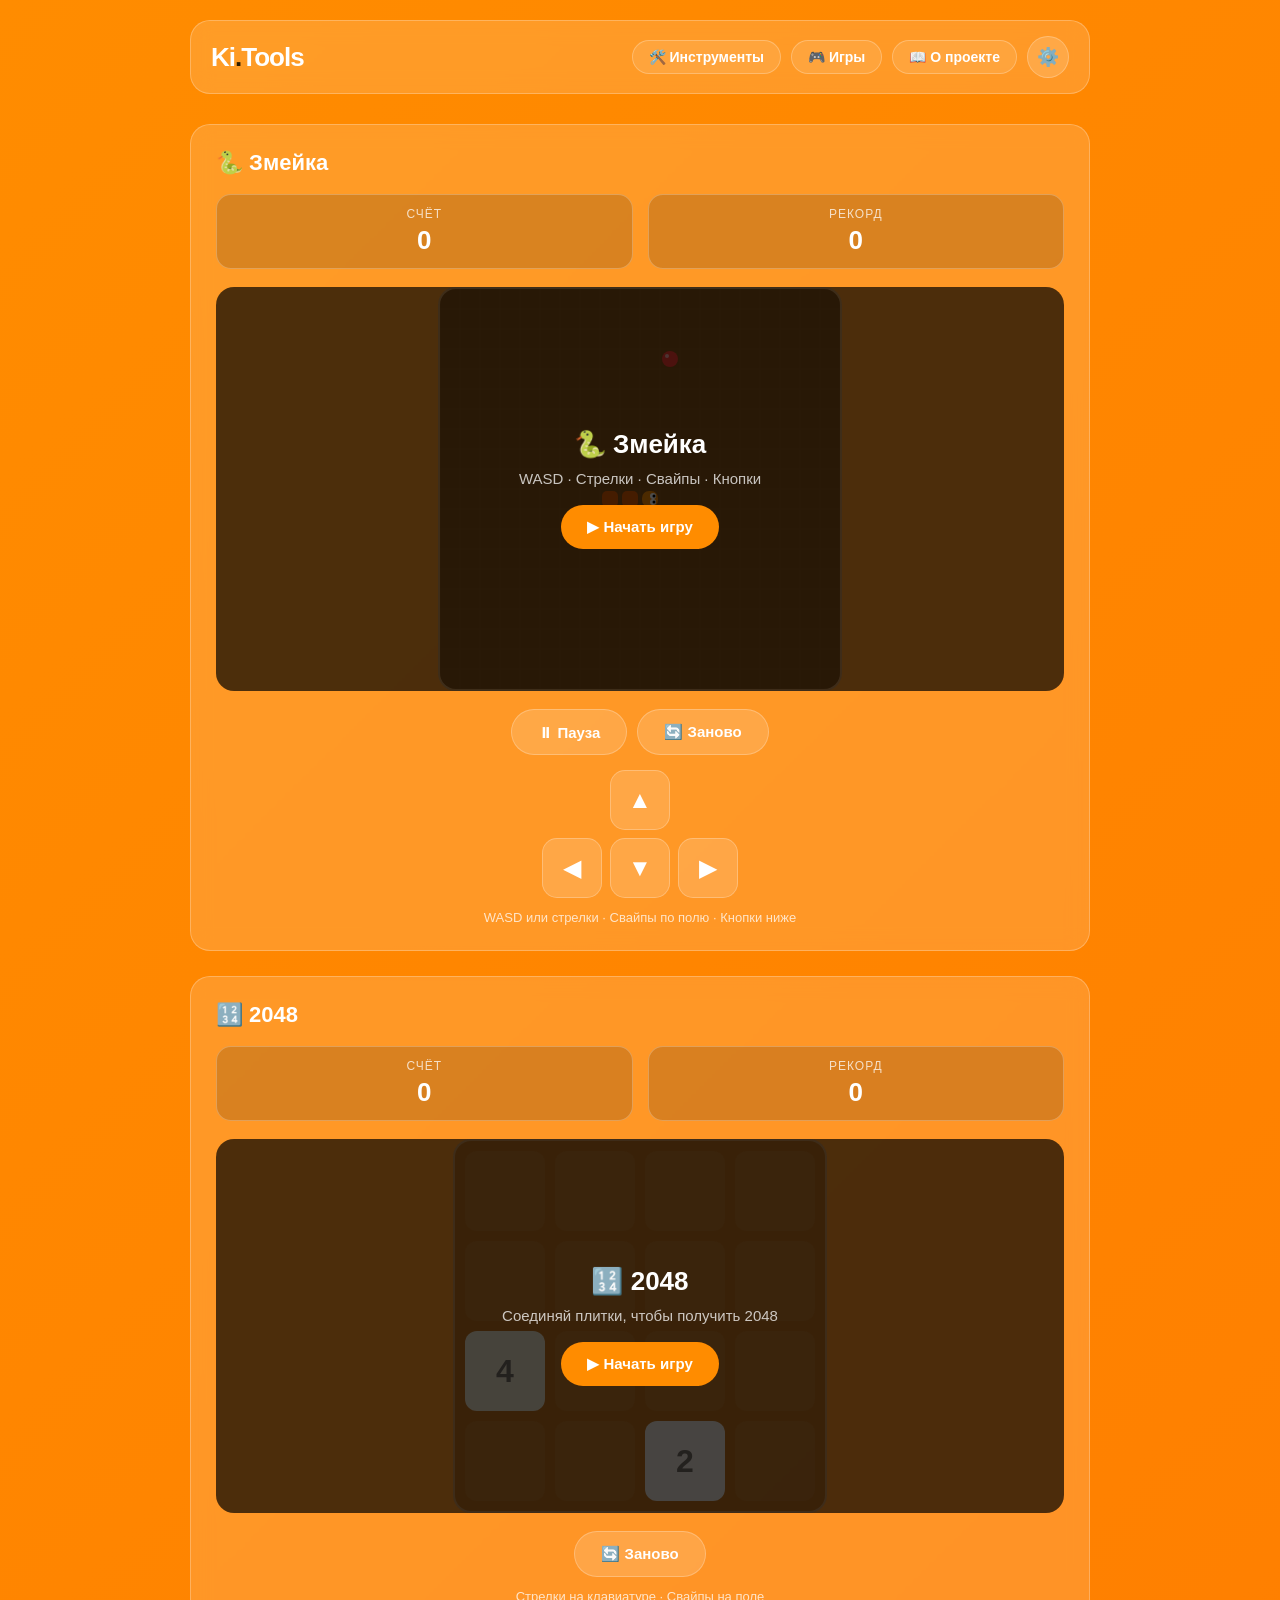
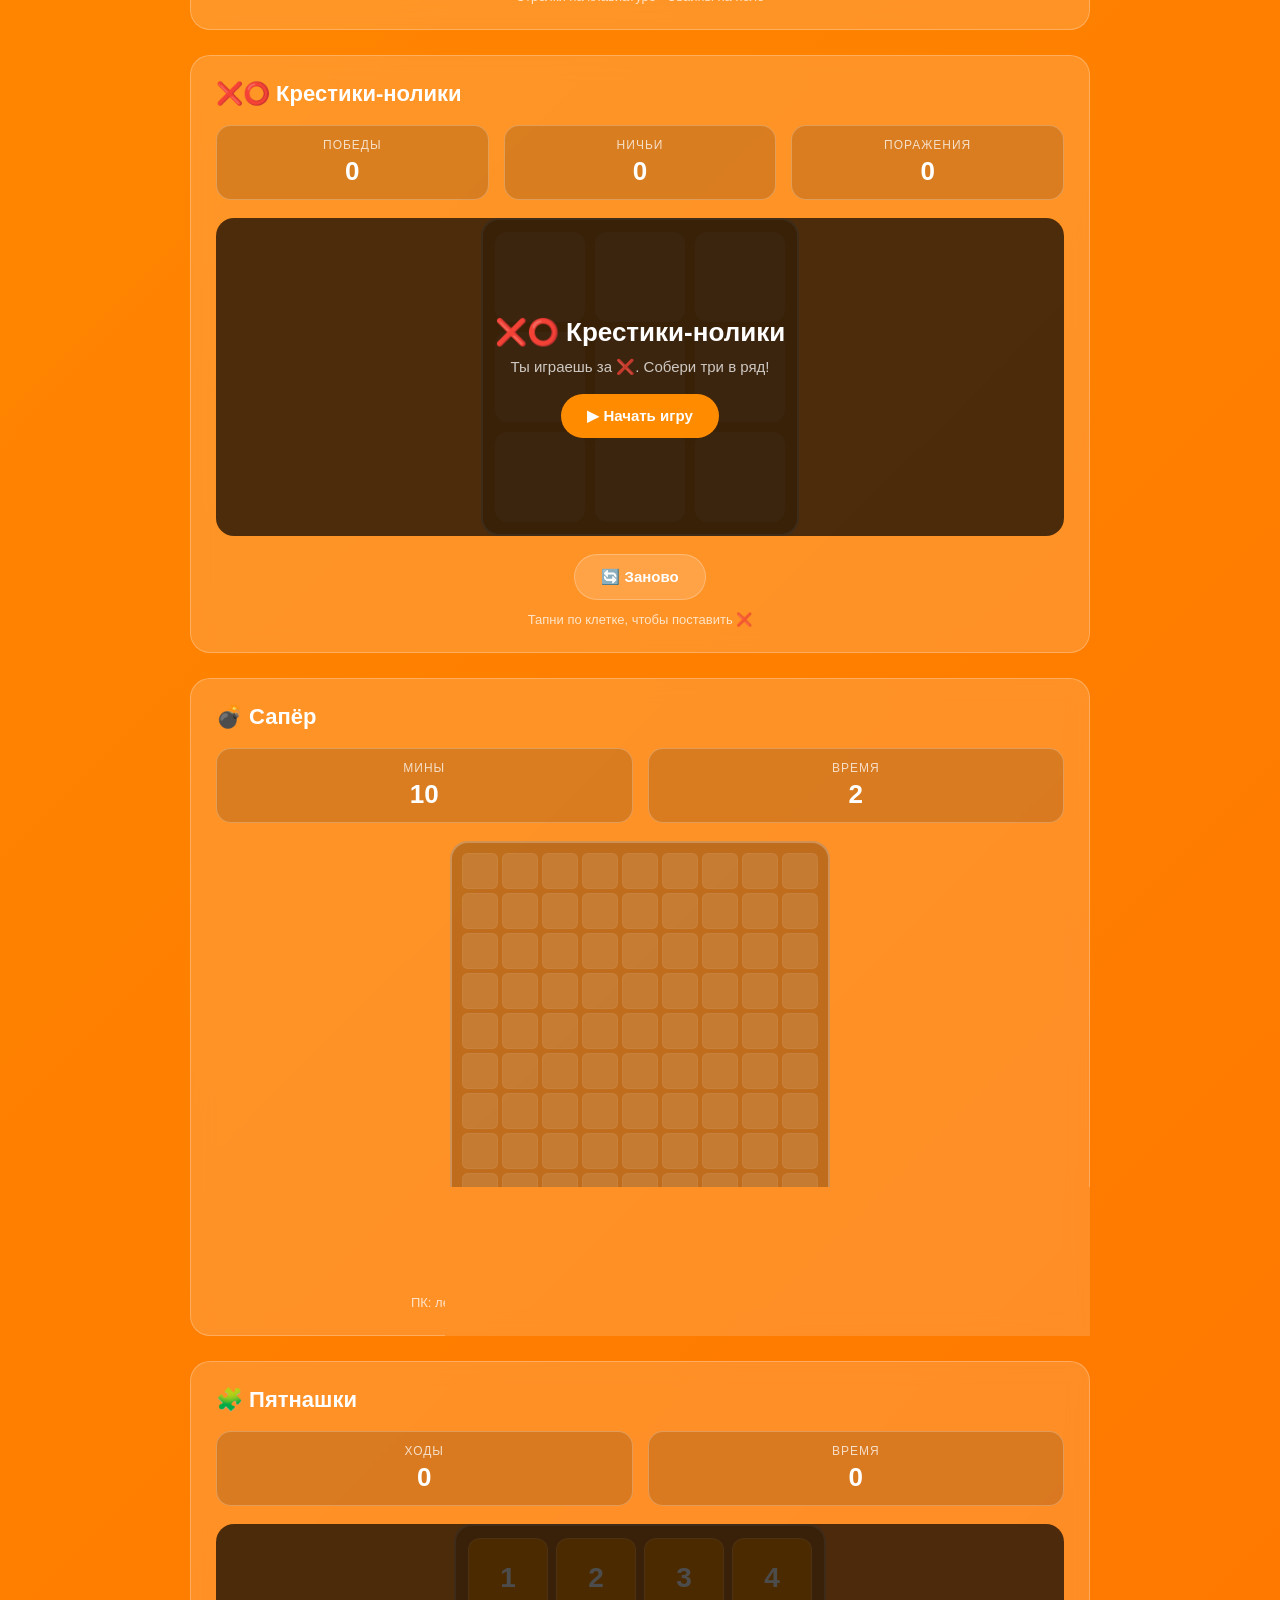
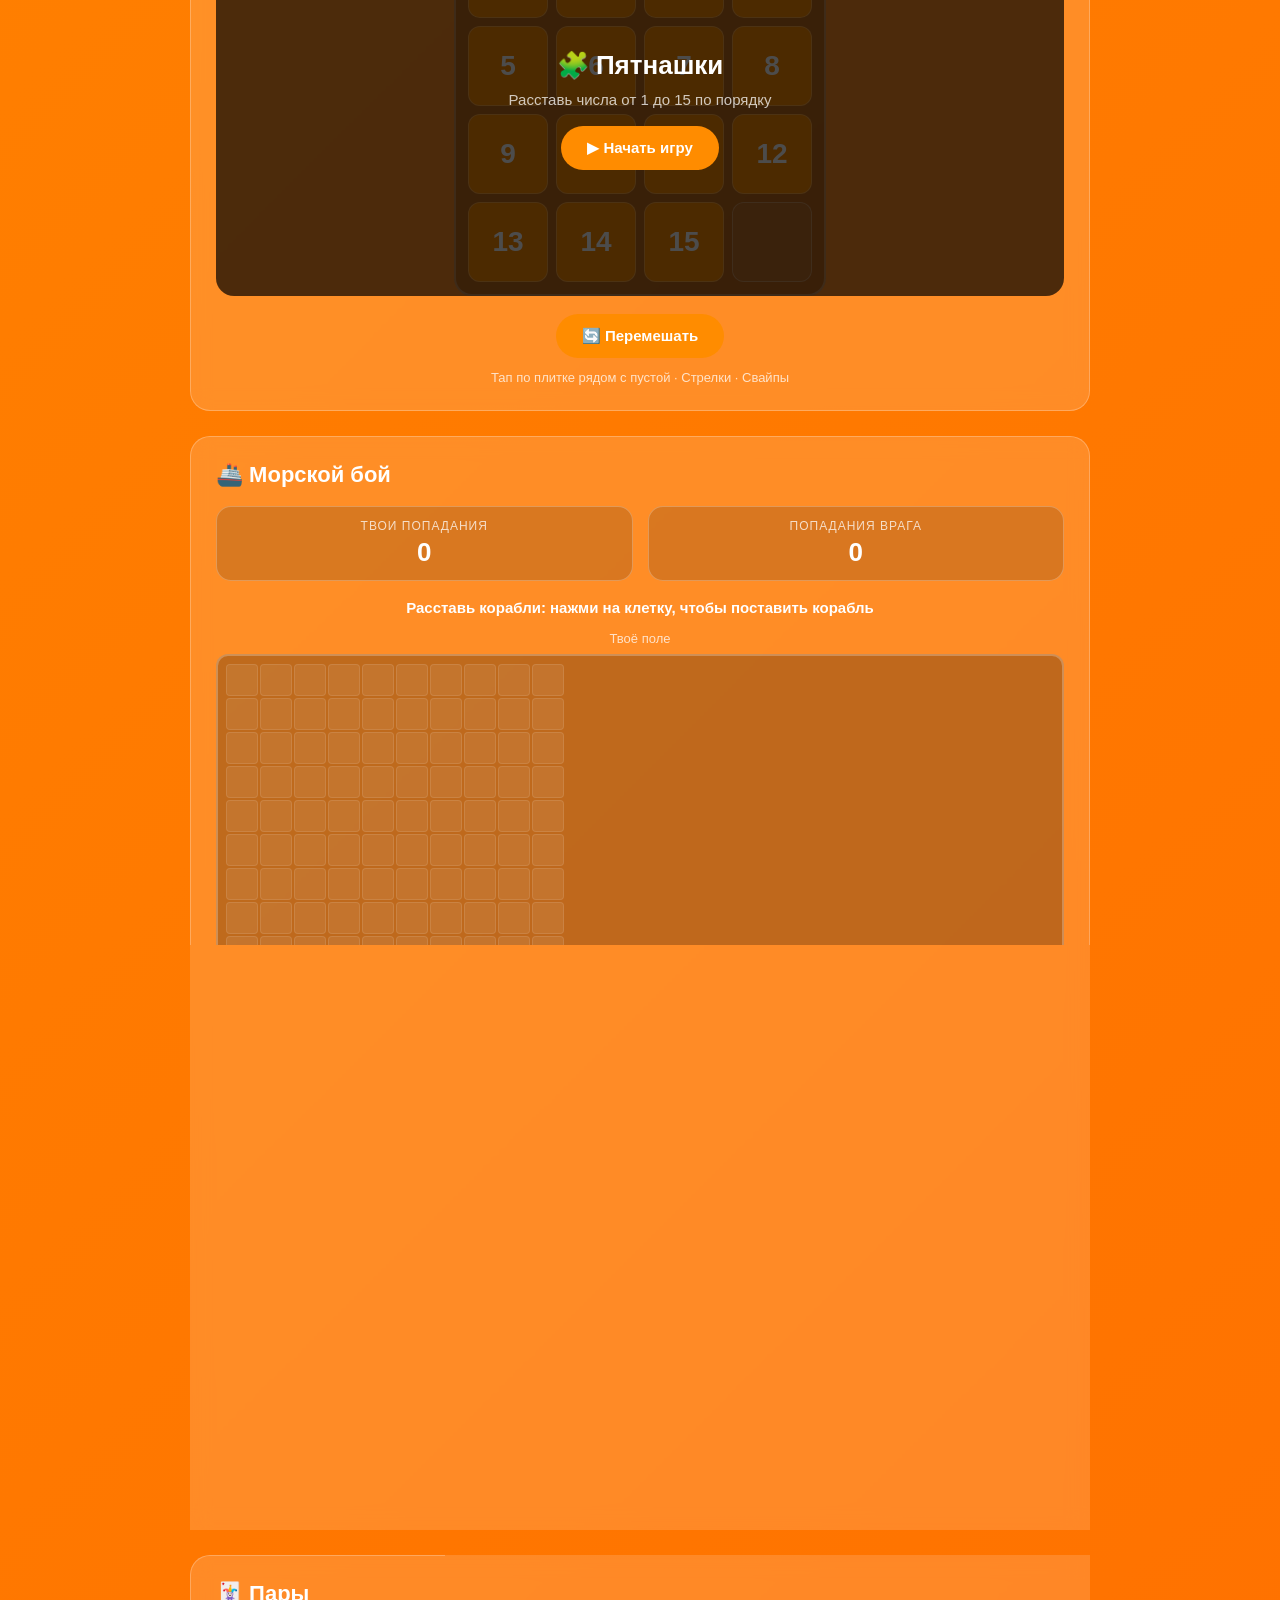
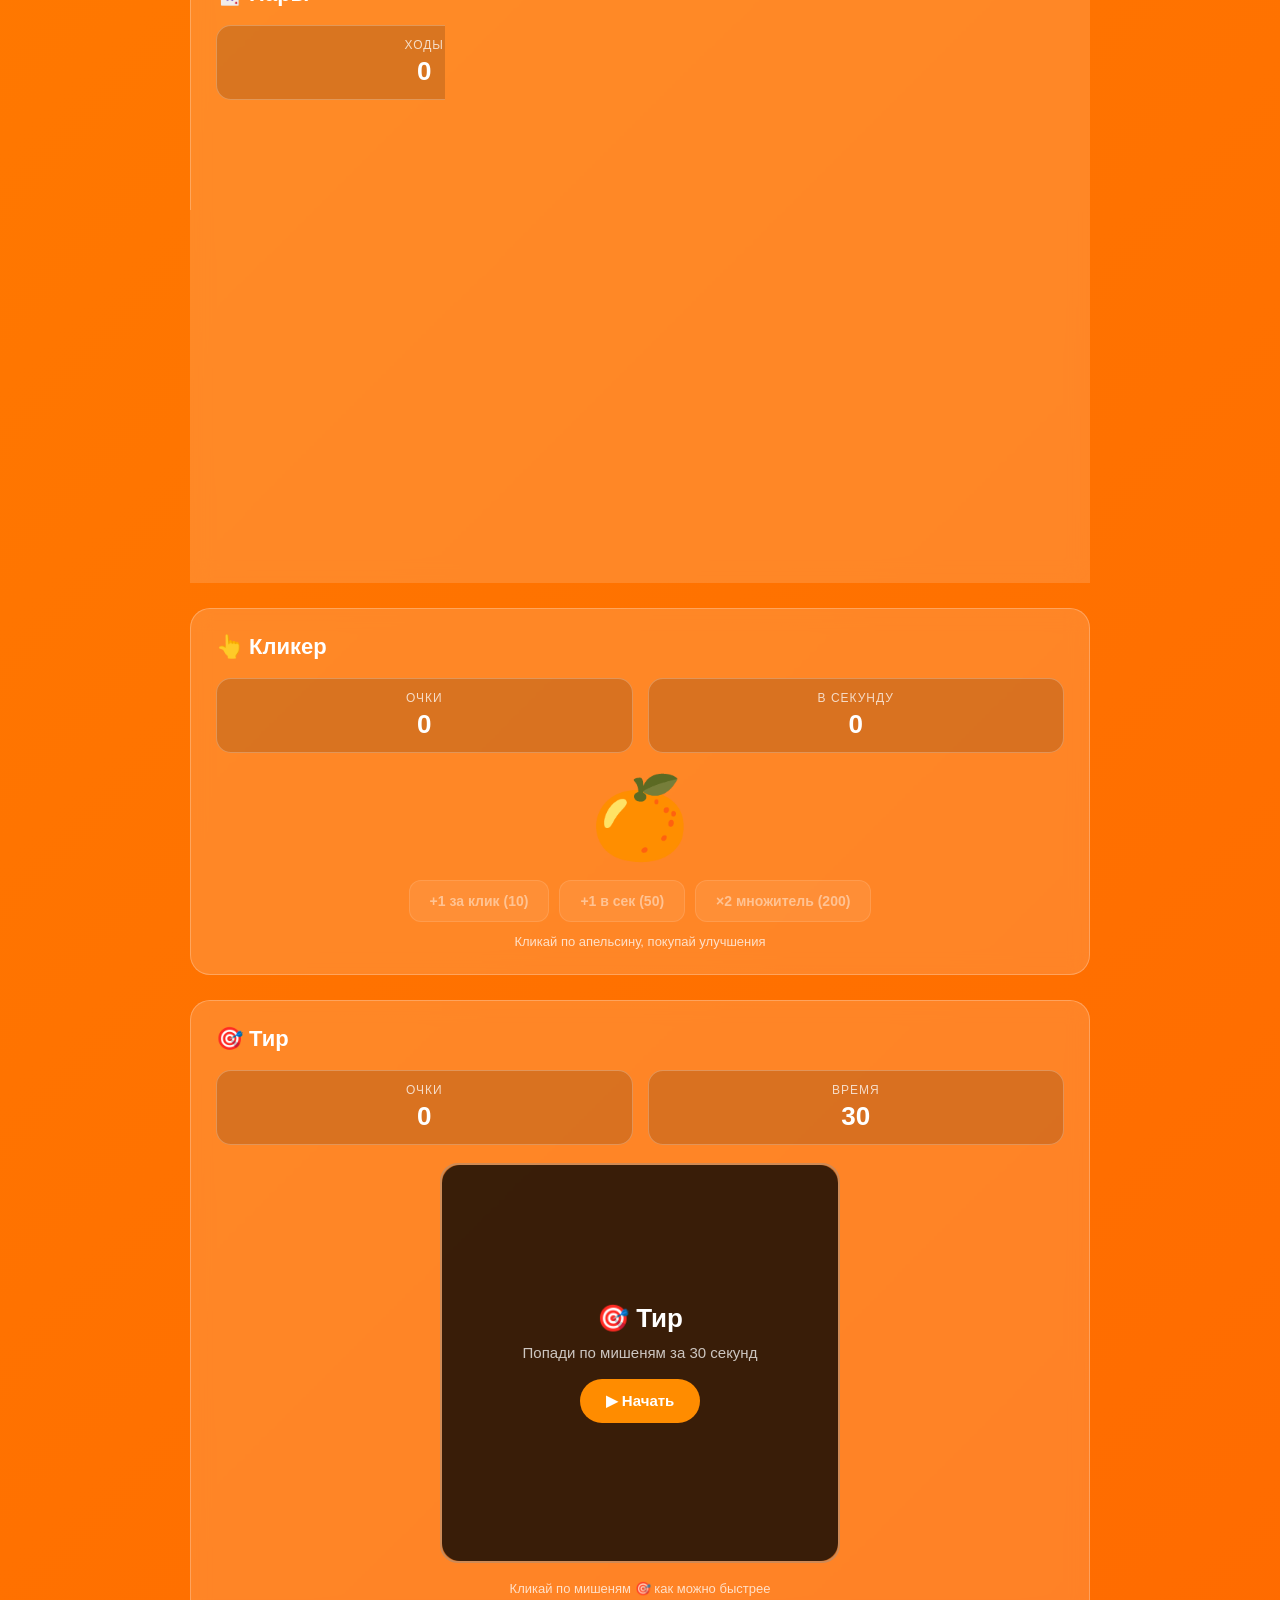
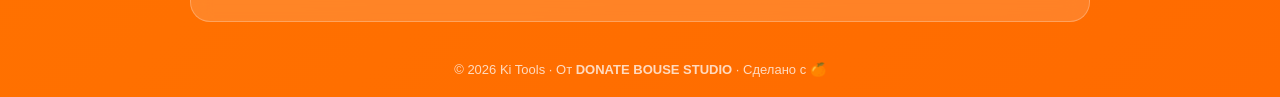
==== commit 886bae00: "Update game.html" ====
--- a/game.html
+++ b/game.html
@@ -453,6 +453,8 @@
                 <div class="theme-option theme-nyan" onclick="setTheme('nyan')">🐱 Nyan Cat</div>
                 <div class="theme-option theme-yellow" onclick="setTheme('yellow')">☀️ Жёлтая</div>
                 <div class="theme-option theme-darkred" onclick="setTheme('darkred')">🍷 Тёмно-красная</div>
+                <div class="theme-option theme-sakura" onclick="setTheme('sakura')">🌸 Сакура</div>
+                <div class="theme-option theme-ice" onclick="setTheme('ice')">❄️ Лёд</div>
             </div>
             <button class="close-btn" onclick="closeSettings()">Готово</button>
         </div>
--- a/style.css
+++ b/style.css
@@ -111,6 +111,31 @@
     --text-dim: rgba(255, 205, 210, 0.65);
     --shadow: rgba(139, 0, 0, 0.5);
     --accent: #FF5252;
+}
+[data-theme="sakura"] {
+    --primary: #F48FB1;
+    --primary-dark: #D81B60;
+    --primary-light: #F8BBD0;
+    --bg: linear-gradient(135deg, #FCE4EC 0%, #F8BBD0 50%, #F48FB1 100%);
+    --card-bg: rgba(255, 255, 255, 0.5);
+    --card-border: rgba(216, 27, 96, 0.3);
+    --text: #4A148C;
+    --text-dim: rgba(74, 20, 140, 0.65);
+    --shadow: rgba(216, 27, 96, 0.2);
+    --accent: #AD1457;
+}
+
+[data-theme="ice"] {
+    --primary: #4FC3F7;
+    --primary-dark: #0277BD;
+    --primary-light: #B3E5FC;
+    --bg: linear-gradient(135deg, #E1F5FE 0%, #B3E5FC 50%, #81D4FA 100%);
+    --card-bg: rgba(255, 255, 255, 0.55);
+    --card-border: rgba(2, 119, 189, 0.3);
+    --text: #01579B;
+    --text-dim: rgba(1, 87, 155, 0.65);
+    --shadow: rgba(2, 119, 189, 0.2);
+    --accent: #0277BD;
 }
 /* ===== БАЗОВЫЕ СТИЛИ ===== */
 * {
@@ -314,6 +339,8 @@
 .theme-secret { background: linear-gradient(135deg, #FFD700, #FF8C00); color: #2D1B00; }
 .theme-yellow { background: linear-gradient(135deg, #FFD54F, #FF8F00); color: #3E2723; }
 .theme-darkred { background: linear-gradient(135deg, #D32F2F, #4a1515); }
+.theme-sakura { background: linear-gradient(135deg, #F8BBD0, #F48FB1); color: #4A148C; }
+.theme-ice { background: linear-gradient(135deg, #B3E5FC, #81D4FA); color: #01579B; }
 
 .close-btn {
     width: 100%;
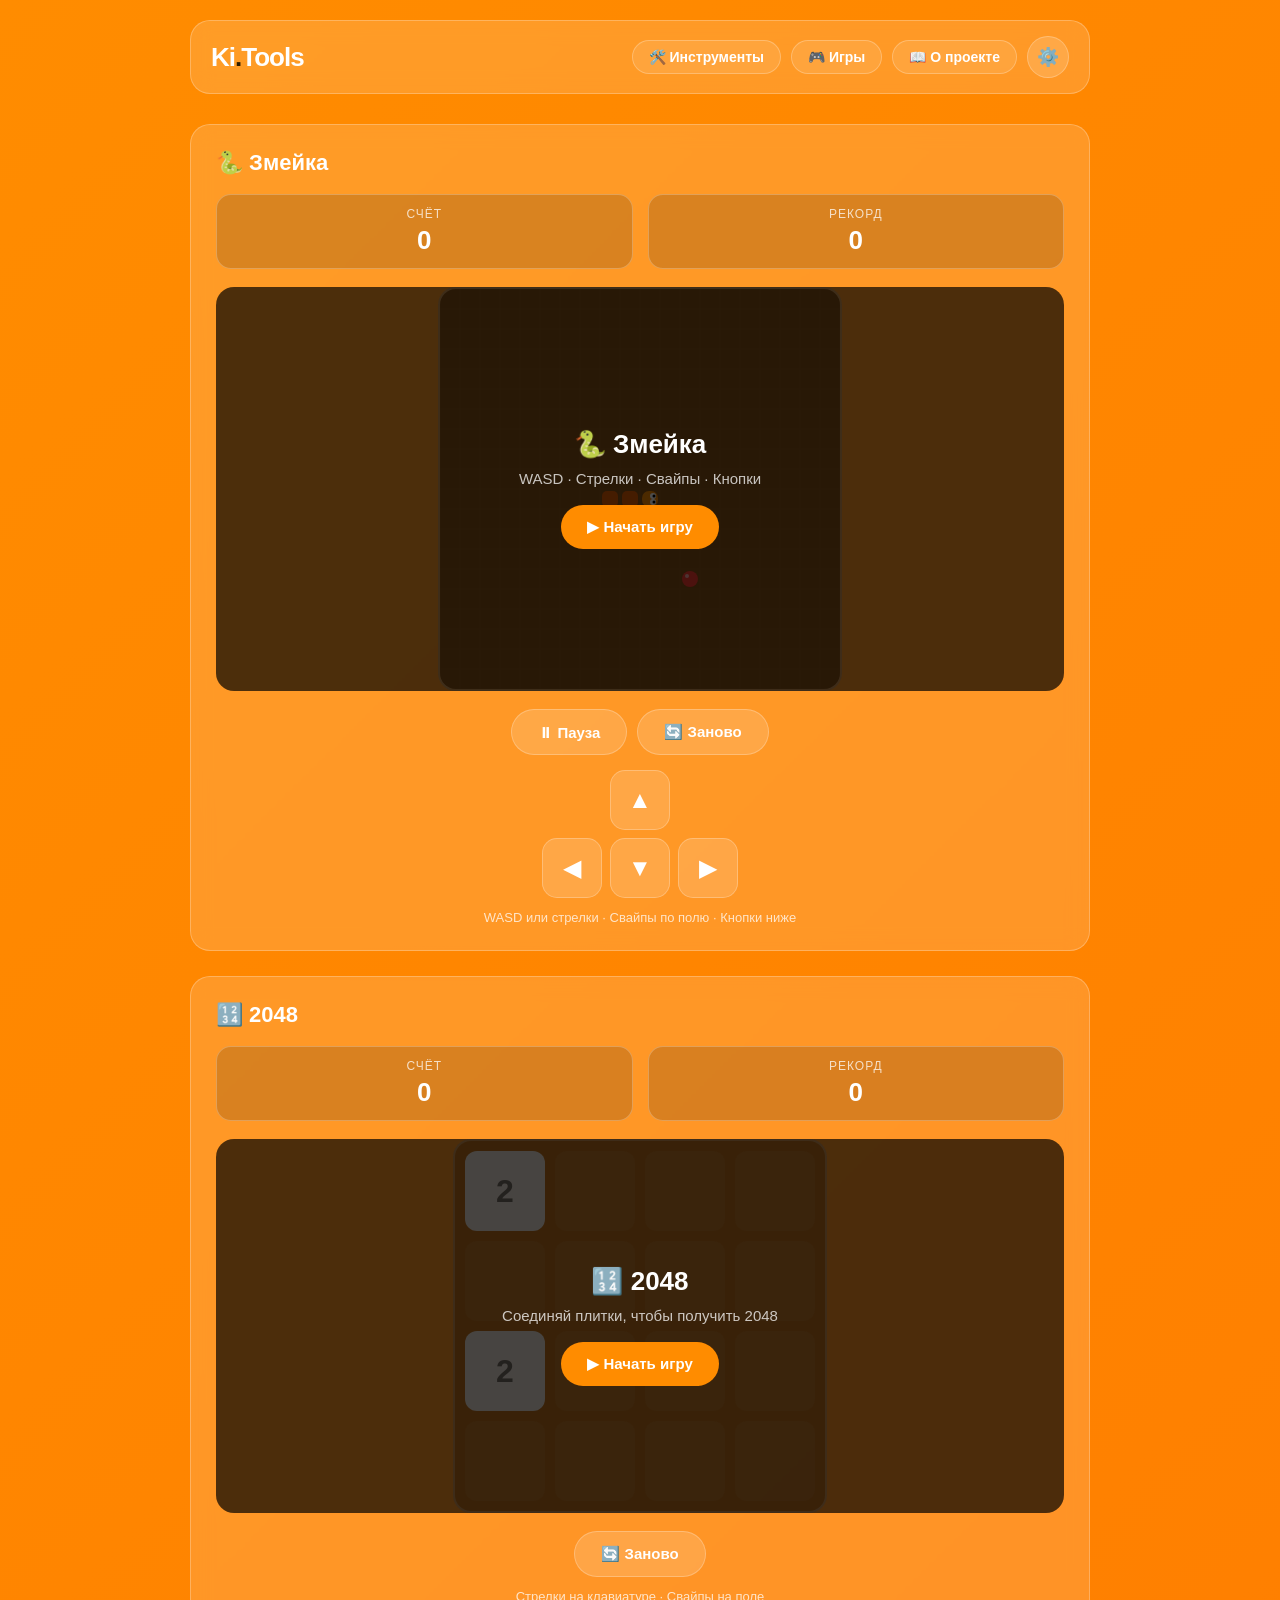
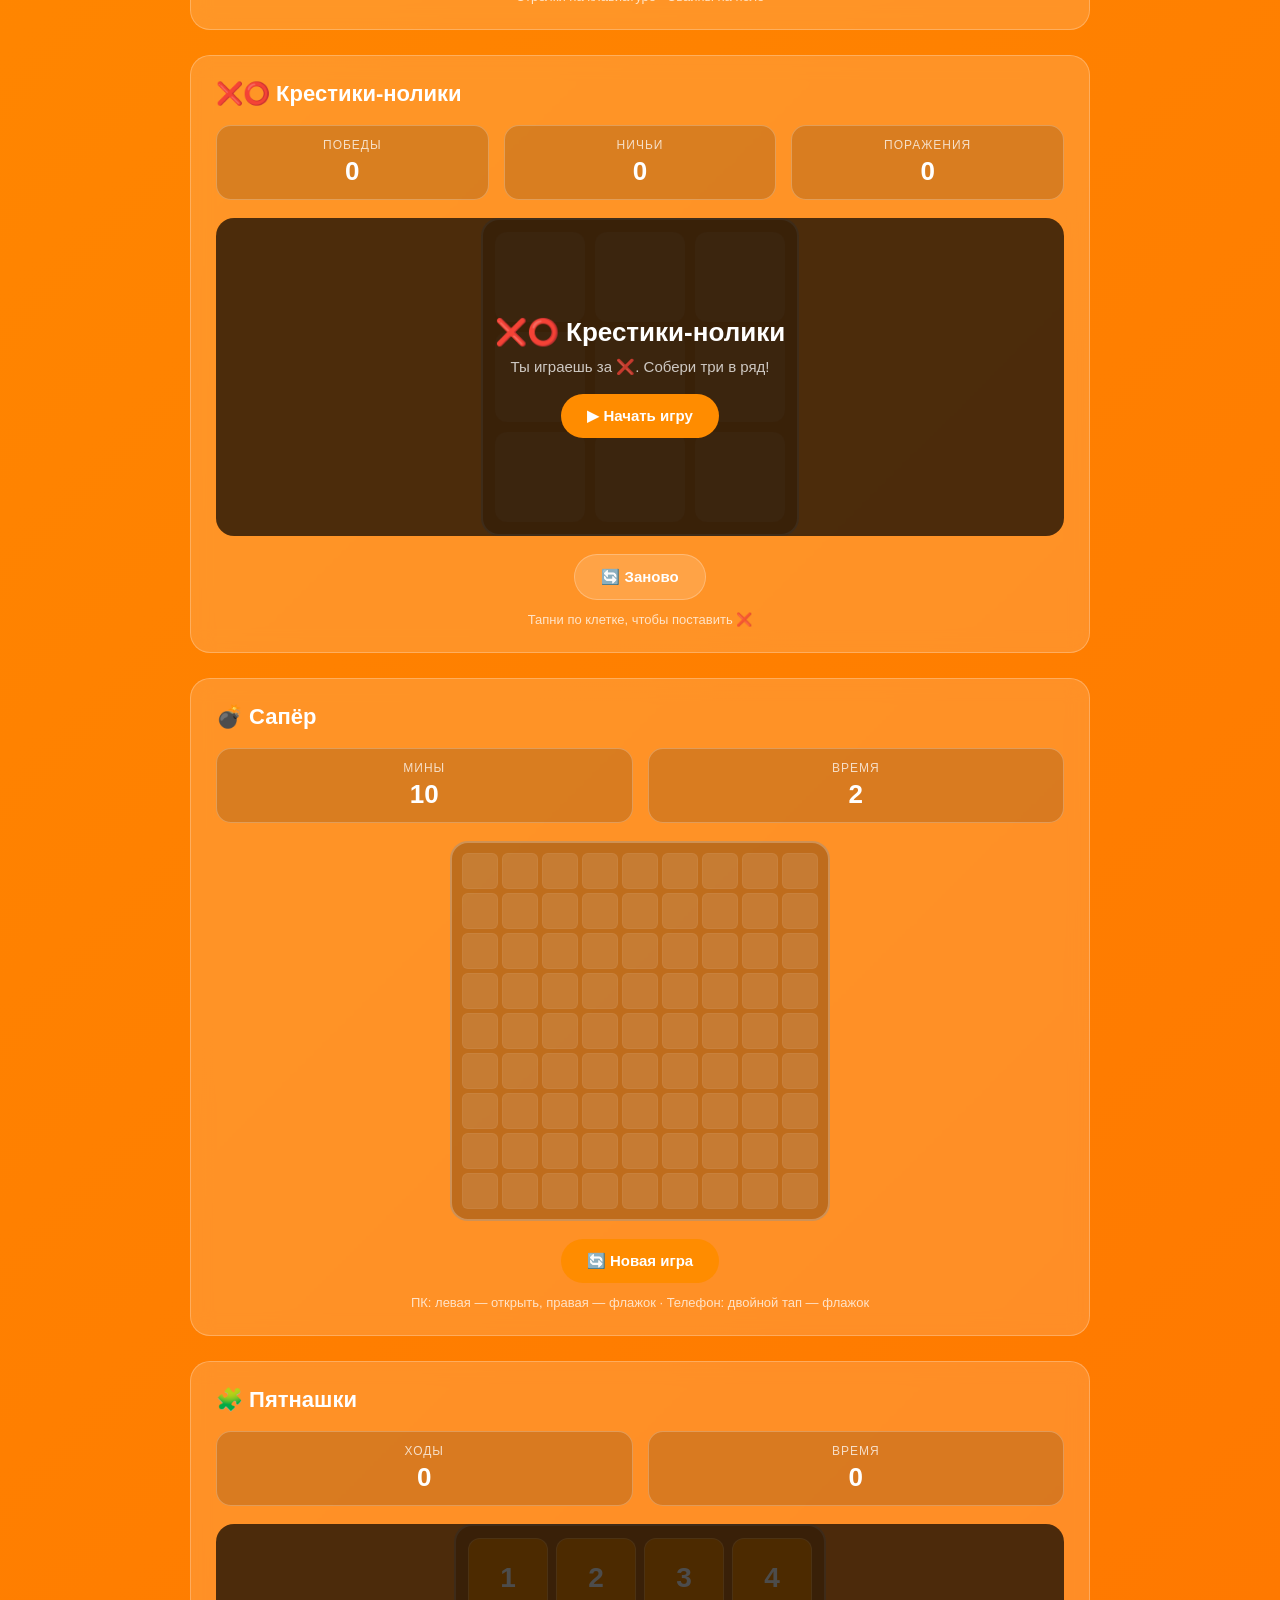
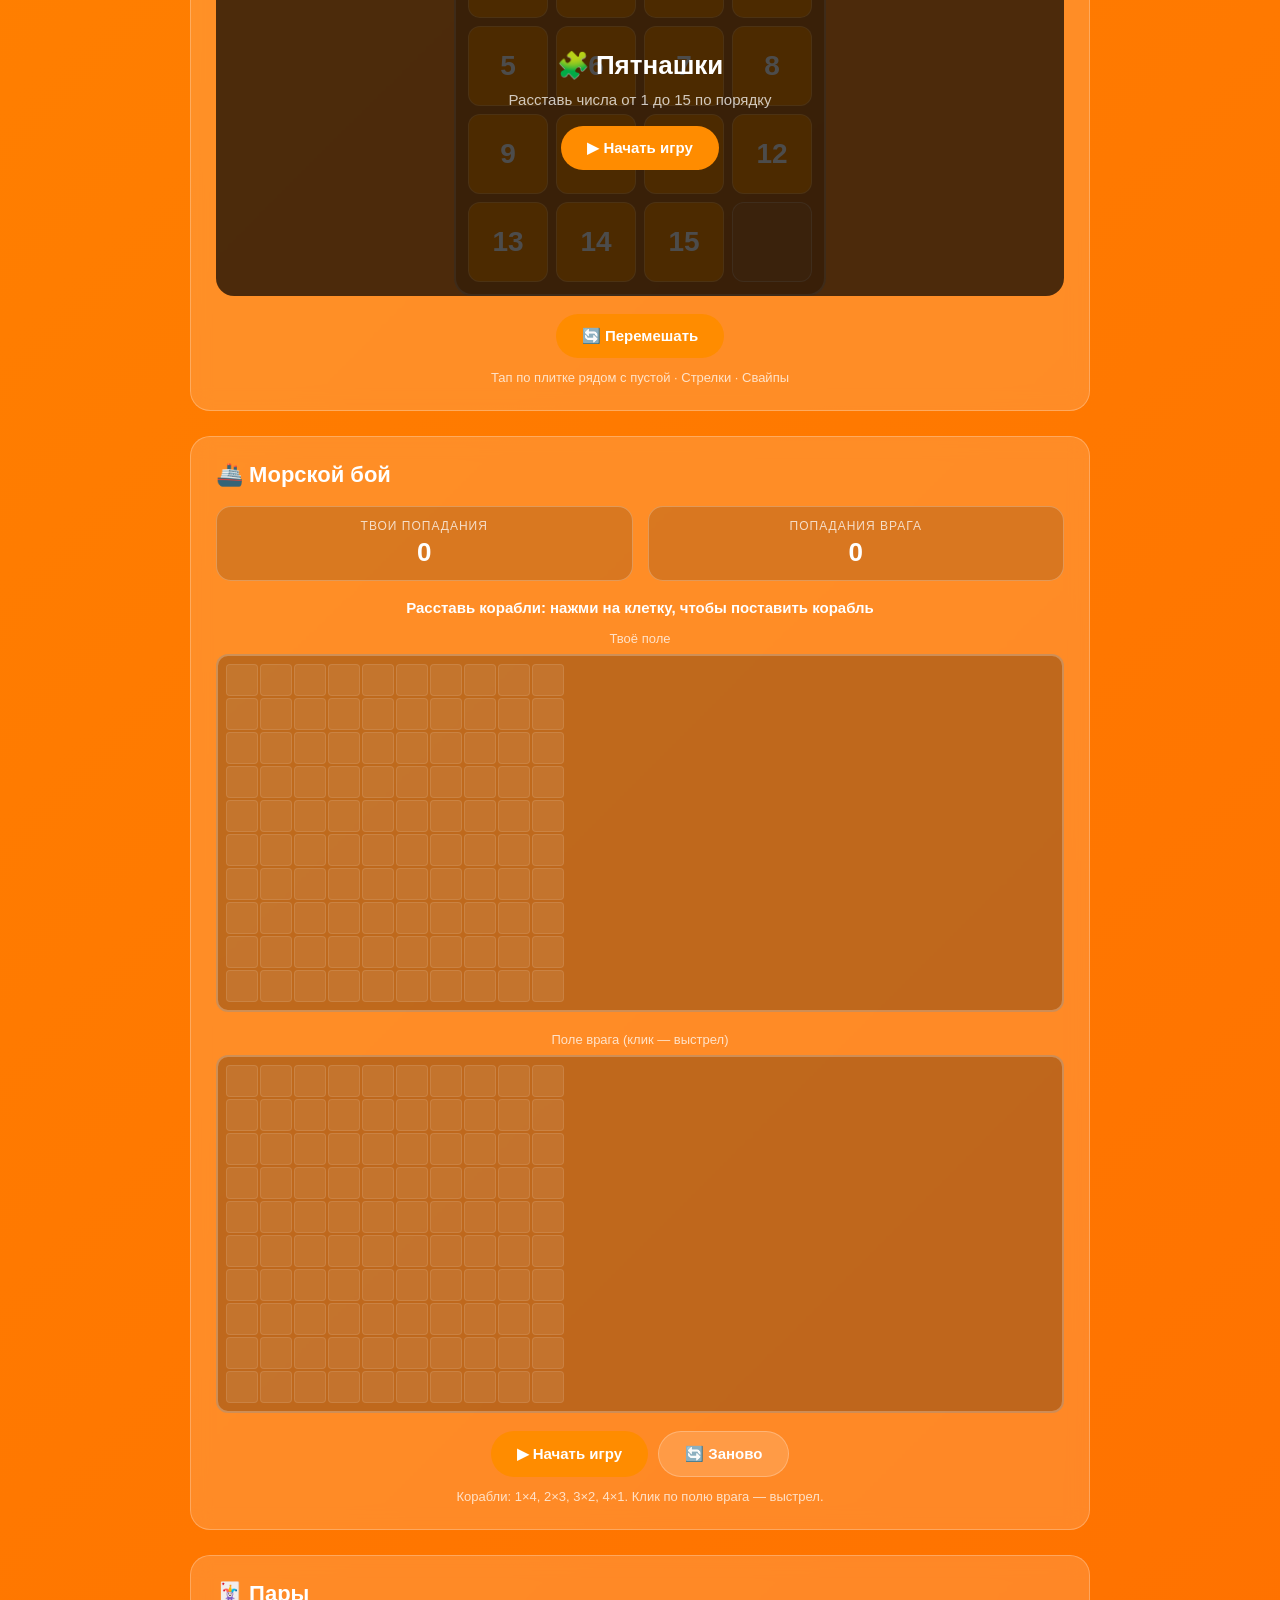
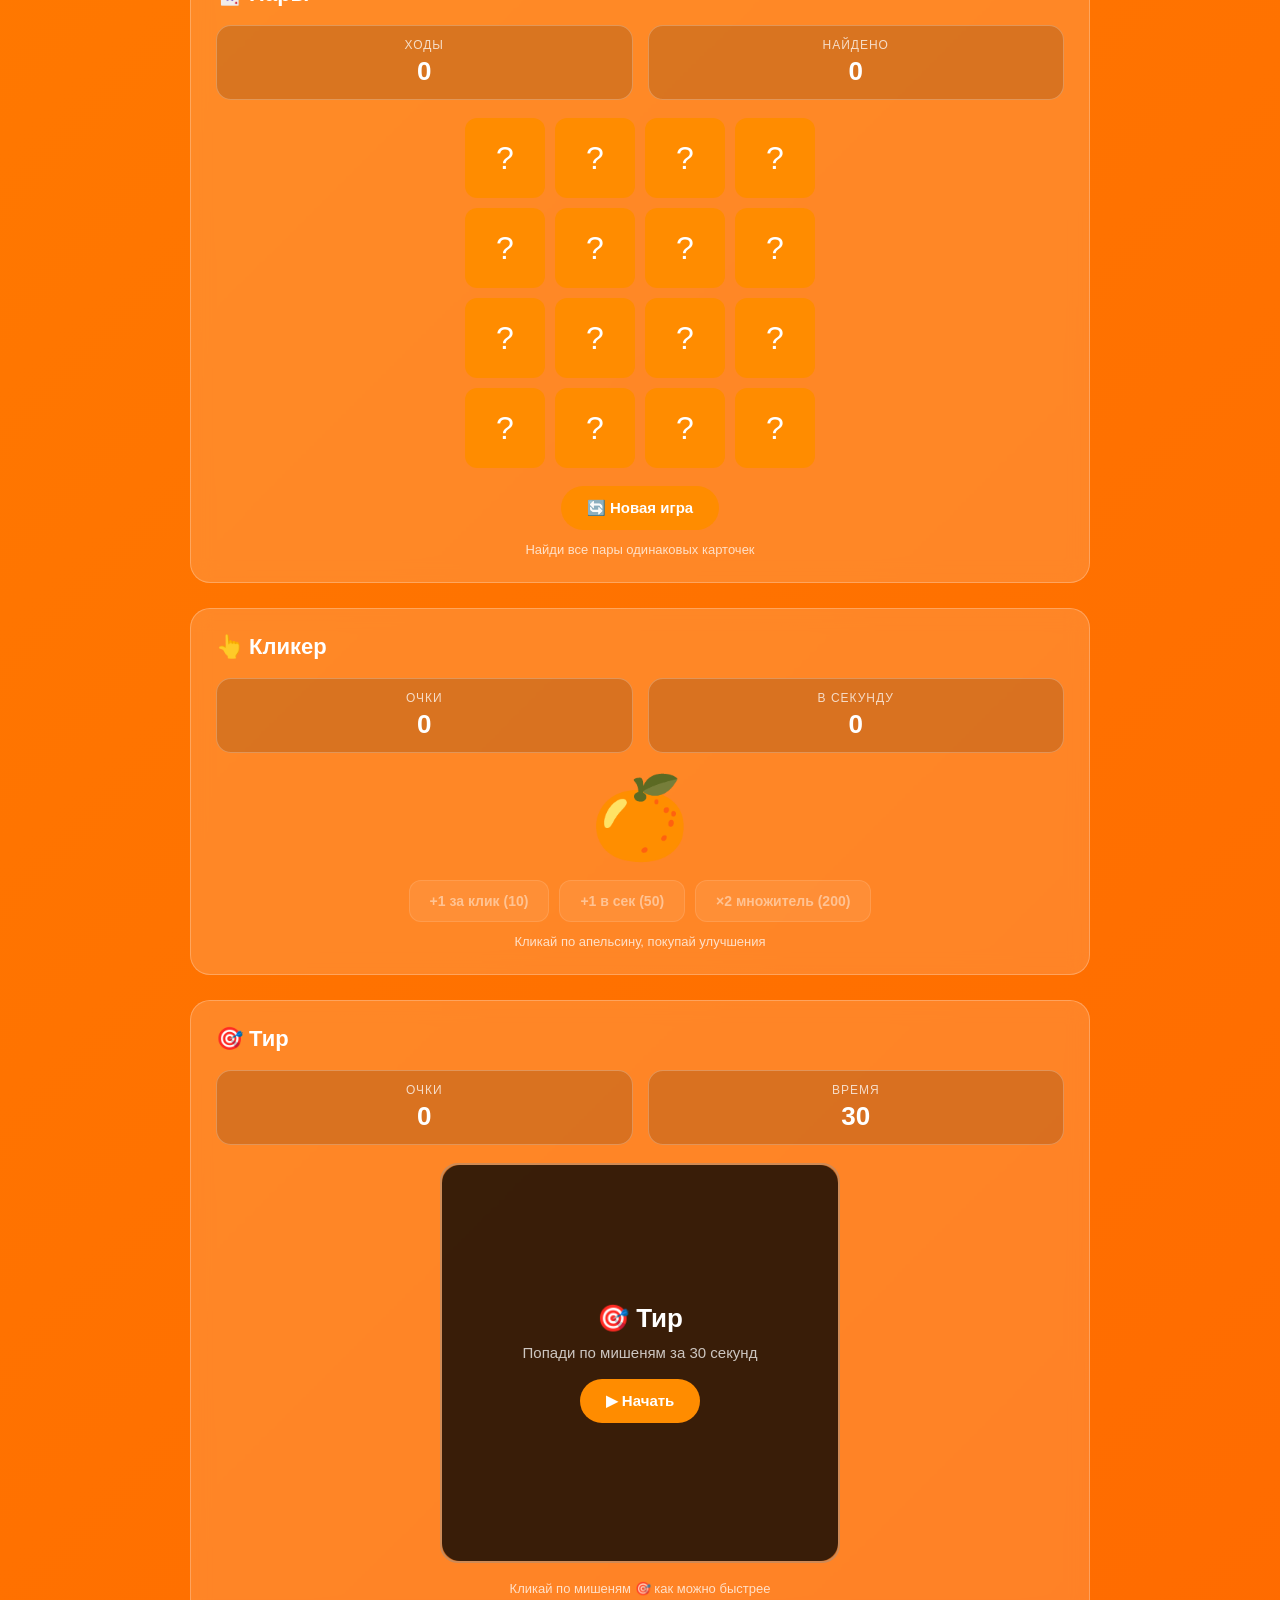
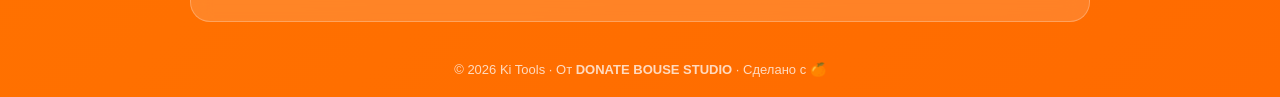
==== commit f8400e24: "Update game.html" ====
--- a/game.html
+++ b/game.html
@@ -454,7 +454,8 @@
                 <div class="theme-option theme-yellow" onclick="setTheme('yellow')">☀️ Жёлтая</div>
                 <div class="theme-option theme-darkred" onclick="setTheme('darkred')">🍷 Тёмно-красная</div>
                 <div class="theme-option theme-sakura" onclick="setTheme('sakura')">🌸 Сакура</div>
-                <div class="theme-option theme-ice" onclick="setTheme('ice')">❄️ Лёд</div>
+                <div class="theme-option theme-ice" onclick="setTheme('ice')">❄️ Лёд</div
+                <div class="theme-option theme-brown" onclick="setTheme('brown')">🟤 Коричневая</div>                                                                       
             </div>
             <button class="close-btn" onclick="closeSettings()">Готово</button>
         </div>
--- a/style.css
+++ b/style.css
@@ -136,6 +136,19 @@
     --text-dim: rgba(1, 87, 155, 0.65);
     --shadow: rgba(2, 119, 189, 0.2);
     --accent: #0277BD;
+}
+[data-theme="brown"] {
+    --primary: #8D6E63;
+    --primary-dark: #5D4037;
+    --primary-light: #BCAAA4;
+    --bg: linear-gradient(135deg, #4E342E 0%, #3E2723 50%, #271815 100%);
+    --card-bg: rgba(255, 255, 255, 0.08);
+    --card-border: rgba(255, 255, 255, 0.15);
+    --text: #EFEBE9;
+    --text-dim: rgba(239, 235, 233, 0.7);
+    --shadow: rgba(0, 0, 0, 0.5);
+    --accent: #D7CCC8;
+
 }
 /* ===== БАЗОВЫЕ СТИЛИ ===== */
 * {
@@ -341,6 +354,7 @@
 .theme-darkred { background: linear-gradient(135deg, #D32F2F, #4a1515); }
 .theme-sakura { background: linear-gradient(135deg, #F8BBD0, #F48FB1); color: #4A148C; }
 .theme-ice { background: linear-gradient(135deg, #B3E5FC, #81D4FA); color: #01579B; }
+.theme-brown { background: linear-gradient(135deg, #8D6E63, #4E342E); }
 
 .close-btn {
     width: 100%;
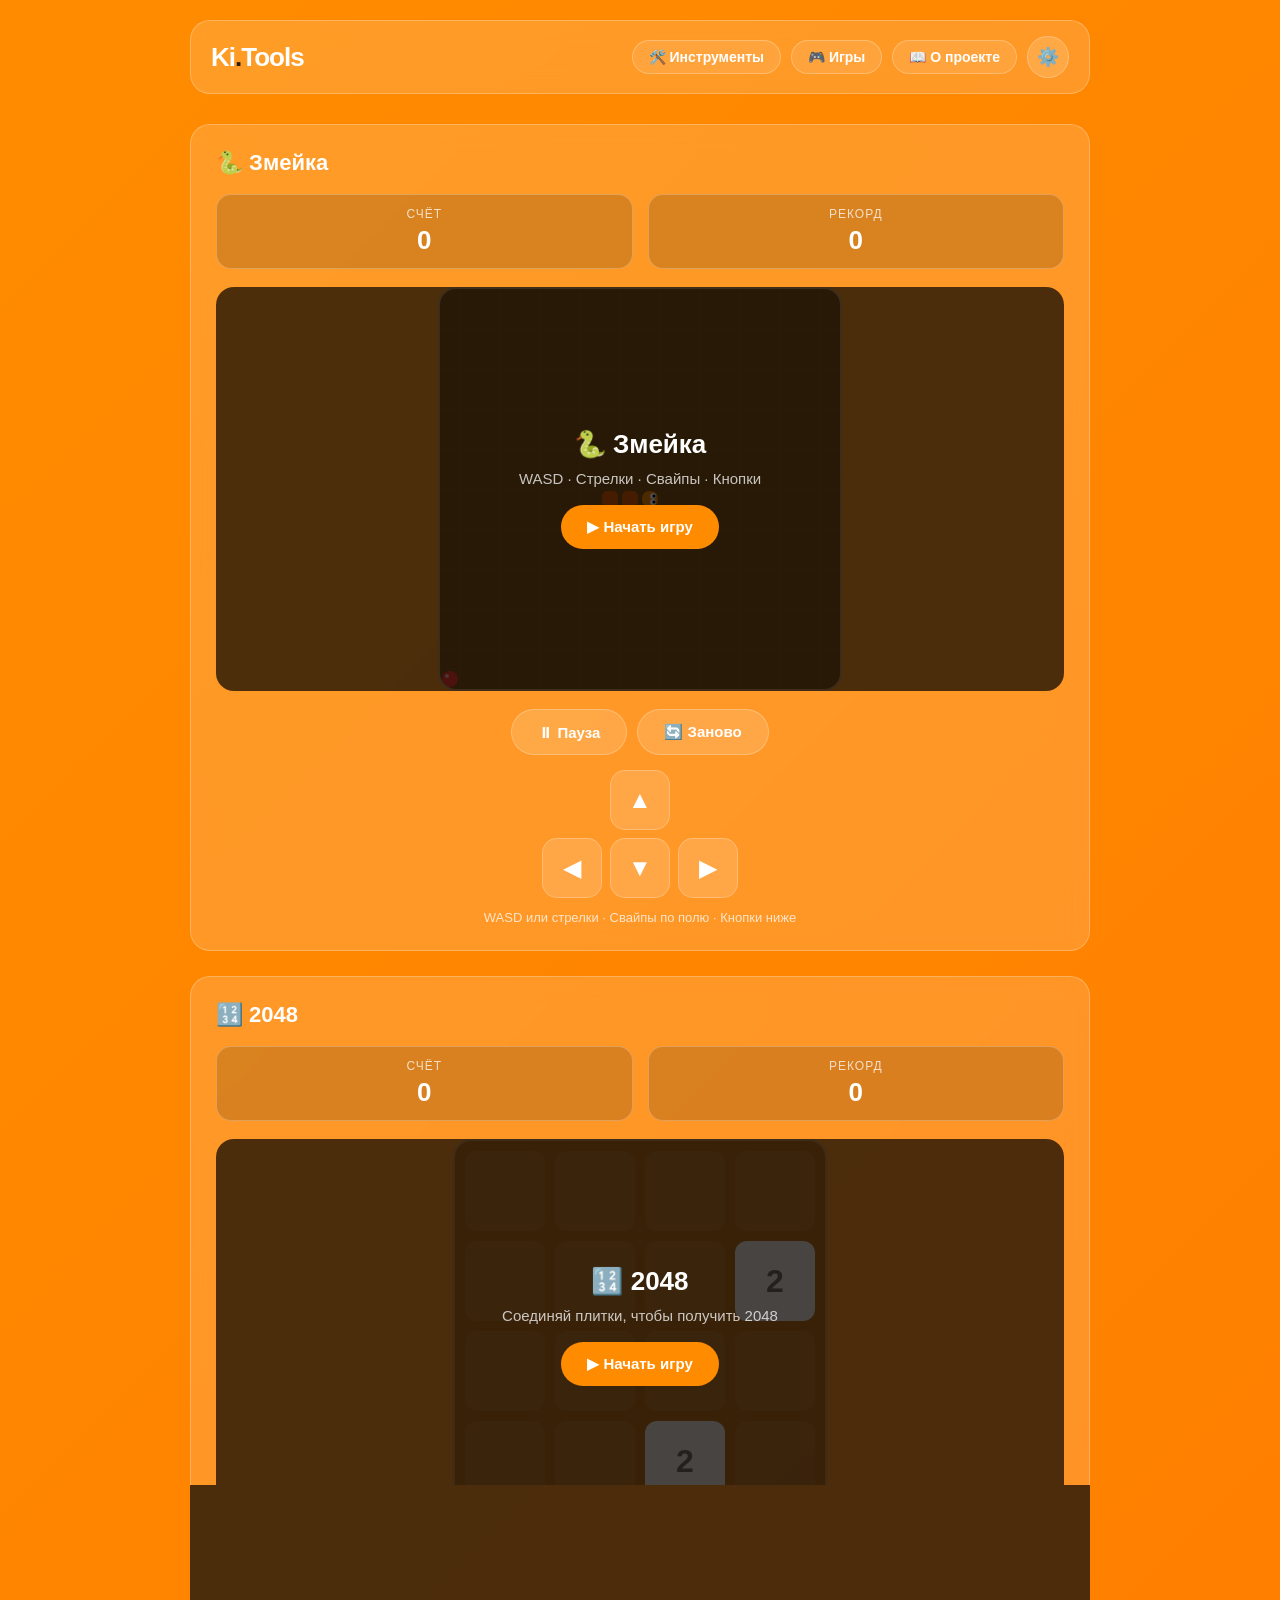
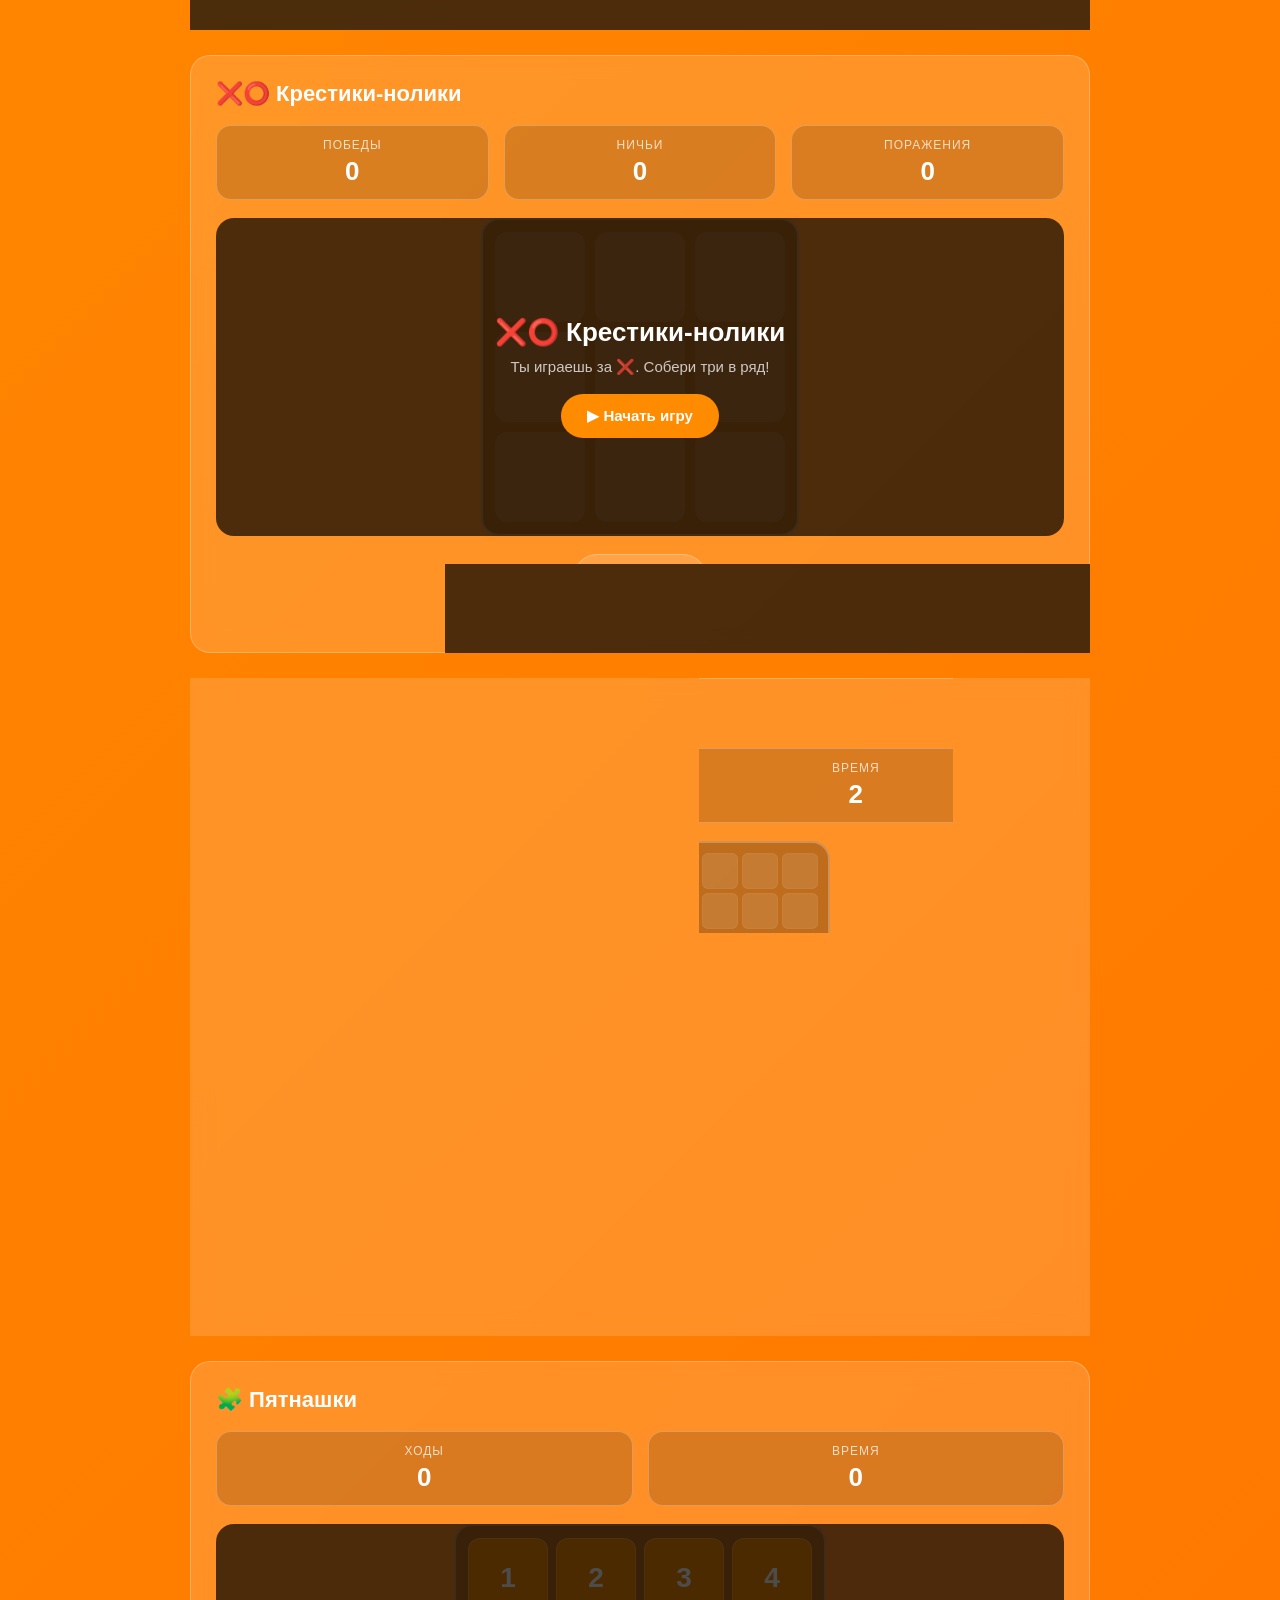
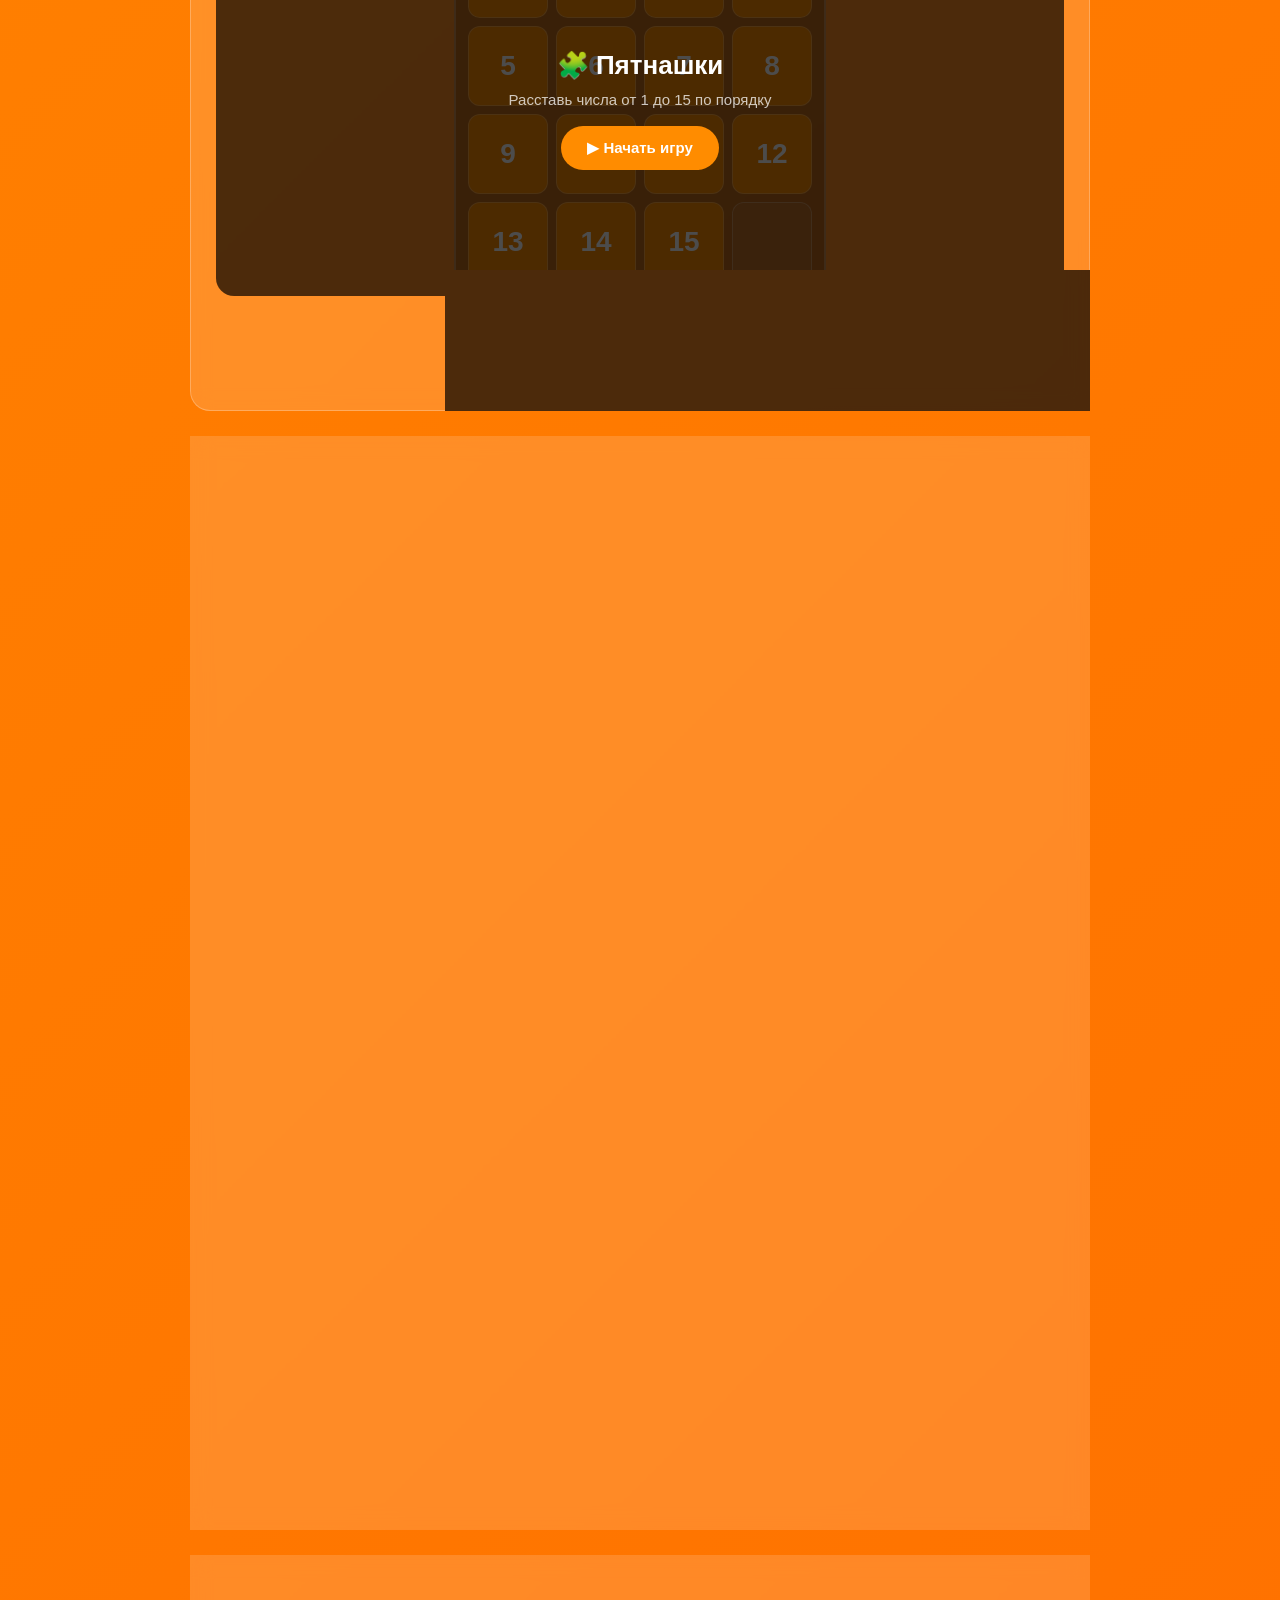
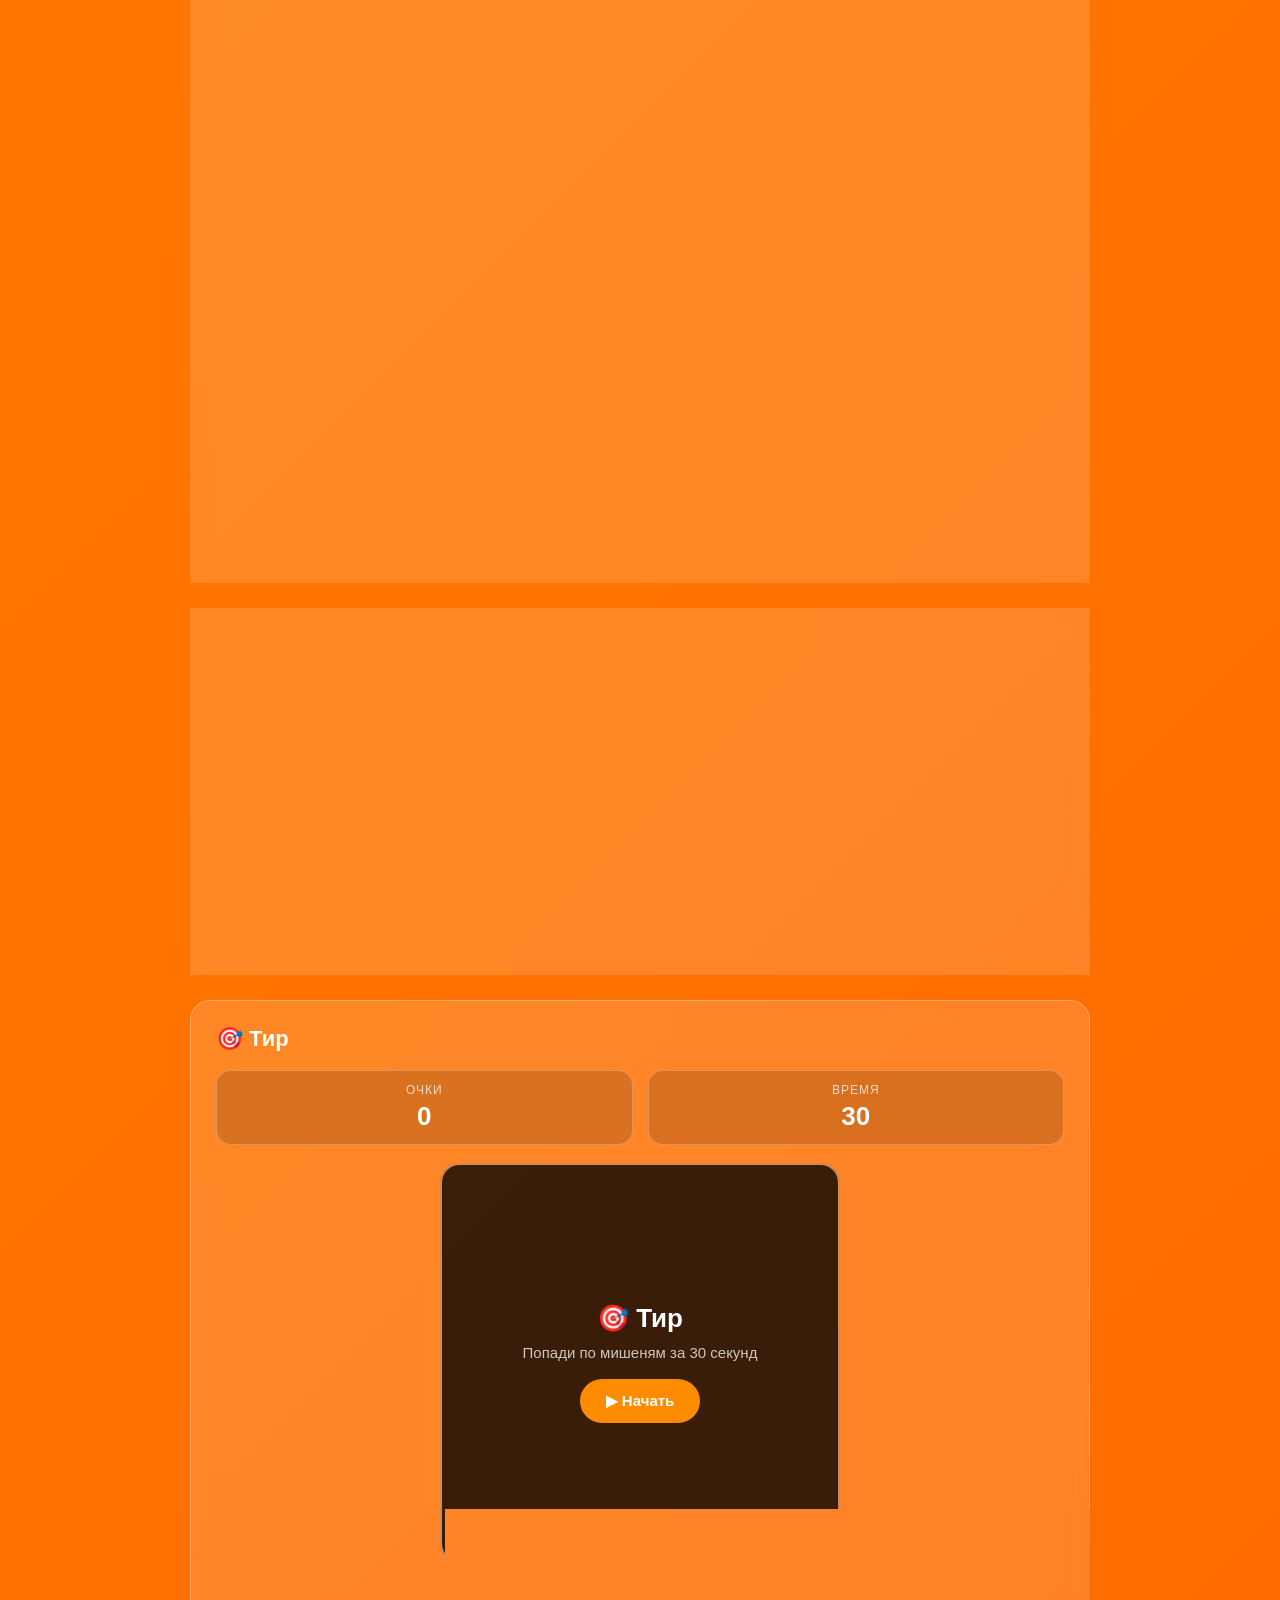
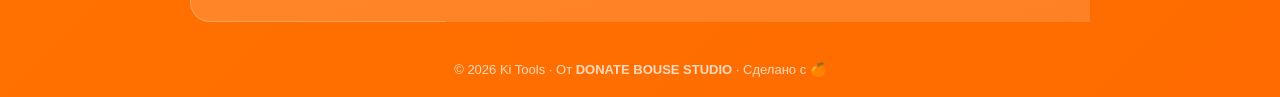
==== commit 8138b2df: "Update game.html" ====
--- a/game.html
+++ b/game.html
@@ -454,7 +454,7 @@
                 <div class="theme-option theme-yellow" onclick="setTheme('yellow')">☀️ Жёлтая</div>
                 <div class="theme-option theme-darkred" onclick="setTheme('darkred')">🍷 Тёмно-красная</div>
                 <div class="theme-option theme-sakura" onclick="setTheme('sakura')">🌸 Сакура</div>
-                <div class="theme-option theme-ice" onclick="setTheme('ice')">❄️ Лёд</div
+                <div class="theme-option theme-ice" onclick="setTheme('ice')">❄️ Лёд</div>
                 <div class="theme-option theme-brown" onclick="setTheme('brown')">🟤 Коричневая</div>                                                                       
             </div>
             <button class="close-btn" onclick="closeSettings()">Готово</button>
